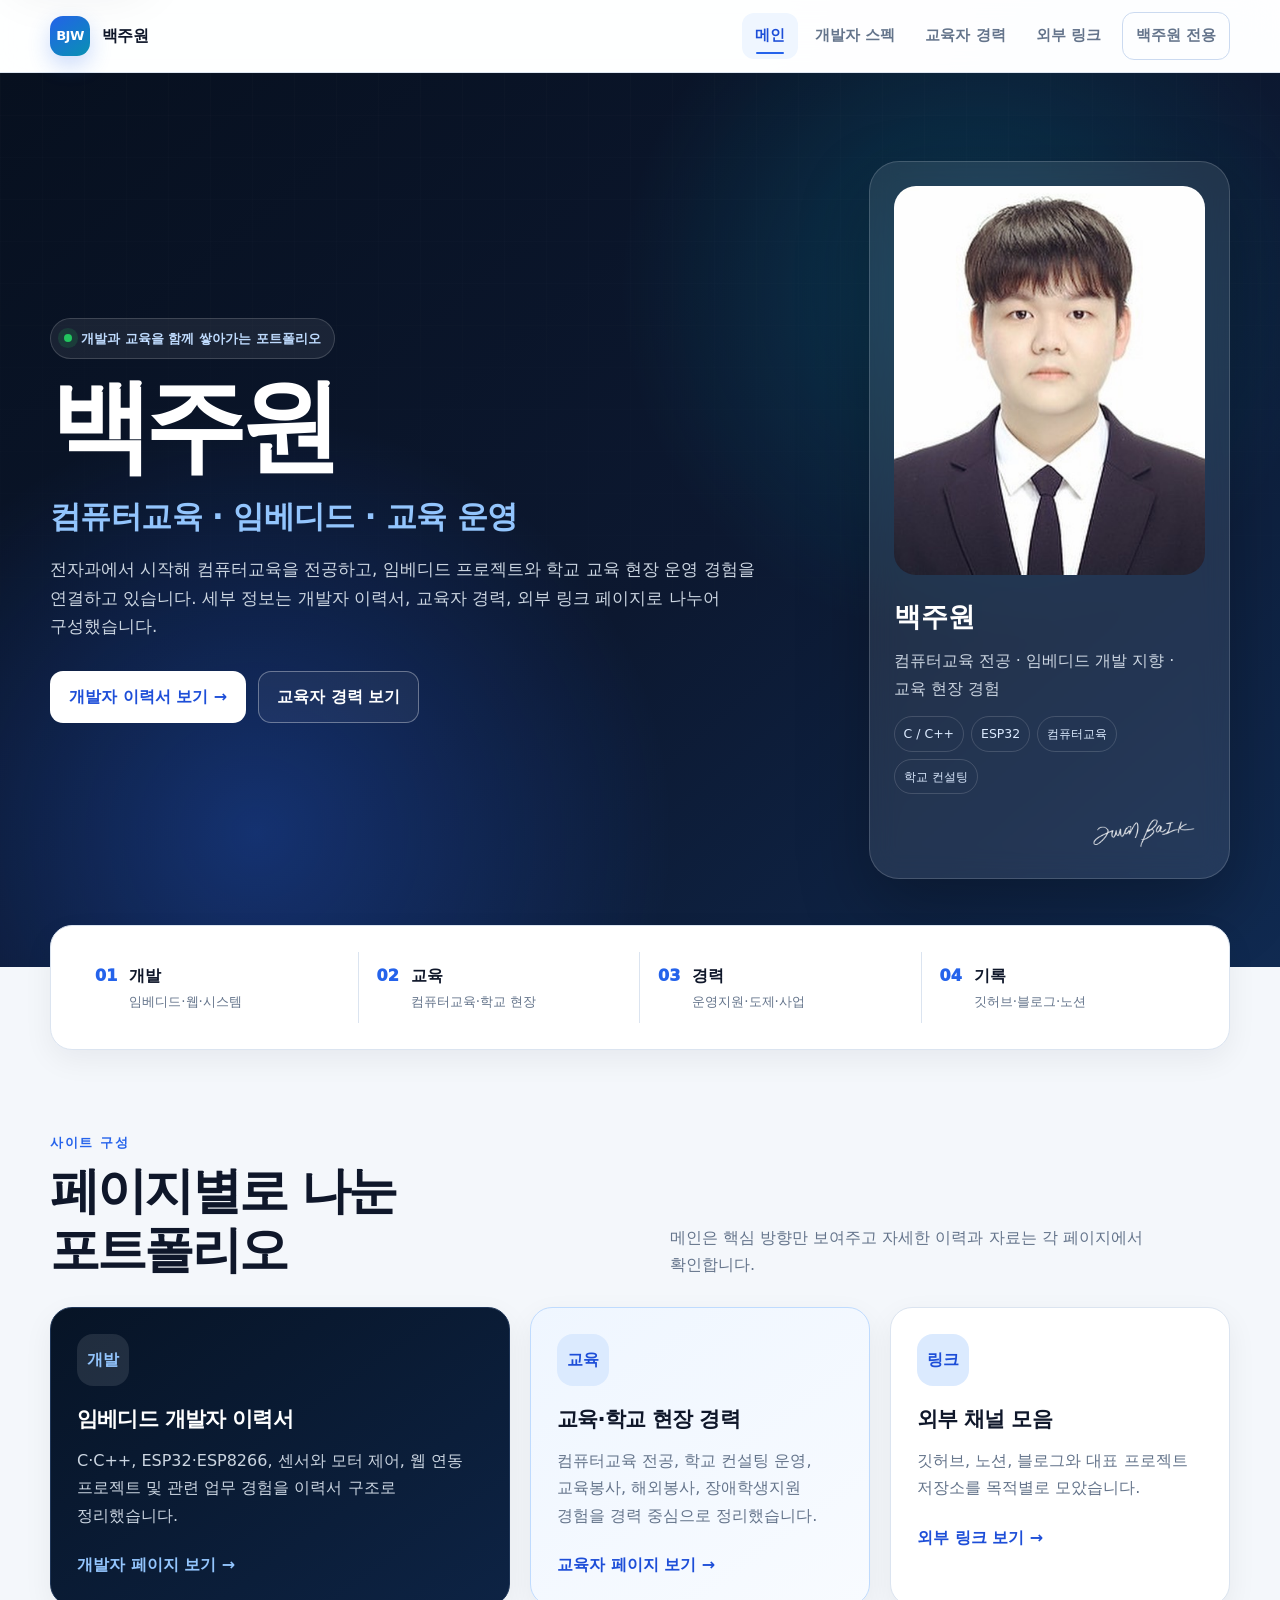
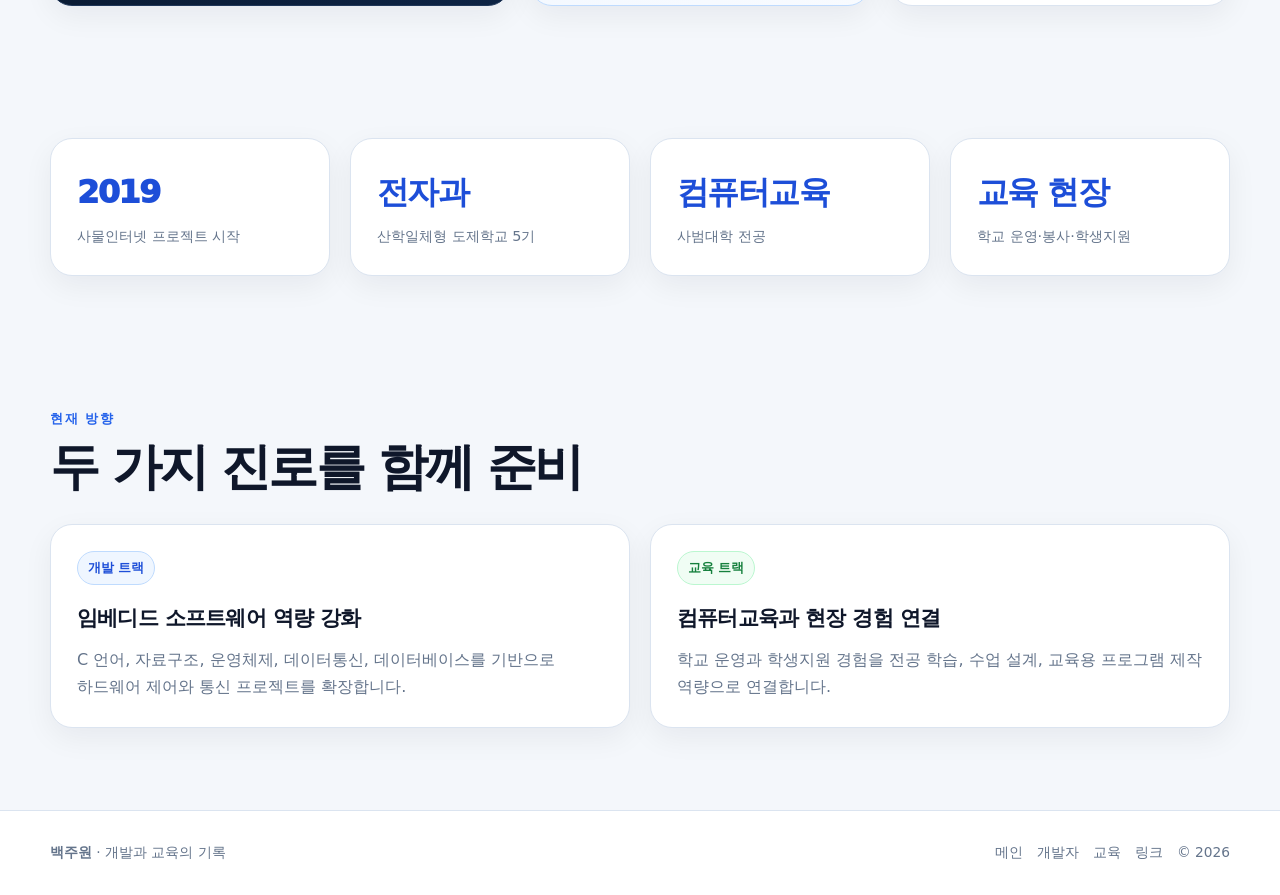
==== index.html @ cc7209dc "Add files via upload" ====
<!doctype html>
<html lang="ko">
<head>
  <meta charset="utf-8">
  <meta name="viewport" content="width=device-width, initial-scale=1">
  <meta name="description" content="백주원의 임베디드 개발, 컴퓨터교육, 교육 운영 경험을 페이지별로 소개하는 GitHub Pages 포트폴리오입니다.">
  <meta name="theme-color" content="#071426">
  <title>백주원 | 포트폴리오</title>
  <link rel="icon" href="assets/img/favicon.svg" type="image/svg+xml">
  <link rel="stylesheet" href="assets/css/style.css">
  <script defer src="assets/js/main.js"></script>
</head>
<body><a class="skip-link" href="#main">본문으로 이동</a>
<nav class="site-nav" aria-label="주요 메뉴">
  <div class="nav-inner">
    <a class="brand" href="index.html"><span class="brand-mark">BJW</span><span>백주원</span></a>
    <button class="nav-toggle" type="button" aria-label="메뉴 열기" aria-expanded="false"><span></span></button>
    <div class="nav-links"><a class="is-active " href="index.html">메인</a><a class="" href="developer.html">개발자 스펙</a><a class="" href="educator.html">교육자 경력</a><a class="" href="links.html">외부 링크</a><a class="private-link" href="private.html">백주원 전용</a></div>
  </div>
</nav>
<main id="main">
  <header class="hero">
    <div class="shell hero-inner">
      <div class="hero-copy">
        <div class="kicker"><span class="live-dot"></span> 개발과 교육을 함께 쌓아가는 포트폴리오</div>
        <h1>백주원<span>컴퓨터교육 · 임베디드 · 교육 운영</span></h1>
        <p class="hero-desc">전자과에서 시작해 컴퓨터교육을 전공하고, 임베디드 프로젝트와 학교 교육 현장 운영 경험을 연결하고 있습니다. 세부 정보는 개발자 이력서, 교육자 경력, 외부 링크 페이지로 나누어 구성했습니다.</p>
        <div class="hero-actions"><a class="btn btn-primary" href="developer.html">개발자 이력서 보기 →</a><a class="btn btn-outline" href="educator.html">교육자 경력 보기</a></div>
      </div>
      <aside class="profile-panel" aria-label="백주원 프로필">
        <div class="profile-frame"><img src="assets/img/profile.png" alt="백주원 프로필 사진"></div>
        <div class="profile-meta"><h2>백주원</h2><p>컴퓨터교육 전공 · 임베디드 개발 지향 · 교육 현장 경험</p><div class="profile-tags"><span>C / C++</span><span>ESP32</span><span>컴퓨터교육</span><span>학교 컨설팅</span></div></div>
        <img class="signature" src="assets/img/sign.png" alt="">
      </aside>
    </div>
  </header>

  <div class="shell quick-strip reveal"><div class="card"><div class="quick-list">
    <div class="quick-item"><span class="quick-number">01</span><div><strong>개발</strong><span>임베디드·웹·시스템</span></div></div>
    <div class="quick-item"><span class="quick-number">02</span><div><strong>교육</strong><span>컴퓨터교육·학교 현장</span></div></div>
    <div class="quick-item"><span class="quick-number">03</span><div><strong>경력</strong><span>운영지원·도제·사업</span></div></div>
    <div class="quick-item"><span class="quick-number">04</span><div><strong>기록</strong><span>깃허브·블로그·노션</span></div></div>
  </div></div></div>

  <section class="section"><div class="shell">
    <div class="section-heading reveal"><div><p class="eyebrow">사이트 구성</p><h2>페이지별로 나눈 포트폴리오</h2></div><p>메인은 핵심 방향만 보여주고 자세한 이력과 자료는 각 페이지에서 확인합니다.</p></div>
    <div class="grid bento">
      <article class="card dark reveal"><div class="icon-box">개발</div><h3>임베디드 개발자 이력서</h3><p>C·C++, ESP32·ESP8266, 센서와 모터 제어, 웹 연동 프로젝트 및 관련 업무 경험을 이력서 구조로 정리했습니다.</p><a class="card-link" href="developer.html">개발자 페이지 보기 →</a></article>
      <article class="card accent reveal"><div class="icon-box">교육</div><h3>교육·학교 현장 경력</h3><p>컴퓨터교육 전공, 학교 컨설팅 운영, 교육봉사, 해외봉사, 장애학생지원 경험을 경력 중심으로 정리했습니다.</p><a class="card-link" href="educator.html">교육자 페이지 보기 →</a></article>
      <article class="card reveal"><div class="icon-box">링크</div><h3>외부 채널 모음</h3><p>깃허브, 노션, 블로그와 대표 프로젝트 저장소를 목적별로 모았습니다.</p><a class="card-link" href="links.html">외부 링크 보기 →</a></article>
    </div>
  </div></section>

  <section class="section compact"><div class="shell"><div class="grid grid-4">
    <article class="card reveal"><div class="metric">2019</div><span class="metric-label">사물인터넷 프로젝트 시작</span></article>
    <article class="card reveal"><div class="metric">전자과</div><span class="metric-label">산학일체형 도제학교 5기</span></article>
    <article class="card reveal"><div class="metric">컴퓨터교육</div><span class="metric-label">사범대학 전공</span></article>
    <article class="card reveal"><div class="metric">교육 현장</div><span class="metric-label">학교 운영·봉사·학생지원</span></article>
  </div></div></section>

  <section class="section"><div class="shell">
    <div class="section-heading reveal"><div><p class="eyebrow">현재 방향</p><h2>두 가지 진로를 함께 준비</h2></div></div>
    <div class="grid grid-2">
      <article class="card reveal"><span class="tag blue">개발 트랙</span><h3>임베디드 소프트웨어 역량 강화</h3><p>C 언어, 자료구조, 운영체제, 데이터통신, 데이터베이스를 기반으로 하드웨어 제어와 통신 프로젝트를 확장합니다.</p></article>
      <article class="card reveal"><span class="tag green">교육 트랙</span><h3>컴퓨터교육과 현장 경험 연결</h3><p>학교 운영과 학생지원 경험을 전공 학습, 수업 설계, 교육용 프로그램 제작 역량으로 연결합니다.</p></article>
    </div>
  </div></section>
</main><footer class="footer"><div class="shell footer-inner"><div><strong>백주원</strong> · 개발과 교육의 기록</div><div class="footer-links"><a href="index.html">메인</a><a href="developer.html">개발자</a><a href="educator.html">교육</a><a href="links.html">링크</a><span>© <span data-year></span></span></div></div></footer>
</body>
</html>
---- assets/css/style.css ----
:root {
  --bg: #f4f7fb;
  --surface: #ffffff;
  --surface-soft: #eef4ff;
  --navy: #071426;
  --navy-2: #0d2344;
  --ink: #0f172a;
  --ink-soft: #334155;
  --muted: #64748b;
  --line: #dbe4f0;
  --blue: #2563eb;
  --blue-strong: #1d4ed8;
  --cyan: #0891b2;
  --green: #15803d;
  --gold: #b7791f;
  --danger: #dc2626;
  --shadow: 0 18px 55px rgba(15, 23, 42, .09);
  --shadow-soft: 0 10px 30px rgba(15, 23, 42, .06);
  --radius-xl: 30px;
  --radius-lg: 22px;
  --radius-md: 15px;
  --shell: 1180px;
}

* { box-sizing: border-box; }
html { scroll-behavior: smooth; }
body {
  margin: 0;
  color: var(--ink);
  background:
    radial-gradient(circle at 88% 7%, rgba(37, 99, 235, .08), transparent 24rem),
    var(--bg);
  font-family: system-ui, -apple-system, BlinkMacSystemFont, "Segoe UI", "Noto Sans KR", sans-serif;
  line-height: 1.72;
  word-break: keep-all;
}
a { color: inherit; text-decoration: none; }
img { display: block; max-width: 100%; }
button { font: inherit; }
::selection { background: #bfdbfe; color: #172554; }

.skip-link {
  position: fixed;
  left: 16px;
  top: -80px;
  z-index: 5000;
  padding: 10px 14px;
  border-radius: 10px;
  background: #fff;
  color: var(--blue);
  box-shadow: var(--shadow);
}
.skip-link:focus { top: 16px; }

.shell { width: min(calc(100% - 40px), var(--shell)); margin: 0 auto; }

.site-nav {
  position: sticky;
  top: 0;
  z-index: 1000;
  border-bottom: 1px solid rgba(219, 228, 240, .9);
  background: rgba(255, 255, 255, .9);
  backdrop-filter: blur(18px);
}
.nav-inner {
  width: min(calc(100% - 40px), var(--shell));
  min-height: 72px;
  margin: 0 auto;
  display: flex;
  align-items: center;
  justify-content: space-between;
  gap: 26px;
}
.brand {
  display: inline-flex;
  align-items: center;
  gap: 12px;
  font-size: 1.02rem;
  font-weight: 900;
  letter-spacing: -.035em;
}
.brand-mark {
  display: grid;
  place-items: center;
  width: 40px;
  height: 40px;
  border-radius: 13px;
  color: #fff;
  background: linear-gradient(145deg, var(--blue), var(--cyan));
  box-shadow: 0 9px 22px rgba(37, 99, 235, .24);
  font-size: .82rem;
}
.nav-links { display: flex; align-items: center; gap: 4px; }
.nav-links a {
  position: relative;
  padding: 10px 13px;
  border-radius: 12px;
  color: var(--muted);
  font-size: .93rem;
  font-weight: 750;
  transition: .18s ease;
}
.nav-links a:hover,
.nav-links a.is-active { color: var(--blue-strong); background: #eff6ff; }
.nav-links a.is-active::after {
  content: "";
  position: absolute;
  left: 14px;
  right: 14px;
  bottom: 5px;
  height: 2px;
  border-radius: 999px;
  background: var(--blue);
}
.nav-links .private-link { margin-left: 4px; border: 1px solid #cbdaf0; }
.nav-toggle {
  display: none;
  width: 44px;
  height: 44px;
  border: 1px solid var(--line);
  border-radius: 13px;
  background: #fff;
  color: var(--ink);
  cursor: pointer;
}
.nav-toggle span,
.nav-toggle::before,
.nav-toggle::after {
  content: "";
  display: block;
  width: 20px;
  height: 2px;
  margin: 4px auto;
  border-radius: 999px;
  background: currentColor;
}

.hero {
  position: relative;
  overflow: hidden;
  color: #fff;
  background:
    radial-gradient(circle at 76% 24%, rgba(8, 145, 178, .28), transparent 22rem),
    radial-gradient(circle at 20% 85%, rgba(37, 99, 235, .35), transparent 26rem),
    linear-gradient(140deg, #07101f 0%, #0c1830 54%, #102a51 100%);
}
.hero::before {
  content: "";
  position: absolute;
  inset: 0;
  opacity: .22;
  background-image:
    linear-gradient(rgba(255,255,255,.06) 1px, transparent 1px),
    linear-gradient(90deg, rgba(255,255,255,.06) 1px, transparent 1px);
  background-size: 42px 42px;
  mask-image: linear-gradient(to bottom, #000, transparent 85%);
}
.hero-inner {
  position: relative;
  z-index: 1;
  min-height: 650px;
  display: grid;
  grid-template-columns: 1.35fr .65fr;
  align-items: center;
  gap: 68px;
  padding: 88px 0;
}
.kicker {
  display: inline-flex;
  align-items: center;
  gap: 9px;
  margin-bottom: 18px;
  padding: 8px 13px;
  border: 1px solid rgba(255,255,255,.16);
  border-radius: 999px;
  background: rgba(255,255,255,.07);
  color: #bfdbfe;
  font-size: .84rem;
  font-weight: 800;
}
.live-dot {
  width: 8px;
  height: 8px;
  border-radius: 50%;
  background: #22c55e;
  box-shadow: 0 0 0 6px rgba(34,197,94,.15);
}
.hero h1 {
  margin: 0;
  max-width: 760px;
  font-size: clamp(3.45rem, 8vw, 7.2rem);
  line-height: .96;
  letter-spacing: -.075em;
}
.hero h1 span {
  display: block;
  margin-top: 20px;
  color: #93c5fd;
  font-size: .30em;
  line-height: 1.4;
  letter-spacing: -.02em;
}
.hero-desc { max-width: 720px; color: #cbd5e1; font-size: 1.05rem; }
.hero-actions { display: flex; flex-wrap: wrap; gap: 12px; margin-top: 30px; }
.profile-panel {
  position: relative;
  padding: 24px;
  border: 1px solid rgba(255,255,255,.16);
  border-radius: 30px;
  background: rgba(255,255,255,.09);
  box-shadow: 0 28px 70px rgba(0,0,0,.28);
  backdrop-filter: blur(14px);
}
.profile-frame {
  overflow: hidden;
  aspect-ratio: 4 / 5;
  border-radius: 22px;
  background: #dbeafe;
}
.profile-frame img { width: 100%; height: 100%; object-fit: cover; }
.profile-meta h2 { margin: 19px 0 6px; font-size: 1.7rem; }
.profile-meta p { margin: 0; color: #cbd5e1; }
.profile-tags { display: flex; flex-wrap: wrap; gap: 7px; margin-top: 14px; }
.profile-tags span {
  padding: 6px 9px;
  border: 1px solid rgba(255,255,255,.15);
  border-radius: 999px;
  color: #dbeafe;
  font-size: .78rem;
}
.signature { width: 120px; margin: 18px 0 0 auto; opacity: .9; filter: brightness(0) invert(1); }

.btn {
  display: inline-flex;
  align-items: center;
  justify-content: center;
  min-height: 45px;
  padding: 11px 18px;
  border: 1px solid transparent;
  border-radius: 13px;
  font-weight: 850;
  transition: transform .18s ease, background .18s ease, border-color .18s ease;
}
.btn:hover { transform: translateY(-2px); }
.btn-primary { background: #fff; color: var(--blue-strong); }
.btn-blue { background: var(--blue); color: #fff; }
.btn-outline { border-color: rgba(255,255,255,.34); color: #fff; background: rgba(255,255,255,.05); }
.btn-light { border-color: var(--line); background: #fff; color: var(--blue-strong); }
.btn-sm { min-height: 38px; padding: 8px 13px; border-radius: 11px; font-size: .86rem; }

.section { padding: 82px 0; }
.section.compact { padding: 50px 0; }
.section-heading {
  display: flex;
  align-items: end;
  justify-content: space-between;
  gap: 24px;
  margin-bottom: 28px;
}
.eyebrow {
  margin: 0 0 8px;
  color: var(--blue);
  font-size: .8rem;
  font-weight: 900;
  letter-spacing: .13em;
}
.section-heading h2,
.page-hero h1,
.resume-section-title h2 { margin: 0; line-height: 1.16; letter-spacing: -.055em; }
.section-heading h2 { font-size: clamp(2rem, 4vw, 3.15rem); }
.section-heading > p { max-width: 560px; margin: 0; color: var(--muted); }

.grid { display: grid; gap: 20px; }
.grid-2 { grid-template-columns: repeat(2, minmax(0, 1fr)); }
.grid-3 { grid-template-columns: repeat(3, minmax(0, 1fr)); }
.grid-4 { grid-template-columns: repeat(4, minmax(0, 1fr)); }
.bento { grid-template-columns: 1.15fr .85fr .85fr; }
.card {
  padding: 26px;
  border: 1px solid var(--line);
  border-radius: var(--radius-lg);
  background: var(--surface);
  box-shadow: var(--shadow-soft);
}
.card.dark { color: #fff; border-color: #1f3658; background: linear-gradient(145deg, var(--navy), var(--navy-2)); }
.card.accent { border-color: #bfdbfe; background: linear-gradient(145deg, #eff6ff, #f8fbff); }
.card h3 { margin: 15px 0 9px; font-size: 1.34rem; letter-spacing: -.035em; }
.card p { margin: 0; color: var(--muted); }
.card.dark p { color: #cbd5e1; }
.icon-box {
  display: grid;
  place-items: center;
  width: 52px;
  height: 52px;
  border-radius: 16px;
  background: #dbeafe;
  color: var(--blue-strong);
  font-weight: 900;
}
.card.dark .icon-box { background: rgba(255,255,255,.1); color: #93c5fd; }
.card-link { display: inline-flex; margin-top: 22px; color: var(--blue-strong); font-weight: 850; }
.card.dark .card-link { color: #93c5fd; }
.metric { color: var(--blue-strong); font-size: 2rem; font-weight: 950; letter-spacing: -.05em; }
.metric-label { display: block; margin-top: 4px; color: var(--muted); font-size: .9rem; }
.quick-strip { margin-top: -42px; position: relative; z-index: 5; }
.quick-list { display: grid; grid-template-columns: repeat(4, minmax(0, 1fr)); }
.quick-item { display: flex; gap: 12px; padding: 10px 18px; border-right: 1px solid var(--line); }
.quick-item:last-child { border-right: 0; }
.quick-number { color: var(--blue); font-weight: 950; }
.quick-item strong, .quick-item span { display: block; }
.quick-item div span { color: var(--muted); font-size: .84rem; }

.page-hero {
  padding: 78px 0;
  color: #fff;
  background:
    radial-gradient(circle at 85% 20%, rgba(8, 145, 178, .25), transparent 22rem),
    linear-gradient(135deg, #071426, #102d59);
}
.page-hero h1 { font-size: clamp(2.8rem, 7vw, 5.6rem); }
.page-hero .lead { max-width: 790px; margin: 18px 0 0; color: #cbd5e1; font-size: 1.04rem; }
.breadcrumb { display: flex; gap: 8px; margin-bottom: 18px; color: #93c5fd; font-size: .86rem; }

.tag-list { display: flex; flex-wrap: wrap; gap: 8px; }
.tag {
  display: inline-flex;
  align-items: center;
  min-height: 31px;
  padding: 5px 10px;
  border: 1px solid var(--line);
  border-radius: 999px;
  background: #f8fafc;
  color: var(--ink-soft);
  font-size: .79rem;
  font-weight: 800;
}
.tag.blue { border-color: #bfdbfe; background: #eff6ff; color: var(--blue-strong); }
.tag.green { border-color: #bbf7d0; background: #f0fdf4; color: var(--green); }
.tag.gold { border-color: #fde68a; background: #fffbeb; color: var(--gold); }

/* 이력서 공통 */
.resume-hero {
  color: #fff;
  background:
    radial-gradient(circle at 82% 18%, rgba(8,145,178,.24), transparent 22rem),
    linear-gradient(140deg, #071426, #102d59);
}
.resume-hero-inner {
  min-height: 390px;
  display: grid;
  grid-template-columns: 180px 1fr 230px;
  align-items: center;
  gap: 34px;
  padding: 62px 0;
}
.resume-profile-photo {
  overflow: hidden;
  width: 180px;
  height: 220px;
  border: 4px solid rgba(255,255,255,.84);
  border-radius: 22px;
  box-shadow: 0 18px 45px rgba(0,0,0,.28);
  background: #dbeafe;
}
.resume-profile-photo img { width: 100%; height: 100%; object-fit: cover; }
.resume-kicker { margin: 0 0 8px; color: #93c5fd; font-weight: 900; }
.resume-intro h1 { margin: 0; font-size: clamp(3rem, 7vw, 5.8rem); line-height: 1; letter-spacing: -.07em; }
.resume-role { margin: 12px 0; color: #dbeafe; font-size: 1.05rem; font-weight: 800; }
.resume-summary { max-width: 720px; margin: 0; color: #cbd5e1; }
.resume-contact { display: flex; flex-wrap: wrap; gap: 9px; margin-top: 22px; }
.resume-contact a {
  padding: 8px 12px;
  border: 1px solid rgba(255,255,255,.22);
  border-radius: 10px;
  color: #e2e8f0;
  font-size: .84rem;
  font-weight: 800;
}
.resume-target {
  padding: 22px;
  border: 1px solid rgba(255,255,255,.16);
  border-radius: 20px;
  background: rgba(255,255,255,.08);
}
.resume-target span { display: block; color: #93c5fd; font-size: .78rem; font-weight: 900; }
.resume-target strong { display: block; margin: 5px 0; font-size: 1.25rem; }
.resume-target p { margin: 0; color: #cbd5e1; font-size: .86rem; }
.resume-layout {
  display: grid;
  grid-template-columns: 300px minmax(0, 1fr);
  gap: 34px;
  padding-top: 52px;
  padding-bottom: 82px;
}
.resume-sidebar { align-self: start; }
.resume-side-section,
.resume-section {
  padding: 25px;
  border: 1px solid var(--line);
  border-radius: 22px;
  background: #fff;
  box-shadow: var(--shadow-soft);
}
.resume-side-section + .resume-side-section,
.resume-section + .resume-section { margin-top: 20px; }
.resume-side-section h2 { margin: 0 0 18px; font-size: 1.05rem; letter-spacing: -.02em; }
.resume-skill-group + .resume-skill-group { margin-top: 20px; }
.resume-skill-group h3 { margin: 0 0 9px; color: var(--blue-strong); font-size: .82rem; }
.resume-plain-list { margin: 0; padding-left: 18px; color: var(--ink-soft); font-size: .88rem; }
.resume-plain-list li + li { margin-top: 5px; }
.resume-small { margin: 0; color: var(--muted); font-size: .88rem; }
.resume-side-item + .resume-side-item { margin-top: 20px; padding-top: 20px; border-top: 1px dashed var(--line); }
.resume-side-item strong, .resume-side-item p, .resume-side-item small { display: block; }
.resume-side-item p { margin: 4px 0; color: var(--ink-soft); }
.resume-side-item small { color: var(--muted); }
.resume-side-date { display: block; margin-bottom: 5px; color: var(--blue); font-size: .78rem; font-weight: 900; }
.resume-certificate-list { display: grid; gap: 8px; }
.resume-certificate-list a {
  display: flex;
  justify-content: space-between;
  gap: 10px;
  padding: 10px 12px;
  border: 1px solid var(--line);
  border-radius: 12px;
  background: #f8fafc;
  font-size: .82rem;
}
.resume-certificate-list a span { color: var(--muted); }
.resume-section-title { display: flex; align-items: center; gap: 14px; margin-bottom: 22px; }
.resume-section-title > span {
  display: grid;
  place-items: center;
  width: 42px;
  height: 42px;
  flex: 0 0 auto;
  border-radius: 13px;
  background: #eff6ff;
  color: var(--blue-strong);
  font-weight: 950;
}
.resume-section-title p { margin: 0; color: var(--blue); font-size: .75rem; font-weight: 900; }
.resume-section-title h2 { font-size: 1.6rem; }
.resume-strength-grid { display: grid; grid-template-columns: repeat(3, minmax(0, 1fr)); gap: 13px; }
.resume-strength-grid article { padding: 17px; border-radius: 16px; background: #f8fafc; }
.resume-strength-grid strong { display: block; margin-bottom: 7px; }
.resume-strength-grid p { margin: 0; color: var(--muted); font-size: .88rem; }
.resume-project-entry,
.resume-career-table article,
.resume-entry {
  display: grid;
  grid-template-columns: 120px minmax(0, 1fr);
  gap: 22px;
  padding: 22px 0;
  border-top: 1px solid var(--line);
}
.resume-project-entry:first-child,
.resume-career-table article:first-child,
.resume-entry:first-of-type { border-top: 0; padding-top: 0; }
.resume-entry-date,
.resume-career-date,
.resume-date { color: var(--blue-strong); font-weight: 900; font-size: .88rem; }
.resume-entry-head { display: flex; justify-content: space-between; gap: 16px; }
.resume-entry-head h3,
.resume-career-table h3,
.resume-entry-body h3 { margin: 0; font-size: 1.18rem; letter-spacing: -.025em; }
.resume-entry-sub,
.resume-role { margin: 4px 0 0; color: var(--muted); font-size: .88rem; }
.resume-project-entry ul,
.resume-career-table ul,
.resume-entry-body ul { margin: 12px 0 0; padding-left: 18px; color: var(--ink-soft); }
.resume-project-entry li + li,
.resume-career-table li + li,
.resume-entry-body li + li { margin-top: 5px; }
.resume-status,
.resume-highlight,
.resume-award {
  display: inline-flex;
  align-items: center;
  width: fit-content;
  height: 28px;
  padding: 4px 9px;
  border-radius: 999px;
  background: #eff6ff;
  color: var(--blue-strong);
  font-size: .72rem;
  font-weight: 900;
}
.resume-status.award,
.resume-award { background: #fffbeb; color: var(--gold); }
.resume-tech { margin-top: 13px; color: var(--blue-strong); font-size: .8rem; font-weight: 850; }
.resume-entry-actions { display: flex; flex-wrap: wrap; gap: 8px; margin-top: 14px; }
.resume-entry-actions a,
.resume-inline-link {
  display: inline-flex;
  padding: 7px 10px;
  border-radius: 9px;
  background: #eff6ff;
  color: var(--blue-strong);
  font-size: .8rem;
  font-weight: 850;
}
.resume-key-point { margin-top: 14px; padding: 15px; border-radius: 14px; background: #eff6ff; }
.resume-key-point strong, .resume-key-point span { display: block; }
.resume-key-point span { margin-top: 3px; color: var(--muted); font-size: .82rem; }
.resume-goal-section p { color: var(--muted); }
.resume-profile { display: flex; align-items: center; gap: 14px; }
.resume-profile img { width: 70px; height: 86px; object-fit: cover; border-radius: 14px; }
.resume-name { margin: 0; font-size: 1.2rem; font-weight: 950; }
.resume-title { margin: 3px 0 0; color: var(--muted); font-size: .84rem; }
.resume-summary-block { margin-top: 22px; }
.resume-side-block { margin-top: 24px; padding-top: 24px; border-top: 1px solid var(--line); }
.resume-side-block h2 { margin: 0 0 12px; font-size: 1rem; }
.privacy-note {
  padding: 14px;
  border-radius: 13px;
  background: #fff7ed;
  color: #9a3412;
  font-size: .82rem;
}

/* 프로젝트 상세 */
.project-hero { padding: 72px 0; color: #fff; background: linear-gradient(140deg, #071426, #123563); }
.project-hero h1 { margin: 0; font-size: clamp(2.6rem, 7vw, 5.1rem); letter-spacing: -.06em; }
.project-hero p { max-width: 760px; color: #cbd5e1; }
.project-meta { display: flex; flex-wrap: wrap; gap: 8px; margin-top: 18px; }
.project-meta span { padding: 7px 10px; border: 1px solid rgba(255,255,255,.18); border-radius: 999px; color: #dbeafe; font-size: .8rem; }
.project-layout { display: grid; grid-template-columns: minmax(0, 1fr) 280px; gap: 28px; padding: 58px 0 82px; }
.project-section { padding: 26px; border: 1px solid var(--line); border-radius: 22px; background: #fff; box-shadow: var(--shadow-soft); }
.project-section + .project-section { margin-top: 18px; }
.project-section h2 { margin: 0 0 16px; font-size: 1.45rem; }
.project-section p { color: var(--ink-soft); }
.feature-list { display: grid; grid-template-columns: repeat(2, minmax(0, 1fr)); gap: 12px; }
.feature-box { padding: 17px; border-radius: 15px; background: #f8fafc; }
.feature-box h3 { margin: 0 0 8px; font-size: 1rem; }
.feature-box p { margin: 0; color: var(--muted); font-size: .88rem; }
.project-aside { align-self: start; position: sticky; top: 96px; }
.project-aside .card + .card { margin-top: 16px; }
.project-aside h3 { margin-top: 0; }
.award-image { overflow: hidden; border-radius: 16px; border: 1px solid var(--line); background: #f8fafc; }
.award-image img { width: 100%; }
.code-panel { overflow-x: auto; padding: 18px; border-radius: 15px; background: #071426; color: #dbeafe; }
.code-panel pre { margin: 0; font: 13px/1.65 ui-monospace, SFMono-Regular, Menlo, Consolas, monospace; white-space: pre; }

/* 링크 */
.notice { display: flex; gap: 14px; padding: 20px; border: 1px solid #bfdbfe; border-radius: 17px; background: #eff6ff; }
.notice strong { display: block; }
.notice p { margin: 3px 0 0; color: var(--muted); }
.link-group + .link-group { margin-top: 56px; }
.link-grid { display: grid; grid-template-columns: repeat(2, minmax(0, 1fr)); gap: 14px; }
.link-card {
  display: grid;
  grid-template-columns: 54px 1fr auto;
  align-items: center;
  gap: 15px;
  padding: 18px;
  border: 1px solid var(--line);
  border-radius: 18px;
  background: #fff;
  box-shadow: var(--shadow-soft);
  transition: transform .18s ease, border-color .18s ease;
}
.link-card:hover { transform: translateY(-2px); border-color: #93c5fd; }
.link-card.disabled { opacity: .68; }
.link-symbol {
  display: grid;
  place-items: center;
  width: 54px;
  height: 54px;
  border-radius: 16px;
  background: #eff6ff;
  color: var(--blue-strong);
  font-size: .82rem;
  font-weight: 950;
}
.link-card strong { display: block; }
.link-card p { margin: 2px 0 0; color: var(--muted); font-size: .86rem; }
.link-arrow { color: var(--blue); font-size: 1.3rem; }
.status-chip { padding: 5px 8px; border-radius: 999px; background: #f1f5f9; color: var(--muted); font-size: .73rem; font-weight: 800; }

/* 비공개 자리 */
.private-hero { min-height: calc(100vh - 72px); display: grid; place-items: center; padding: 60px 0; }
.private-card { max-width: 760px; padding: 42px; text-align: center; }
.private-lock {
  display: grid;
  place-items: center;
  width: 74px;
  height: 74px;
  margin: 0 auto 18px;
  border-radius: 22px;
  background: #eff6ff;
  color: var(--blue-strong);
  font-weight: 950;
}
.private-card h1 { margin: 0; font-size: clamp(2.2rem, 6vw, 4.5rem); letter-spacing: -.06em; }
.private-card p { color: var(--muted); }

.footer { border-top: 1px solid var(--line); background: #fff; }
.footer-inner { min-height: 84px; display: flex; align-items: center; justify-content: space-between; gap: 20px; color: var(--muted); font-size: .86rem; }
.footer-links { display: flex; flex-wrap: wrap; gap: 14px; }

.reveal { opacity: 0; transform: translateY(12px); transition: opacity .45s ease, transform .45s ease; }
.reveal.is-visible { opacity: 1; transform: none; }

@media (max-width: 980px) {
  .hero-inner { grid-template-columns: 1fr; min-height: auto; }
  .profile-panel { max-width: 430px; }
  .bento, .grid-4, .quick-list { grid-template-columns: repeat(2, minmax(0, 1fr)); }
  .quick-item:nth-child(2) { border-right: 0; }
  .quick-item:nth-child(-n+2) { border-bottom: 1px solid var(--line); }
  .resume-hero-inner { grid-template-columns: 150px 1fr; }
  .resume-target { grid-column: 1 / -1; }
  .resume-layout { grid-template-columns: 1fr; }
  .resume-sidebar { display: grid; grid-template-columns: repeat(2, minmax(0, 1fr)); gap: 20px; }
  .resume-side-section + .resume-side-section { margin-top: 0; }
  .project-layout { grid-template-columns: 1fr; }
  .project-aside { position: static; display: grid; grid-template-columns: repeat(2, minmax(0, 1fr)); gap: 16px; }
  .project-aside .card + .card { margin-top: 0; }
}

@media (max-width: 760px) {
  .nav-toggle { display: block; }
  .nav-links {
    position: absolute;
    left: 20px;
    right: 20px;
    top: 64px;
    display: none;
    padding: 12px;
    border: 1px solid var(--line);
    border-radius: 17px;
    background: #fff;
    box-shadow: var(--shadow);
  }
  .nav-links.is-open { display: grid; }
  .nav-links .private-link { margin-left: 0; }
  .section { padding: 62px 0; }
  .section-heading { display: block; }
  .section-heading > p { margin-top: 12px; }
  .grid-2, .grid-3, .bento, .grid-4, .link-grid { grid-template-columns: 1fr; }
  .quick-list { grid-template-columns: 1fr; }
  .quick-item { border-right: 0; border-bottom: 1px solid var(--line); }
  .quick-item:last-child { border-bottom: 0; }
  .resume-hero-inner { grid-template-columns: 1fr; }
  .resume-profile-photo { width: 145px; height: 178px; }
  .resume-sidebar { grid-template-columns: 1fr; }
  .resume-strength-grid, .feature-list, .project-aside { grid-template-columns: 1fr; }
  .resume-project-entry, .resume-career-table article, .resume-entry { grid-template-columns: 1fr; gap: 8px; }
  .resume-entry-head { display: block; }
  .resume-status { margin-top: 9px; }
  .footer-inner { padding: 20px 0; align-items: flex-start; flex-direction: column; }
}

@media (max-width: 520px) {
  .shell, .nav-inner { width: min(calc(100% - 28px), var(--shell)); }
  .hero-inner { padding: 68px 0; }
  .hero h1 { font-size: 3.1rem; }
  .profile-panel, .card, .resume-side-section, .resume-section, .project-section { padding: 21px; }
  .page-hero { padding: 58px 0; }
  .private-card { padding: 28px 20px; }
}

@media (prefers-reduced-motion: reduce) {
  *, *::before, *::after { scroll-behavior: auto !important; transition: none !important; animation: none !important; }
  .reveal { opacity: 1; transform: none; }
}
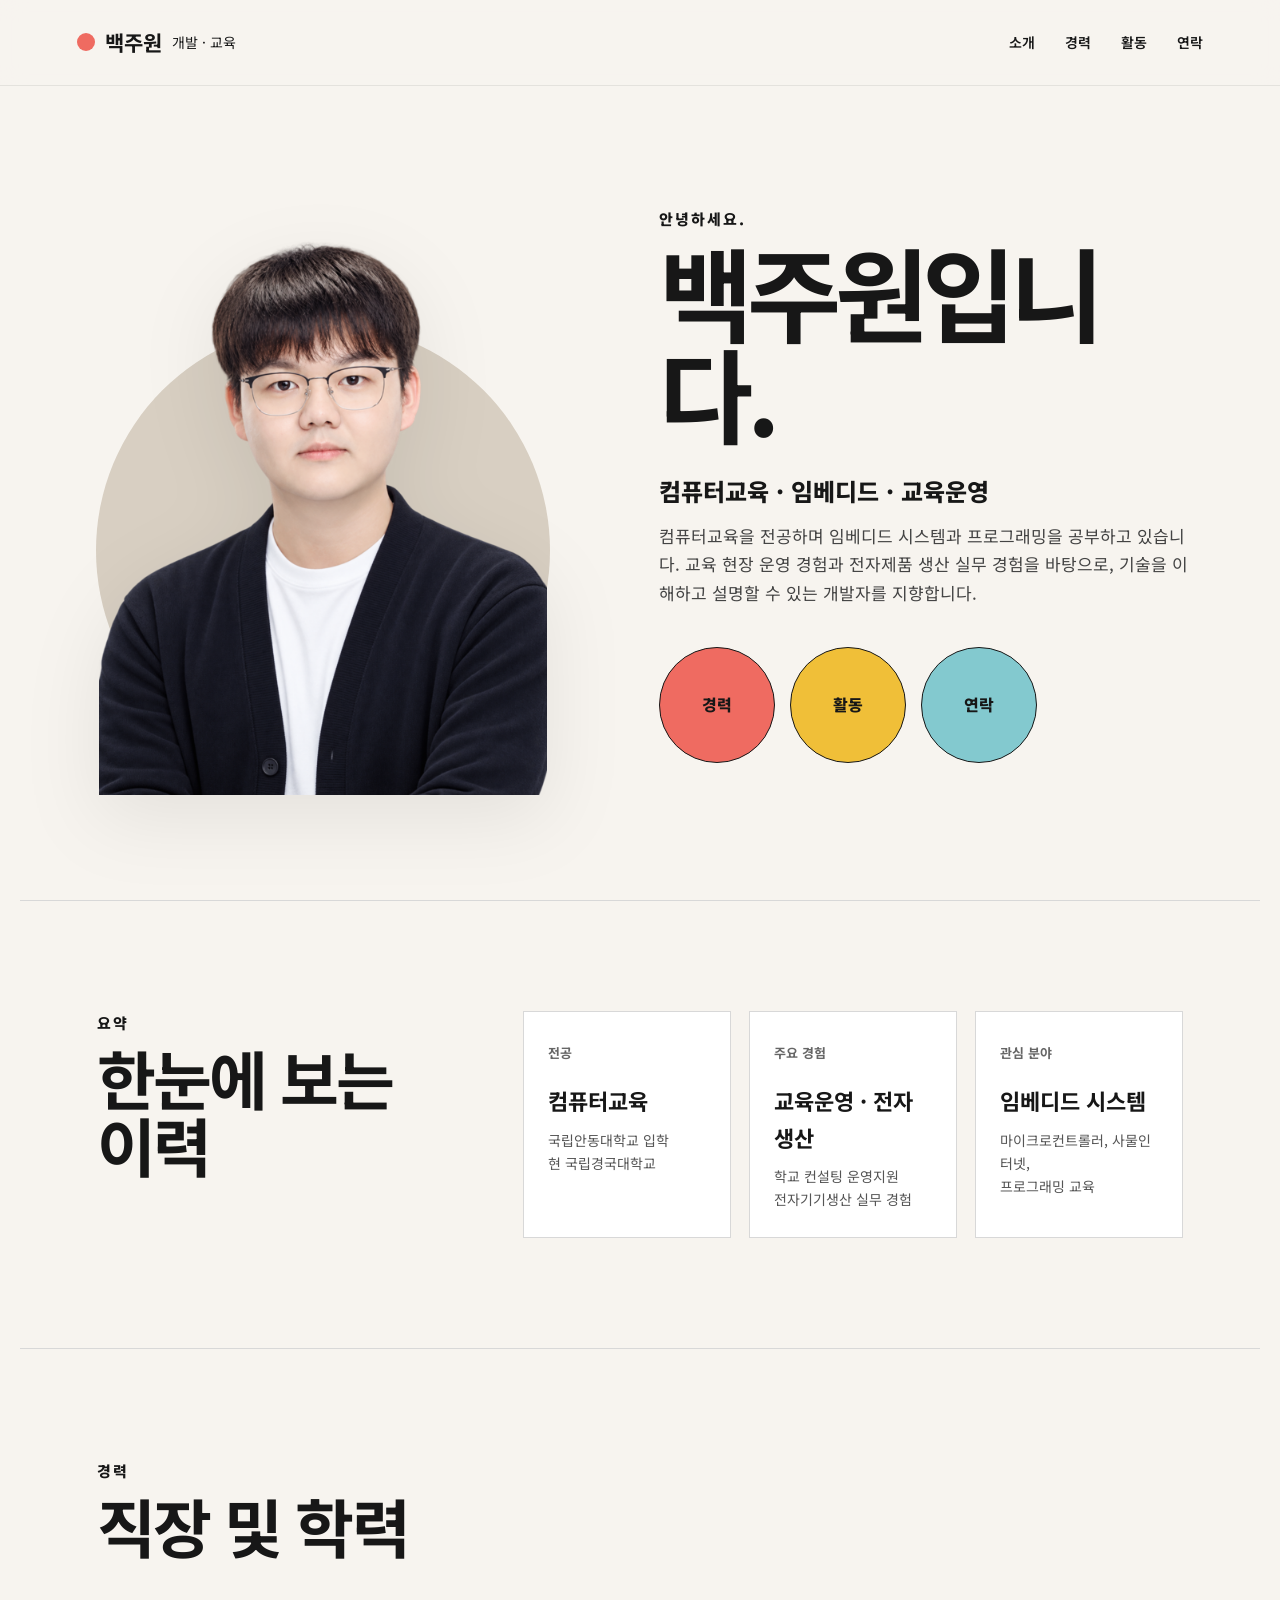
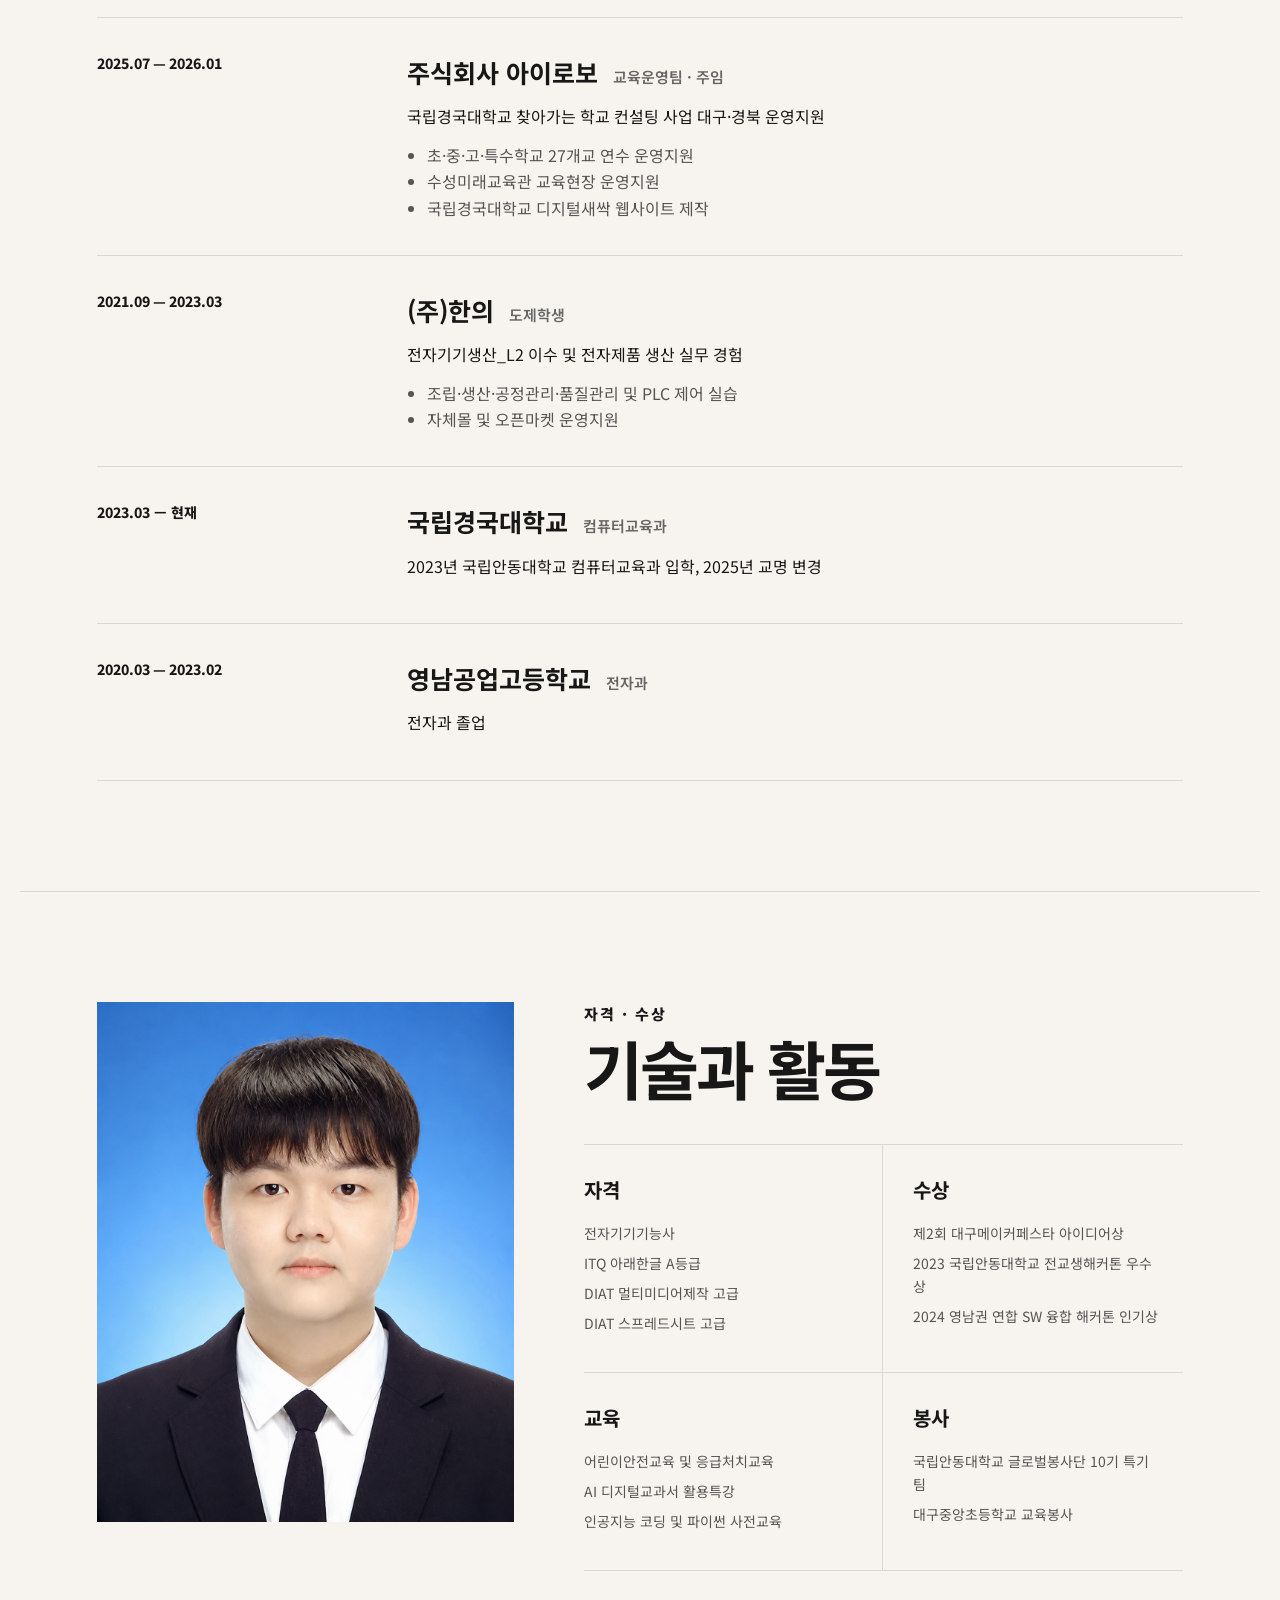
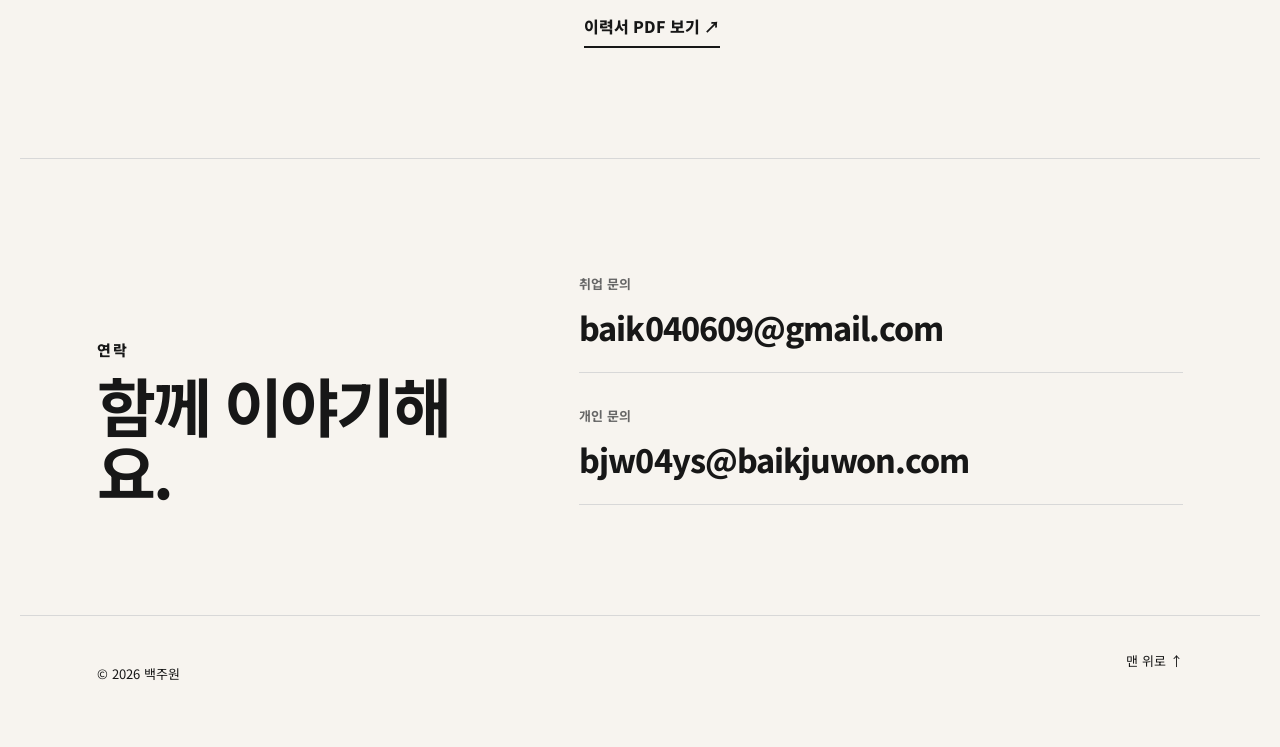
==== commit b83211e2: "Add files via upload" ====
--- a/index.html
+++ b/index.html
@@ -3,68 +3,187 @@
 <head>
   <meta charset="utf-8">
   <meta name="viewport" content="width=device-width, initial-scale=1">
-  <meta name="description" content="백주원의 임베디드 개발, 컴퓨터교육, 교육 운영 경험을 페이지별로 소개하는 GitHub Pages 포트폴리오입니다.">
-  <meta name="theme-color" content="#071426">
-  <title>백주원 | 포트폴리오</title>
-  <link rel="icon" href="assets/img/favicon.svg" type="image/svg+xml">
-  <link rel="stylesheet" href="assets/css/style.css">
-  <script defer src="assets/js/main.js"></script>
+  <meta name="description" content="백주원 이력서 및 개발 포트폴리오">
+  <title>백주원 | 이력서</title>
+  <link rel="preconnect" href="https://fonts.googleapis.com">
+  <link rel="preconnect" href="https://fonts.gstatic.com" crossorigin>
+  <link href="https://fonts.googleapis.com/css2?family=Noto+Sans+KR:wght@400;500;600;700;800;900&display=swap" rel="stylesheet">
+  <link rel="stylesheet" href="style.css">
 </head>
-<body><a class="skip-link" href="#main">본문으로 이동</a>
-<nav class="site-nav" aria-label="주요 메뉴">
-  <div class="nav-inner">
-    <a class="brand" href="index.html"><span class="brand-mark">BJW</span><span>백주원</span></a>
-    <button class="nav-toggle" type="button" aria-label="메뉴 열기" aria-expanded="false"><span></span></button>
-    <div class="nav-links"><a class="is-active " href="index.html">메인</a><a class="" href="developer.html">개발자 스펙</a><a class="" href="educator.html">교육자 경력</a><a class="" href="links.html">외부 링크</a><a class="private-link" href="private.html">백주원 전용</a></div>
-  </div>
-</nav>
-<main id="main">
-  <header class="hero">
-    <div class="shell hero-inner">
-      <div class="hero-copy">
-        <div class="kicker"><span class="live-dot"></span> 개발과 교육을 함께 쌓아가는 포트폴리오</div>
-        <h1>백주원<span>컴퓨터교육 · 임베디드 · 교육 운영</span></h1>
-        <p class="hero-desc">전자과에서 시작해 컴퓨터교육을 전공하고, 임베디드 프로젝트와 학교 교육 현장 운영 경험을 연결하고 있습니다. 세부 정보는 개발자 이력서, 교육자 경력, 외부 링크 페이지로 나누어 구성했습니다.</p>
-        <div class="hero-actions"><a class="btn btn-primary" href="developer.html">개발자 이력서 보기 →</a><a class="btn btn-outline" href="educator.html">교육자 경력 보기</a></div>
-      </div>
-      <aside class="profile-panel" aria-label="백주원 프로필">
-        <div class="profile-frame"><img src="assets/img/profile.png" alt="백주원 프로필 사진"></div>
-        <div class="profile-meta"><h2>백주원</h2><p>컴퓨터교육 전공 · 임베디드 개발 지향 · 교육 현장 경험</p><div class="profile-tags"><span>C / C++</span><span>ESP32</span><span>컴퓨터교육</span><span>학교 컨설팅</span></div></div>
-        <img class="signature" src="assets/img/sign.png" alt="">
-      </aside>
-    </div>
+<body>
+  <header class="topbar" id="top">
+    <a class="brand" href="#top" aria-label="맨 위로 이동">
+      <span class="brand-dot"></span>
+      <strong>백주원</strong>
+      <span>개발 · 교육</span>
+    </a>
+    <button class="menu-btn" type="button" aria-label="메뉴 열기" aria-expanded="false">☰</button>
+    <nav class="nav" aria-label="주요 메뉴">
+      <a href="#about">소개</a>
+      <a href="#experience">경력</a>
+      <a href="#projects">활동</a>
+      <a href="#contact">연락</a>
+    </nav>
   </header>
 
-  <div class="shell quick-strip reveal"><div class="card"><div class="quick-list">
-    <div class="quick-item"><span class="quick-number">01</span><div><strong>개발</strong><span>임베디드·웹·시스템</span></div></div>
-    <div class="quick-item"><span class="quick-number">02</span><div><strong>교육</strong><span>컴퓨터교육·학교 현장</span></div></div>
-    <div class="quick-item"><span class="quick-number">03</span><div><strong>경력</strong><span>운영지원·도제·사업</span></div></div>
-    <div class="quick-item"><span class="quick-number">04</span><div><strong>기록</strong><span>깃허브·블로그·노션</span></div></div>
-  </div></div></div>
+  <main>
+    <section class="hero" id="about">
+      <div class="hero-photo">
+        <div class="photo-shape"></div>
+        <img src="assets/profile-casual.png" alt="백주원 프로필 사진">
+      </div>
+      <div class="hero-copy">
+        <p class="eyebrow">안녕하세요.</p>
+        <h1>백주원입니다.</h1>
+        <p class="role">컴퓨터교육 · 임베디드 · 교육운영</p>
+        <p class="intro">
+          컴퓨터교육을 전공하며 임베디드 시스템과 프로그래밍을 공부하고 있습니다.
+          교육 현장 운영 경험과 전자제품 생산 실무 경험을 바탕으로, 기술을 이해하고 설명할 수 있는 개발자를 지향합니다.
+        </p>
+        <div class="hero-actions">
+          <a class="circle-btn primary" href="#experience">경력</a>
+          <a class="circle-btn yellow" href="#projects">활동</a>
+          <a class="circle-btn cyan" href="#contact">연락</a>
+        </div>
+      </div>
+    </section>
 
-  <section class="section"><div class="shell">
-    <div class="section-heading reveal"><div><p class="eyebrow">사이트 구성</p><h2>페이지별로 나눈 포트폴리오</h2></div><p>메인은 핵심 방향만 보여주고 자세한 이력과 자료는 각 페이지에서 확인합니다.</p></div>
-    <div class="grid bento">
-      <article class="card dark reveal"><div class="icon-box">개발</div><h3>임베디드 개발자 이력서</h3><p>C·C++, ESP32·ESP8266, 센서와 모터 제어, 웹 연동 프로젝트 및 관련 업무 경험을 이력서 구조로 정리했습니다.</p><a class="card-link" href="developer.html">개발자 페이지 보기 →</a></article>
-      <article class="card accent reveal"><div class="icon-box">교육</div><h3>교육·학교 현장 경력</h3><p>컴퓨터교육 전공, 학교 컨설팅 운영, 교육봉사, 해외봉사, 장애학생지원 경험을 경력 중심으로 정리했습니다.</p><a class="card-link" href="educator.html">교육자 페이지 보기 →</a></article>
-      <article class="card reveal"><div class="icon-box">링크</div><h3>외부 채널 모음</h3><p>깃허브, 노션, 블로그와 대표 프로젝트 저장소를 목적별로 모았습니다.</p><a class="card-link" href="links.html">외부 링크 보기 →</a></article>
-    </div>
-  </div></section>
+    <section class="section resume-summary">
+      <div>
+        <p class="section-kicker">요약</p>
+        <h2>한눈에 보는 이력</h2>
+      </div>
+      <div class="summary-grid">
+        <article>
+          <span>전공</span>
+          <strong>컴퓨터교육</strong>
+          <p>국립안동대학교 입학<br>현 국립경국대학교</p>
+        </article>
+        <article>
+          <span>주요 경험</span>
+          <strong>교육운영 · 전자생산</strong>
+          <p>학교 컨설팅 운영지원<br>전자기기생산 실무 경험</p>
+        </article>
+        <article>
+          <span>관심 분야</span>
+          <strong>임베디드 시스템</strong>
+          <p>마이크로컨트롤러, 사물인터넷,<br>프로그래밍 교육</p>
+        </article>
+      </div>
+    </section>
 
-  <section class="section compact"><div class="shell"><div class="grid grid-4">
-    <article class="card reveal"><div class="metric">2019</div><span class="metric-label">사물인터넷 프로젝트 시작</span></article>
-    <article class="card reveal"><div class="metric">전자과</div><span class="metric-label">산학일체형 도제학교 5기</span></article>
-    <article class="card reveal"><div class="metric">컴퓨터교육</div><span class="metric-label">사범대학 전공</span></article>
-    <article class="card reveal"><div class="metric">교육 현장</div><span class="metric-label">학교 운영·봉사·학생지원</span></article>
-  </div></div></section>
+    <section class="section timeline-section" id="experience">
+      <div class="section-heading">
+        <p class="section-kicker">경력</p>
+        <h2>직장 및 학력</h2>
+      </div>
 
-  <section class="section"><div class="shell">
-    <div class="section-heading reveal"><div><p class="eyebrow">현재 방향</p><h2>두 가지 진로를 함께 준비</h2></div></div>
-    <div class="grid grid-2">
-      <article class="card reveal"><span class="tag blue">개발 트랙</span><h3>임베디드 소프트웨어 역량 강화</h3><p>C 언어, 자료구조, 운영체제, 데이터통신, 데이터베이스를 기반으로 하드웨어 제어와 통신 프로젝트를 확장합니다.</p></article>
-      <article class="card reveal"><span class="tag green">교육 트랙</span><h3>컴퓨터교육과 현장 경험 연결</h3><p>학교 운영과 학생지원 경험을 전공 학습, 수업 설계, 교육용 프로그램 제작 역량으로 연결합니다.</p></article>
-    </div>
-  </div></section>
-</main><footer class="footer"><div class="shell footer-inner"><div><strong>백주원</strong> · 개발과 교육의 기록</div><div class="footer-links"><a href="index.html">메인</a><a href="developer.html">개발자</a><a href="educator.html">교육</a><a href="links.html">링크</a><span>© <span data-year></span></span></div></div></footer>
+      <div class="timeline">
+        <article class="timeline-item">
+          <div class="time">2025.07 — 2026.01</div>
+          <div>
+            <h3>주식회사 아이로보 <span>교육운영팀 · 주임</span></h3>
+            <p>국립경국대학교 찾아가는 학교 컨설팅 사업 대구·경북 운영지원</p>
+            <ul>
+              <li>초·중·고·특수학교 27개교 연수 운영지원</li>
+              <li>수성미래교육관 교육현장 운영지원</li>
+              <li>국립경국대학교 디지털새싹 웹사이트 제작</li>
+            </ul>
+          </div>
+        </article>
+
+        <article class="timeline-item">
+          <div class="time">2021.09 — 2023.03</div>
+          <div>
+            <h3>(주)한의 <span>도제학생</span></h3>
+            <p>전자기기생산_L2 이수 및 전자제품 생산 실무 경험</p>
+            <ul>
+              <li>조립·생산·공정관리·품질관리 및 PLC 제어 실습</li>
+              <li>자체몰 및 오픈마켓 운영지원</li>
+            </ul>
+          </div>
+        </article>
+
+        <article class="timeline-item">
+          <div class="time">2023.03 — 현재</div>
+          <div>
+            <h3>국립경국대학교 <span>컴퓨터교육과</span></h3>
+            <p>2023년 국립안동대학교 컴퓨터교육과 입학, 2025년 교명 변경</p>
+          </div>
+        </article>
+
+        <article class="timeline-item">
+          <div class="time">2020.03 — 2023.02</div>
+          <div>
+            <h3>영남공업고등학교 <span>전자과</span></h3>
+            <p>전자과 졸업</p>
+          </div>
+        </article>
+      </div>
+    </section>
+
+    <section class="section split-section" id="projects">
+      <div class="portrait-card">
+        <img src="assets/profile-formal.png" alt="정장 차림의 백주원 증명사진">
+      </div>
+      <div class="detail-stack">
+        <div>
+          <p class="section-kicker">자격 · 수상</p>
+          <h2>기술과 활동</h2>
+        </div>
+        <div class="mini-grid">
+          <article>
+            <h3>자격</h3>
+            <p>전자기기기능사</p>
+            <p>ITQ 아래한글 A등급</p>
+            <p>DIAT 멀티미디어제작 고급</p>
+            <p>DIAT 스프레드시트 고급</p>
+          </article>
+          <article>
+            <h3>수상</h3>
+            <p>제2회 대구메이커페스타 아이디어상</p>
+            <p>2023 국립안동대학교 전교생해커톤 우수상</p>
+            <p>2024 영남권 연합 SW 융합 해커톤 인기상</p>
+          </article>
+          <article>
+            <h3>교육</h3>
+            <p>어린이안전교육 및 응급처치교육</p>
+            <p>AI 디지털교과서 활용특강</p>
+            <p>인공지능 코딩 및 파이썬 사전교육</p>
+          </article>
+          <article>
+            <h3>봉사</h3>
+            <p>국립안동대학교 글로벌봉사단 10기 특기팀</p>
+            <p>대구중앙초등학교 교육봉사</p>
+          </article>
+        </div>
+        <a class="resume-link" href="assets/baek-juwon-resume.pdf" target="_blank" rel="noopener">이력서 PDF 보기 ↗</a>
+      </div>
+    </section>
+
+    <section class="section contact" id="contact">
+      <div>
+        <p class="section-kicker">연락</p>
+        <h2>함께 이야기해요.</h2>
+      </div>
+      <div class="contact-list">
+        <div>
+          <span>취업 문의</span>
+          <a href="mailto:baik040609@gmail.com">baik040609@gmail.com</a>
+        </div>
+        <div>
+          <span>개인 문의</span>
+          <a href="mailto:bjw04ys@baikjuwon.com">bjw04ys@baikjuwon.com</a>
+        </div>
+      </div>
+    </section>
+  </main>
+
+  <footer>
+    <p>© <span id="year"></span> 백주원</p>
+    <a href="#top">맨 위로 ↑</a>
+  </footer>
+
+  <script src="script.js"></script>
 </body>
-</html>+</html>
--- a/style.css
+++ b/style.css
@@ -0,0 +1,149 @@
+:root {
+  --ink: #171717;
+  --muted: #666;
+  --line: #d8d8d8;
+  --paper: #f7f4ef;
+  --card: #ffffff;
+  --accent: #ef6b61;
+  --yellow: #f0bf38;
+  --cyan: #83c9cf;
+}
+
+* { box-sizing: border-box; }
+html { scroll-behavior: smooth; }
+body {
+  margin: 0;
+  background: var(--paper);
+  color: var(--ink);
+  font-family: "Noto Sans KR", sans-serif;
+  line-height: 1.65;
+}
+a { color: inherit; text-decoration: none; }
+img { display: block; max-width: 100%; }
+
+.topbar {
+  min-height: 86px;
+  padding: 0 6vw;
+  display: flex;
+  align-items: center;
+  justify-content: space-between;
+  gap: 24px;
+  position: sticky;
+  top: 0;
+  z-index: 20;
+  background: rgba(247, 244, 239, .92);
+  backdrop-filter: blur(12px);
+  border-bottom: 1px solid rgba(23,23,23,.08);
+}
+.brand { display: flex; align-items: center; gap: 10px; font-size: 14px; }
+.brand strong { font-size: 21px; }
+.brand-dot { width: 18px; height: 18px; border-radius: 50%; background: var(--accent); }
+.nav { display: flex; gap: 30px; font-size: 14px; font-weight: 600; }
+.nav a:hover { opacity: .55; }
+.menu-btn { display: none; border: 0; background: transparent; font-size: 26px; cursor: pointer; }
+
+main { overflow: hidden; }
+.hero {
+  min-height: calc(100vh - 86px);
+  max-width: 1380px;
+  margin: 0 auto;
+  padding: 72px 6vw 88px;
+  display: grid;
+  grid-template-columns: minmax(360px, .95fr) minmax(420px, 1.05fr);
+  align-items: center;
+  gap: 7vw;
+}
+.hero-photo { position: relative; min-height: 620px; display: flex; align-items: flex-end; justify-content: center; }
+.photo-shape {
+  position: absolute;
+  width: min(92%, 560px);
+  aspect-ratio: 1;
+  border-radius: 50%;
+  background: #d8cfc2;
+  bottom: 18px;
+}
+.hero-photo img { position: relative; z-index: 2; width: min(91%, 560px); filter: drop-shadow(0 22px 38px rgba(0,0,0,.08)); }
+.eyebrow, .section-kicker { margin: 0 0 8px; font-size: 15px; font-weight: 800; letter-spacing: .14em; }
+.hero-copy h1 { margin: 0; font-size: clamp(58px, 8vw, 112px); line-height: .98; letter-spacing: -.06em; }
+.role { margin: 30px 0 12px; font-size: 24px; font-weight: 800; }
+.intro { max-width: 650px; margin: 0; color: #444; font-size: 17px; }
+.hero-actions { display: flex; gap: 15px; margin-top: 40px; flex-wrap: wrap; }
+.circle-btn {
+  width: 116px; height: 116px; border-radius: 50%;
+  display: grid; place-items: center; border: 1px solid var(--ink);
+  font-weight: 800; transition: transform .2s ease, background .2s ease;
+}
+.circle-btn:hover { transform: translateY(-5px); background: var(--card); }
+.circle-btn.primary { background: var(--accent); }
+.circle-btn.yellow { background: var(--yellow); }
+.circle-btn.cyan { background: var(--cyan); }
+
+.section { max-width: 1240px; margin: 0 auto; padding: 110px 6vw; border-top: 1px solid var(--line); }
+.section h2 { margin: 0; font-size: clamp(38px, 5vw, 66px); letter-spacing: -.045em; line-height: 1.05; }
+.resume-summary { display: grid; grid-template-columns: .7fr 1.3fr; gap: 70px; }
+.summary-grid { display: grid; grid-template-columns: repeat(3, 1fr); gap: 18px; }
+.summary-grid article { padding: 26px 24px; background: var(--card); border: 1px solid var(--line); min-height: 220px; }
+.summary-grid span, .contact-list span { color: var(--muted); font-size: 13px; font-weight: 700; }
+.summary-grid strong { display: block; margin: 18px 0 10px; font-size: 22px; }
+.summary-grid p { margin: 0; color: #555; font-size: 14px; }
+
+.section-heading { margin-bottom: 58px; }
+.timeline { display: grid; }
+.timeline-item { display: grid; grid-template-columns: 260px 1fr; gap: 50px; padding: 34px 0; border-top: 1px solid var(--line); }
+.timeline-item:last-child { border-bottom: 1px solid var(--line); }
+.time { font-weight: 800; font-size: 14px; }
+.timeline-item h3 { margin: 0 0 10px; font-size: 25px; }
+.timeline-item h3 span { margin-left: 8px; color: var(--muted); font-size: 15px; font-weight: 600; }
+.timeline-item p { margin: 0 0 10px; }
+.timeline-item ul { margin: 12px 0 0; padding-left: 20px; color: #555; }
+
+.split-section { display: grid; grid-template-columns: .82fr 1.18fr; gap: 70px; align-items: start; }
+.portrait-card { background: #338de7; position: sticky; top: 116px; overflow: hidden; }
+.portrait-card img { width: 100%; }
+.detail-stack { display: grid; gap: 42px; }
+.mini-grid { display: grid; grid-template-columns: 1fr 1fr; border-top: 1px solid var(--line); }
+.mini-grid article { padding: 28px 24px 30px 0; border-bottom: 1px solid var(--line); }
+.mini-grid article:nth-child(odd) { border-right: 1px solid var(--line); padding-right: 30px; }
+.mini-grid article:nth-child(even) { padding-left: 30px; }
+.mini-grid h3 { margin: 0 0 16px; font-size: 20px; }
+.mini-grid p { margin: 7px 0; color: #555; font-size: 14px; }
+.resume-link { width: fit-content; padding-bottom: 6px; border-bottom: 2px solid var(--ink); font-weight: 800; }
+
+.contact { display: grid; grid-template-columns: .8fr 1.2fr; gap: 80px; align-items: end; }
+.contact-list { display: grid; gap: 28px; }
+.contact-list div { padding-bottom: 18px; border-bottom: 1px solid var(--line); }
+.contact-list a { display: block; margin-top: 6px; font-size: clamp(20px, 3vw, 32px); font-weight: 800; letter-spacing: -.03em; word-break: break-all; }
+
+footer { max-width: 1240px; margin: 0 auto; padding: 34px 6vw 50px; border-top: 1px solid var(--line); display: flex; justify-content: space-between; font-size: 13px; }
+
+@media (max-width: 950px) {
+  .hero { grid-template-columns: 1fr; padding-top: 36px; }
+  .hero-photo { min-height: 470px; order: 2; }
+  .hero-copy { order: 1; }
+  .resume-summary, .split-section, .contact { grid-template-columns: 1fr; }
+  .summary-grid { grid-template-columns: 1fr; }
+  .portrait-card { position: static; max-width: 520px; }
+  .timeline-item { grid-template-columns: 1fr; gap: 10px; }
+}
+
+@media (max-width: 680px) {
+  .topbar { min-height: 72px; padding: 0 22px; }
+  .brand span:last-child { display: none; }
+  .menu-btn { display: block; }
+  .nav {
+    display: none; position: absolute; left: 0; right: 0; top: 72px;
+    padding: 22px; background: var(--paper); border-bottom: 1px solid var(--line);
+    flex-direction: column; gap: 14px;
+  }
+  .nav.open { display: flex; }
+  .hero { min-height: auto; padding: 54px 22px 74px; gap: 40px; }
+  .hero-copy h1 { font-size: 58px; }
+  .role { font-size: 20px; }
+  .circle-btn { width: 88px; height: 88px; font-size: 14px; }
+  .hero-photo { min-height: 390px; }
+  .section { padding: 78px 22px; }
+  .resume-summary { gap: 35px; }
+  .mini-grid { grid-template-columns: 1fr; }
+  .mini-grid article, .mini-grid article:nth-child(odd), .mini-grid article:nth-child(even) { border-right: 0; padding: 24px 0; }
+  footer { padding: 28px 22px 40px; }
+}
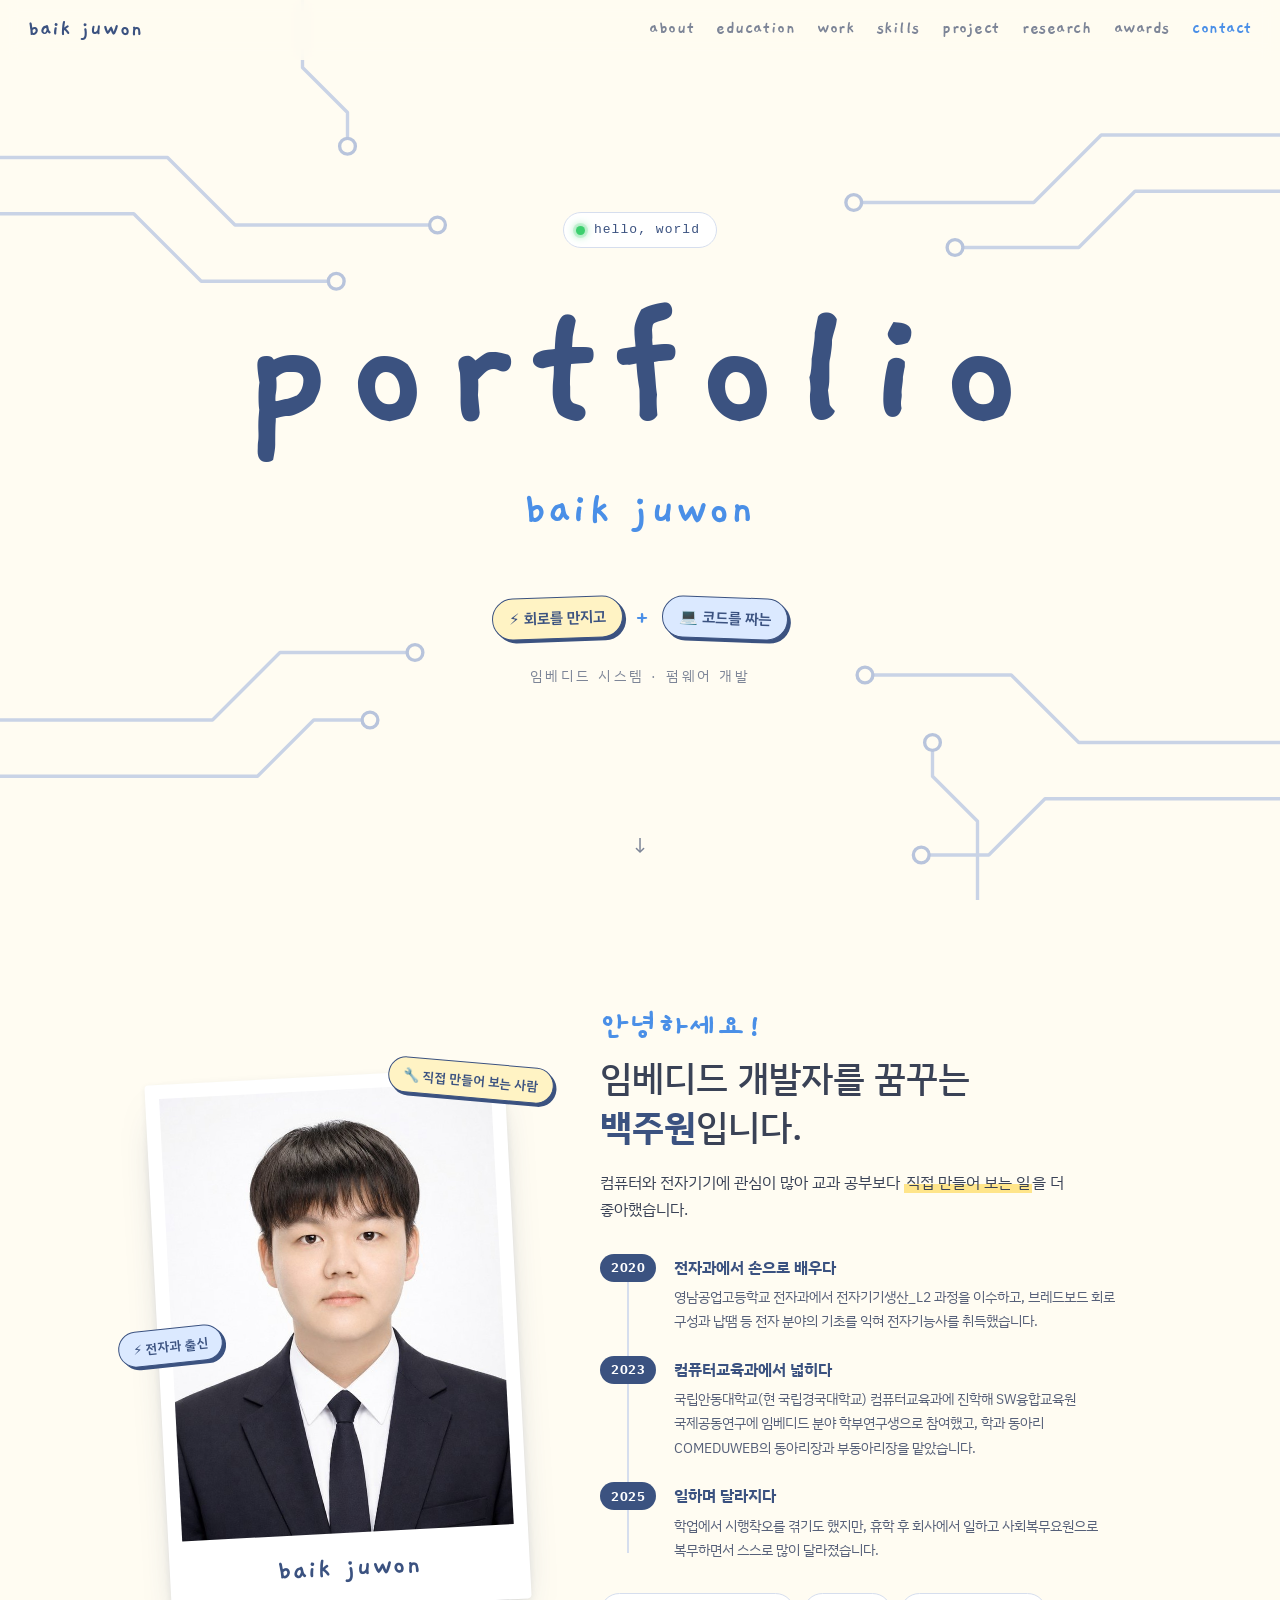
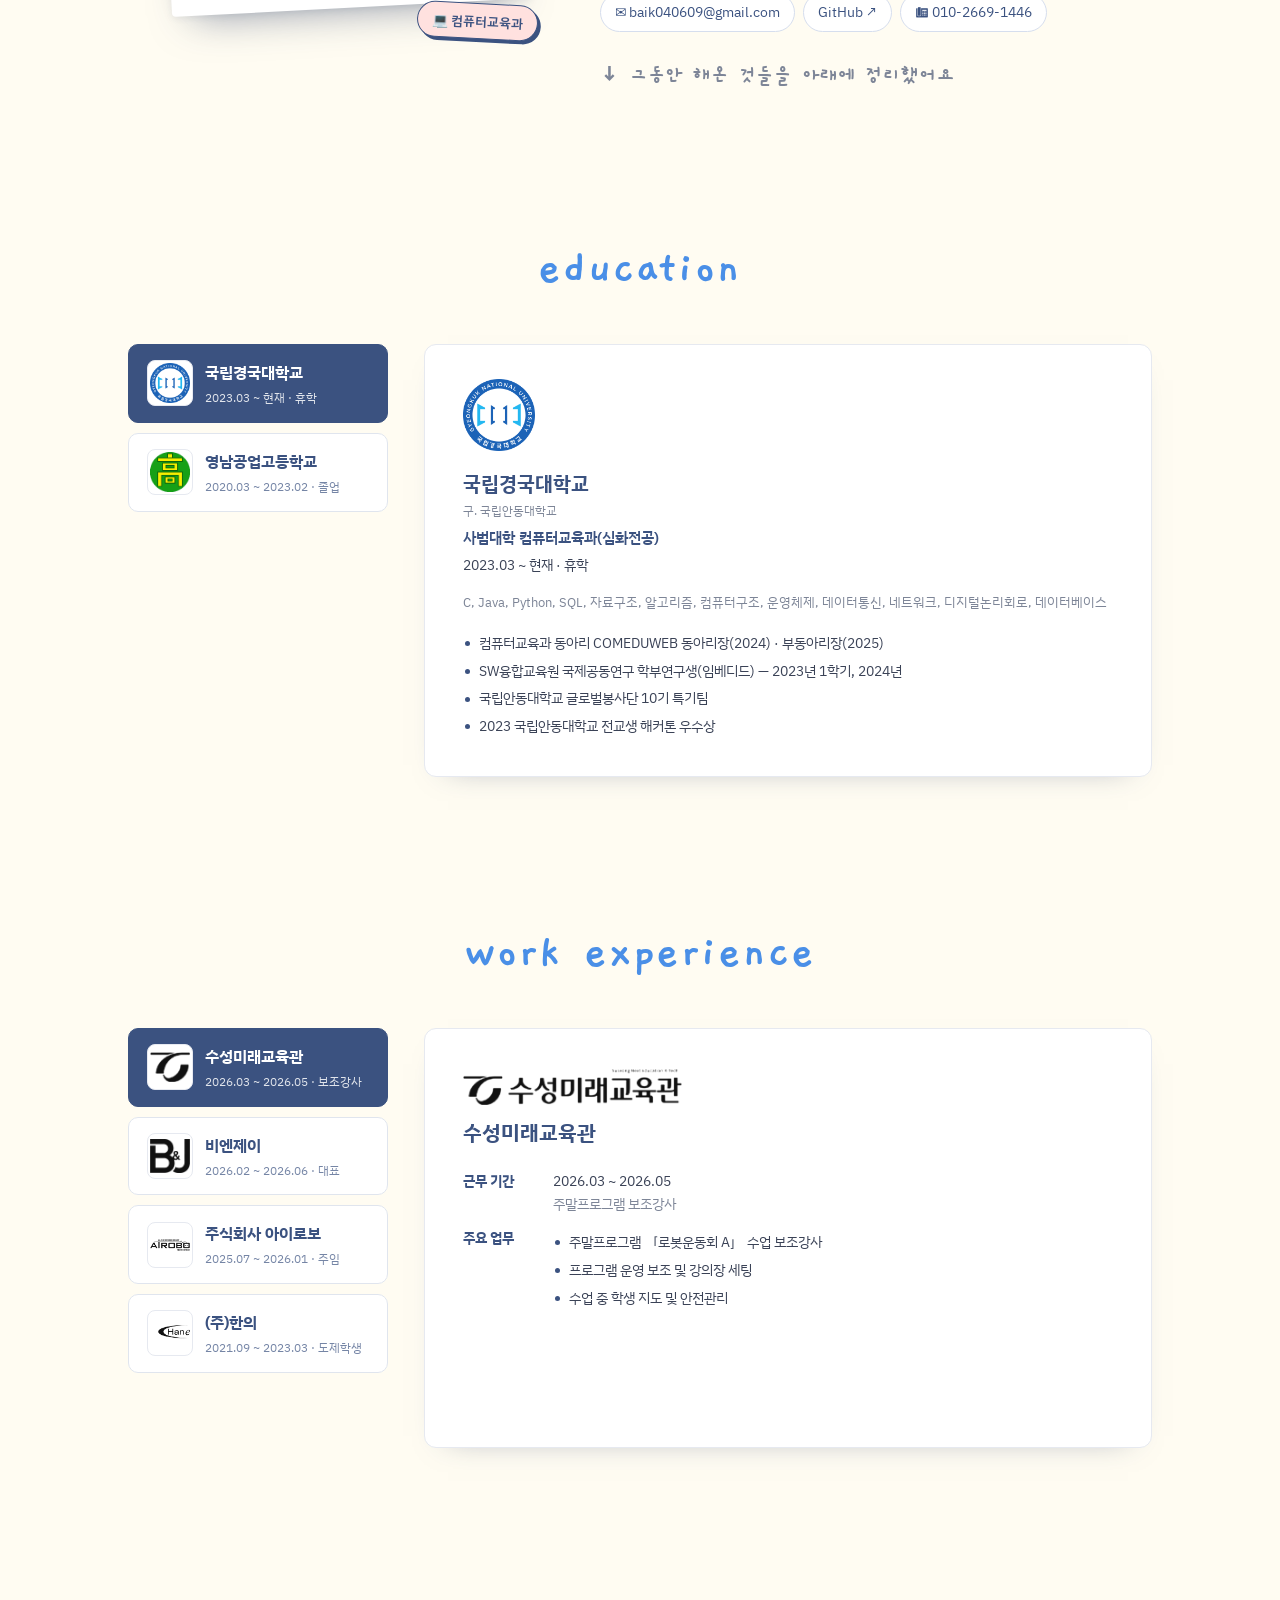
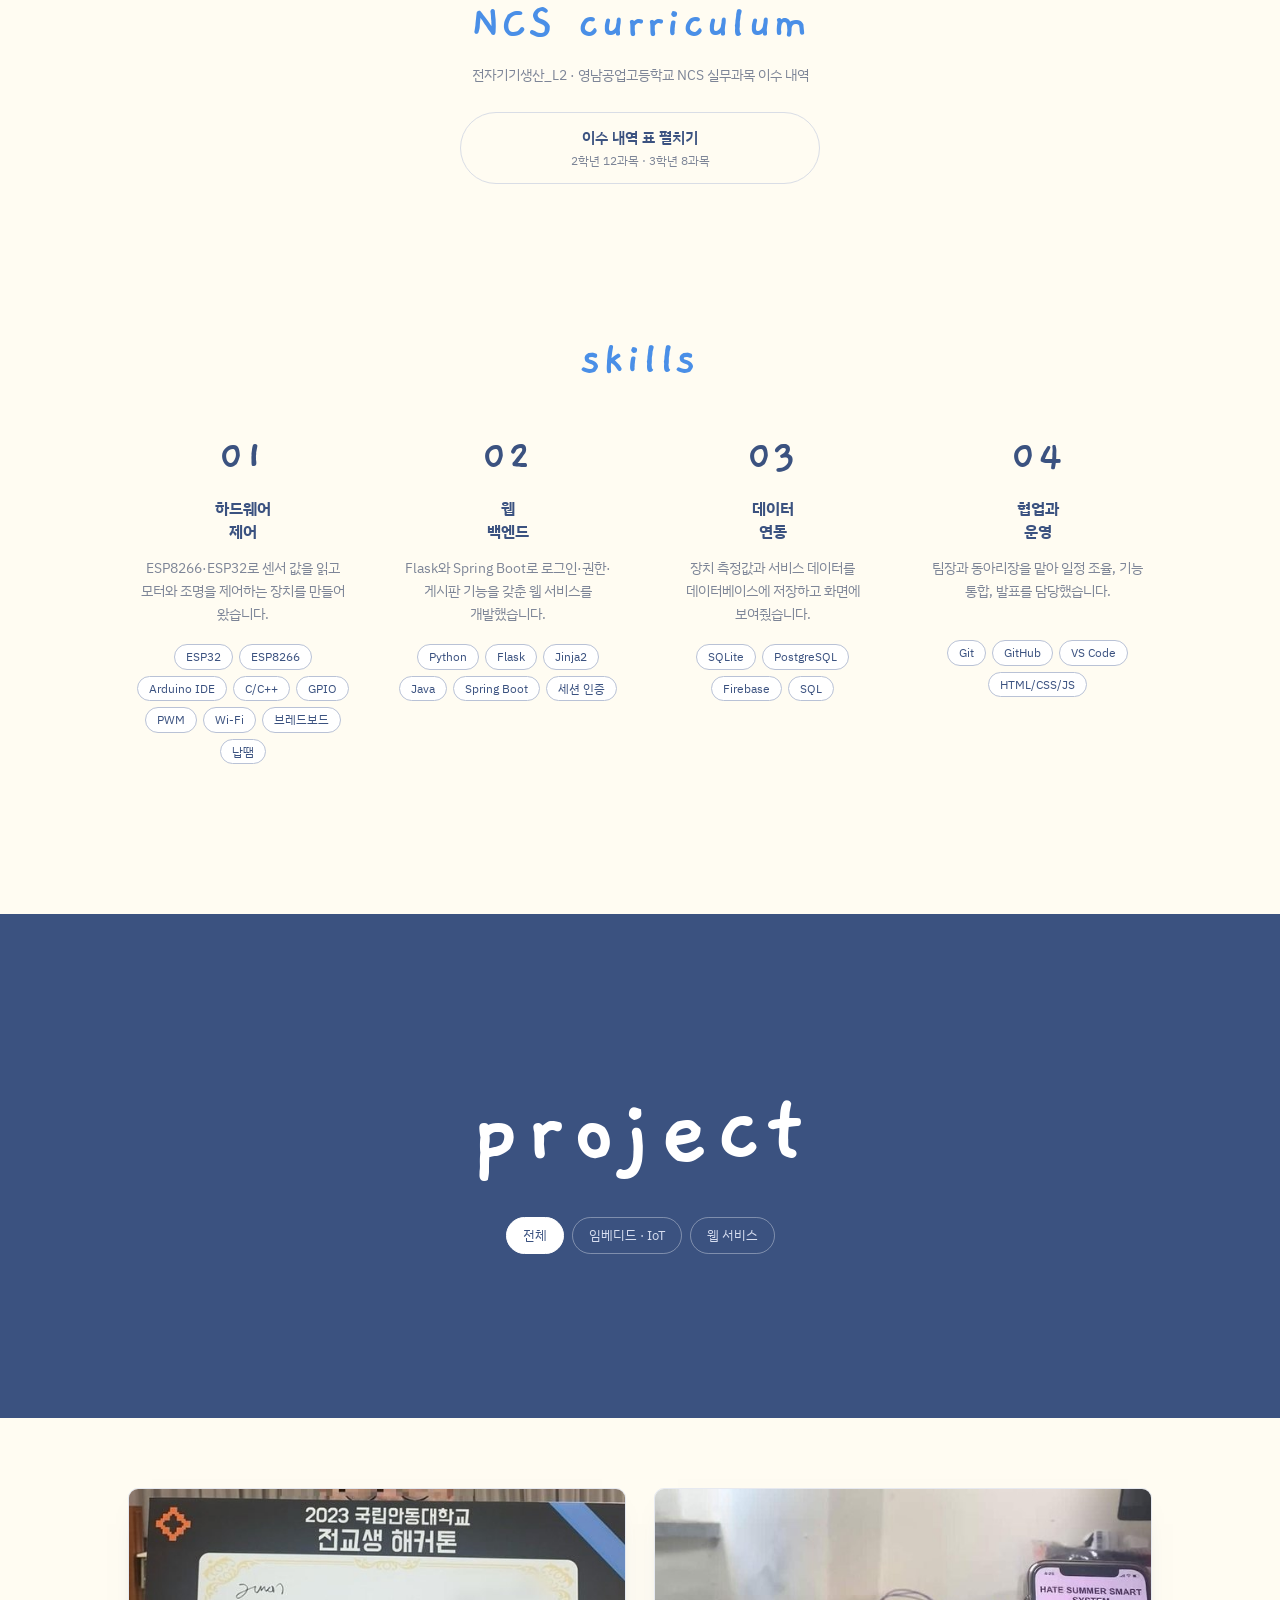
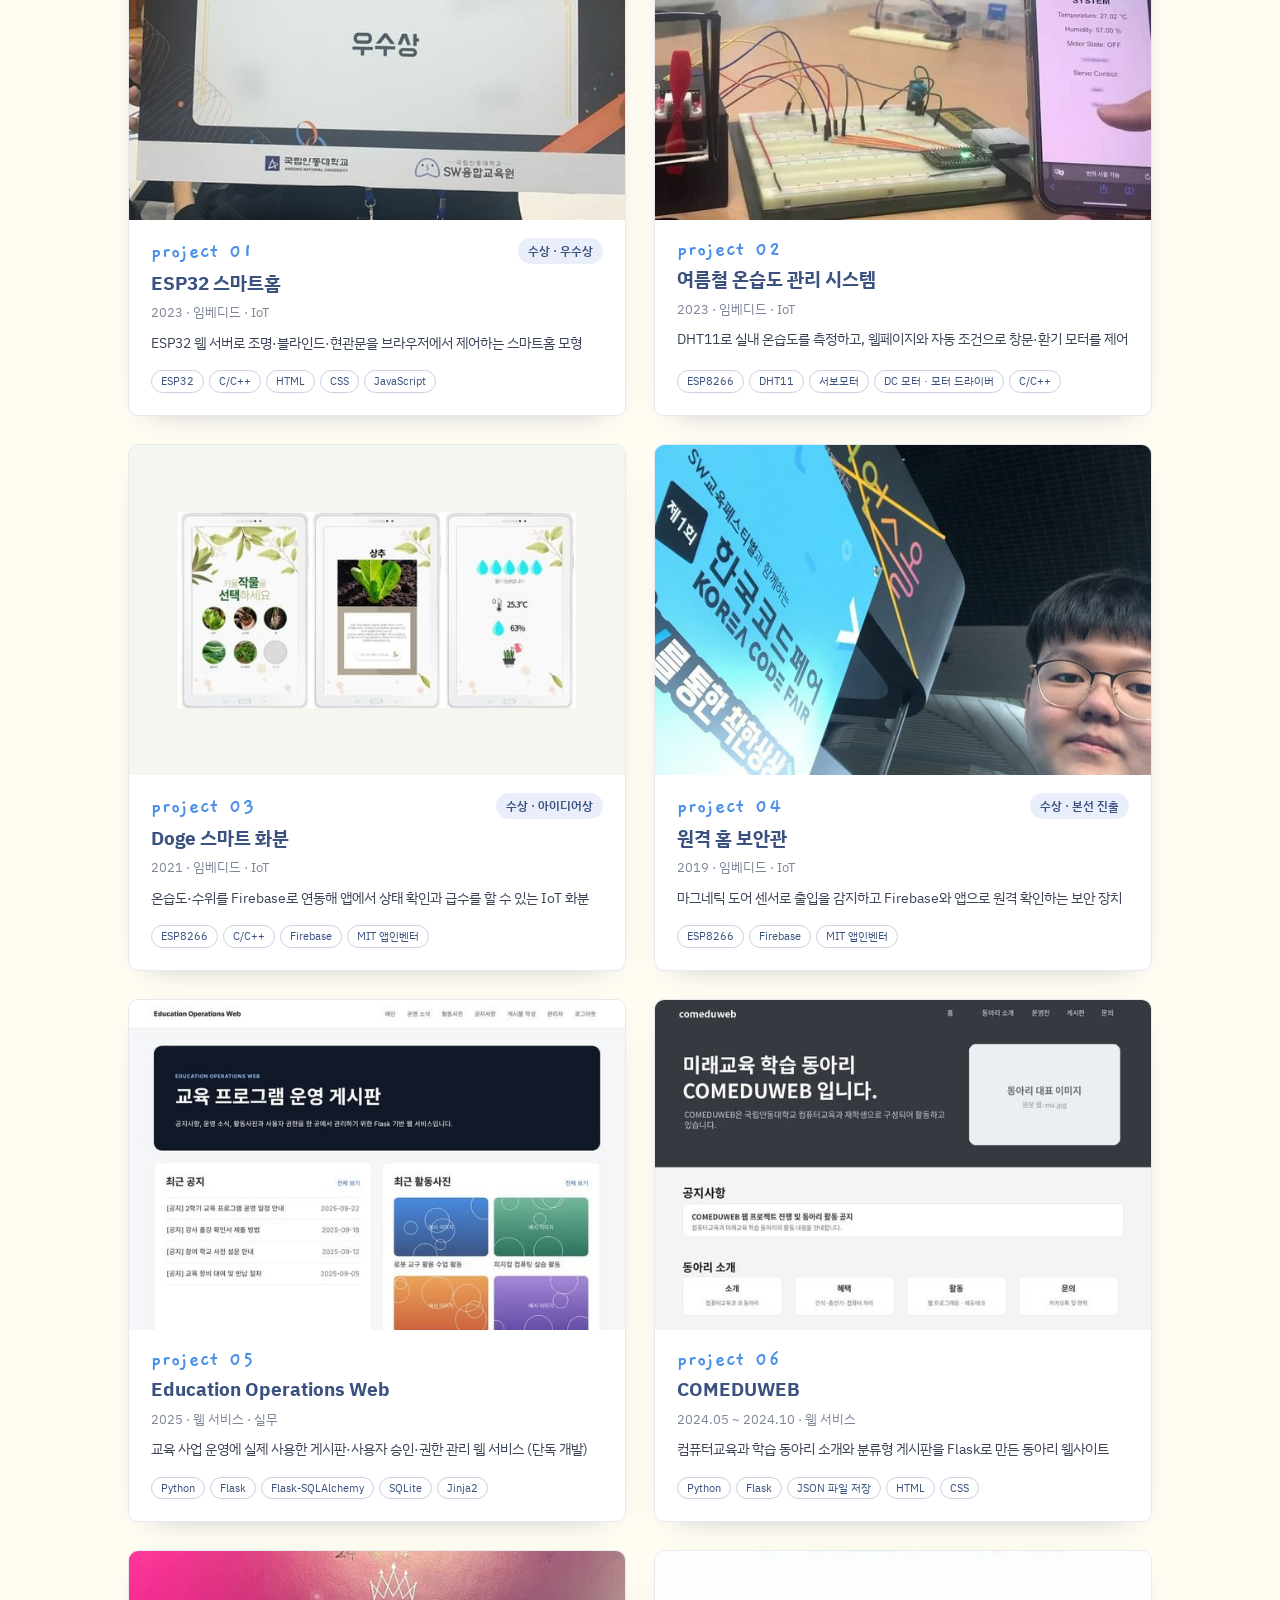
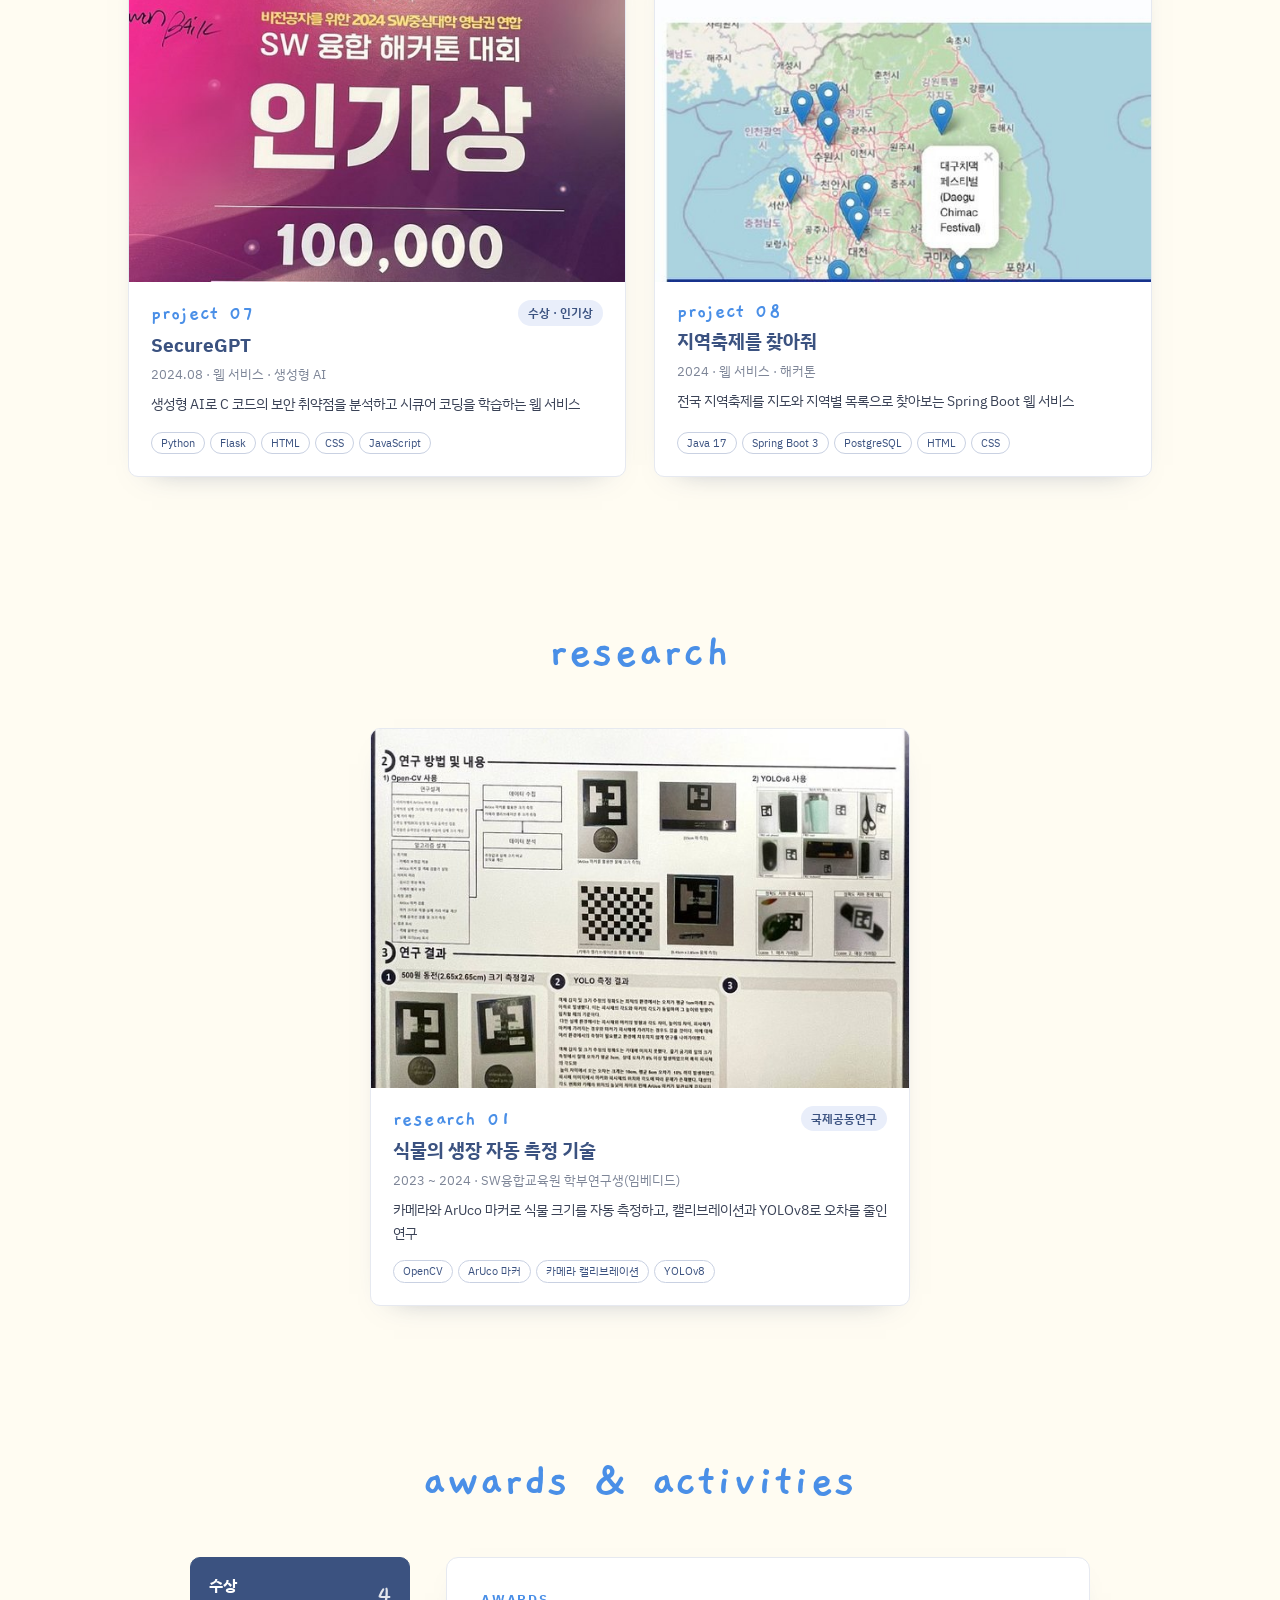
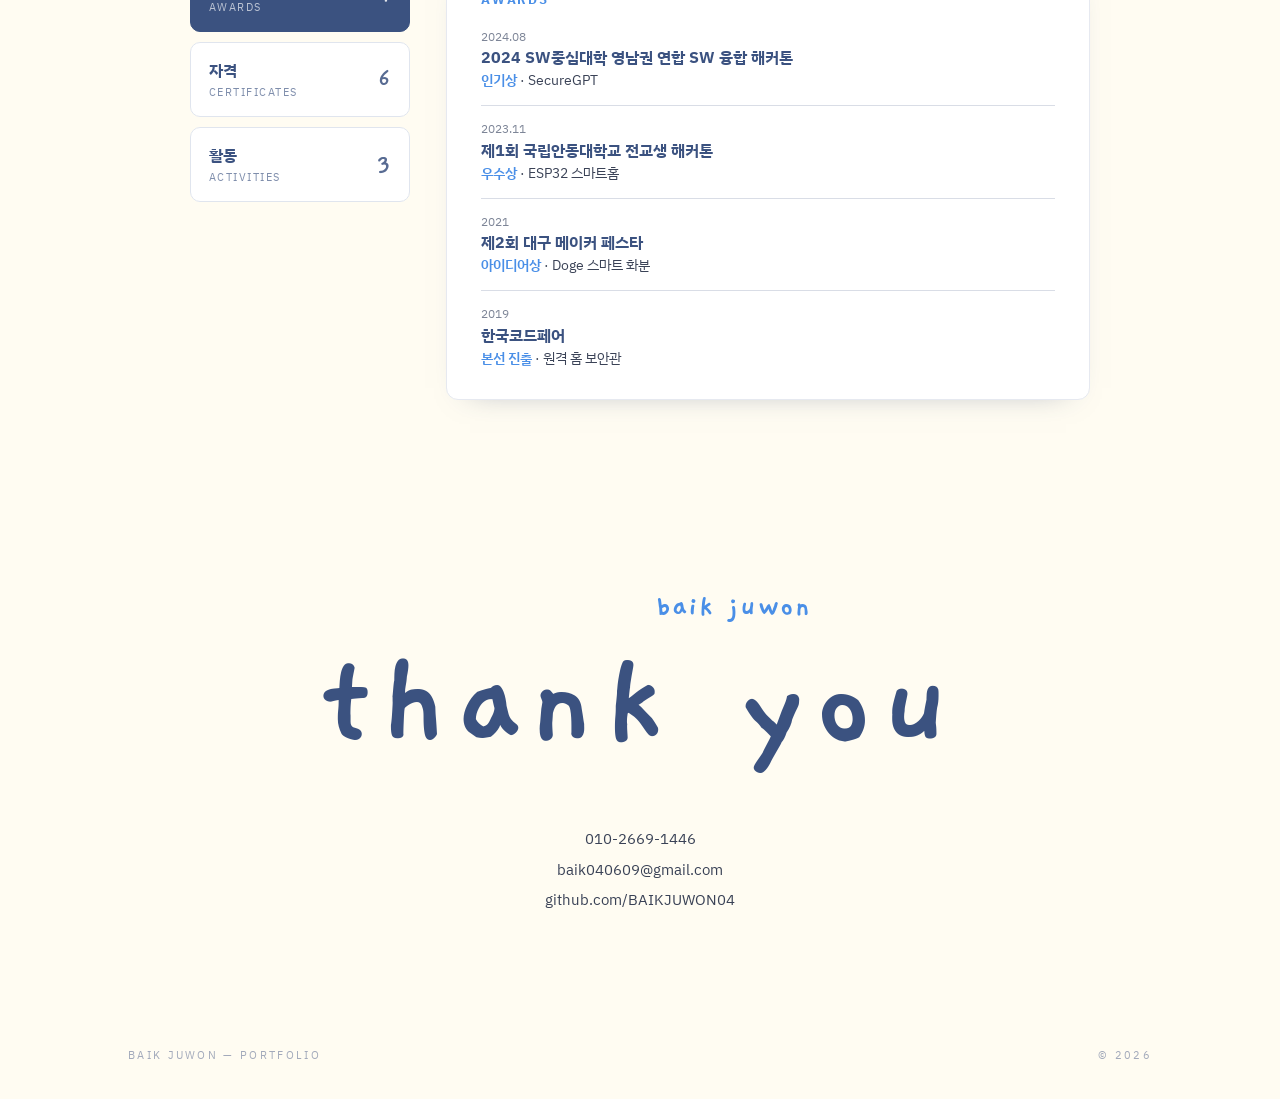
==== commit 50bdd20c: "Add files via upload" ====
--- a/index.html
+++ b/index.html
@@ -3,186 +3,1078 @@
 <head>
   <meta charset="utf-8">
   <meta name="viewport" content="width=device-width, initial-scale=1">
-  <meta name="description" content="백주원 이력서 및 개발 포트폴리오">
-  <title>백주원 | 이력서</title>
+  <meta name="description" content="백주원 포트폴리오 · 임베디드 시스템 · 펌웨어 개발">
+  <meta property="og:title" content="baik juwon — portfolio">
+  <meta property="og:description" content="백주원 포트폴리오 · 임베디드 시스템 · 펌웨어 개발">
+  <meta property="og:image" content="assets/img/profile.jpg">
+  <title>백주원 | portfolio</title>
   <link rel="preconnect" href="https://fonts.googleapis.com">
   <link rel="preconnect" href="https://fonts.gstatic.com" crossorigin>
-  <link href="https://fonts.googleapis.com/css2?family=Noto+Sans+KR:wght@400;500;600;700;800;900&display=swap" rel="stylesheet">
+  <link href="https://fonts.googleapis.com/css2?family=Gaegu:wght@700&family=IBM+Plex+Sans+KR:wght@400;500;600;700&display=swap" rel="stylesheet">
   <link rel="stylesheet" href="style.css">
 </head>
 <body>
-  <header class="topbar" id="top">
-    <a class="brand" href="#top" aria-label="맨 위로 이동">
-      <span class="brand-dot"></span>
-      <strong>백주원</strong>
-      <span>개발 · 교육</span>
-    </a>
-    <button class="menu-btn" type="button" aria-label="메뉴 열기" aria-expanded="false">☰</button>
+  <header class="topbar">
+    <a class="brand hand" href="#top">baik juwon</a>
+    <button class="menu-btn" type="button" aria-label="메뉴 열기" aria-expanded="false">
+      <span></span><span></span>
+    </button>
     <nav class="nav" aria-label="주요 메뉴">
-      <a href="#about">소개</a>
-      <a href="#experience">경력</a>
-      <a href="#projects">활동</a>
-      <a href="#contact">연락</a>
+      <a href="#about">about</a>
+      <a href="#education">education</a>
+      <a href="#work">work</a>
+      <a href="#skills">skills</a>
+      <a href="#project">project</a>
+      <a href="#research">research</a>
+      <a href="#awards">awards</a>
+      <a href="#contact">contact</a>
     </nav>
   </header>
 
-  <main>
-    <section class="hero" id="about">
-      <div class="hero-photo">
-        <div class="photo-shape"></div>
-        <img src="assets/profile-casual.png" alt="백주원 프로필 사진">
+  <main id="top">
+    <!-- cover -->
+    <section class="cover">
+      <svg class="pcb" viewBox="0 0 1200 800" preserveAspectRatio="xMidYMid slice" aria-hidden="true">
+        <g class="traces">
+          <path d="M0 140 H180 L240 200 H420" /><path d="M0 190 H150 L210 250 H330" />
+          <path d="M0 640 H220 L280 580 H400" /><path d="M0 690 H260 L310 640 H360" />
+          <path d="M1200 120 H1010 L950 180 H790" /><path d="M1200 170 H1040 L990 220 H880" />
+          <path d="M1200 660 H990 L930 600 H800" /><path d="M1200 710 H960 L910 760 H850" />
+          <path d="M300 0 V60 L340 100 V130" /><path d="M900 800 V730 L860 690 V660" />
+        </g>
+        <g class="pads">
+          <circle cx="420" cy="200" r="7" /><circle cx="330" cy="250" r="7" /><circle cx="400" cy="580" r="7" />
+          <circle cx="360" cy="640" r="7" /><circle cx="790" cy="180" r="7" /><circle cx="880" cy="220" r="7" />
+          <circle cx="800" cy="600" r="7" /><circle cx="850" cy="760" r="7" /><circle cx="340" cy="130" r="7" /><circle cx="860" cy="660" r="7" />
+        </g>
+        <g class="signals">
+          <path d="M0 140 H180 L240 200 H420" /><path d="M1200 660 H990 L930 600 H800" /><path d="M1200 120 H1010 L950 180 H790" />
+        </g>
+      </svg>
+
+      <svg class="pcb pcb-m" viewBox="0 0 400 800" preserveAspectRatio="xMidYMid slice" aria-hidden="true">
+        <g class="traces">
+          <path d="M0 90 H70 L110 130 H170" /><path d="M0 130 H50 L90 170 H120" />
+          <path d="M400 70 H330 L290 110 H240" /><path d="M300 0 V40 L270 70 V95" />
+          <path d="M0 700 H80 L120 660 H170" /><path d="M400 690 H320 L280 650 H230" /><path d="M400 735 H300 L270 765 H240" />
+          <path d="M110 800 V760 L140 730" />
+        </g>
+        <g class="pads">
+          <circle cx="170" cy="130" r="5" /><circle cx="120" cy="170" r="5" /><circle cx="240" cy="110" r="5" /><circle cx="270" cy="95" r="5" />
+          <circle cx="170" cy="660" r="5" /><circle cx="230" cy="650" r="5" /><circle cx="240" cy="765" r="5" /><circle cx="140" cy="730" r="5" />
+        </g>
+        <g class="signals">
+          <path d="M0 90 H70 L110 130 H170" /><path d="M400 690 H320 L280 650 H230" />
+        </g>
+      </svg>
+      <div class="cover-inner">
+        <p class="cover-tag"><span class="led" aria-hidden="true"></span>hello, world</p>
+        <h1 class="hand cover-title">portfolio</h1>
+        <p class="hand cover-name">baik juwon</p>
+        <p class="cover-line"><span class="cl-hw">⚡ 회로를 만지고</span><span class="cl-x" aria-hidden="true">+</span><span class="cl-sw">💻 코드를 짜는</span></p>
+        <p class="cover-role">임베디드 시스템 · 펌웨어 개발</p>
       </div>
-      <div class="hero-copy">
-        <p class="eyebrow">안녕하세요.</p>
-        <h1>백주원입니다.</h1>
-        <p class="role">컴퓨터교육 · 임베디드 · 교육운영</p>
-        <p class="intro">
-          컴퓨터교육을 전공하며 임베디드 시스템과 프로그래밍을 공부하고 있습니다.
-          교육 현장 운영 경험과 전자제품 생산 실무 경험을 바탕으로, 기술을 이해하고 설명할 수 있는 개발자를 지향합니다.
-        </p>
-        <div class="hero-actions">
-          <a class="circle-btn primary" href="#experience">경력</a>
-          <a class="circle-btn yellow" href="#projects">활동</a>
-          <a class="circle-btn cyan" href="#contact">연락</a>
-        </div>
+      <a class="scroll-cue" href="#about" aria-label="아래로">↓</a>
+    </section>
+
+    <!-- about -->
+    <section class="page about2" id="about">
+      <div class="me-photo reveal">
+        <div class="polaroid">
+          <img src="assets/img/profile.jpg" alt="백주원 사진" width="600" height="800">
+          <p class="hand">baik juwon</p>
+        </div>
+        <span class="sticker s1">🔧 직접 만들어 보는 사람</span>
+        <span class="sticker s2">⚡ 전자과 출신</span>
+        <span class="sticker s3">💻 컴퓨터교육과</span>
+      </div>
+
+      <div class="me-copy reveal">
+        <p class="hand me-hi">안녕하세요!</p>
+        <h2 class="me-name">임베디드 개발자를 꿈꾸는<br><strong>백주원</strong>입니다.</h2>
+        <p class="me-lead">컴퓨터와 전자기기에 관심이 많아 교과 공부보다 <mark>직접 만들어 보는 일</mark>을 더 좋아했습니다.</p>
+
+        <ol class="story">
+          <li>
+            <span class="st-year">2020</span>
+            <div>
+              <strong>전자과에서 손으로 배우다</strong>
+              <p>영남공업고등학교 전자과에서 전자기기생산_L2 과정을 이수하고, 브레드보드 회로 구성과 납땜 등 전자 분야의 기초를 익혀 전자기능사를 취득했습니다.</p>
+            </div>
+          </li>
+          <li>
+            <span class="st-year">2023</span>
+            <div>
+              <strong>컴퓨터교육과에서 넓히다</strong>
+              <p>국립안동대학교(현 국립경국대학교) 컴퓨터교육과에 진학해 SW융합교육원 국제공동연구에 임베디드 분야 학부연구생으로 참여했고, 학과 동아리 COMEDUWEB의 동아리장과 부동아리장을 맡았습니다.</p>
+            </div>
+          </li>
+          <li>
+            <span class="st-year">2025</span>
+            <div>
+              <strong>일하며 달라지다</strong>
+              <p>학업에서 시행착오를 겪기도 했지만, 휴학 후 회사에서 일하고 사회복무요원으로 복무하면서 스스로 많이 달라졌습니다.</p>
+            </div>
+          </li>
+        </ol>
+
+        <div class="me-links">
+          <a class="me-chip" href="mailto:baik040609@gmail.com">✉ baik040609@gmail.com</a>
+          <a class="me-chip" href="https://github.com/BAIKJUWON04" target="_blank" rel="noopener">GitHub ↗</a>
+          <a class="me-chip" href="tel:01026691446">☎ 010-2669-1446</a>
+        </div>
+        <p class="hand me-next">↓ 그동안 해온 것들을 아래에 정리했어요</p>
       </div>
     </section>
 
-    <section class="section resume-summary">
-      <div>
-        <p class="section-kicker">요약</p>
-        <h2>한눈에 보는 이력</h2>
+    <!-- education -->
+    <section class="page" id="education">
+      <h2 class="hand title-blue center">education</h2>
+      <div class="aa aa-wide tabset reveal">
+        <div class="aa-tabs" role="tablist" aria-label="학력">
+          <button class="aa-tab tab-logo on" type="button" role="tab" id="tab-gnu" aria-controls="panel-gnu" aria-selected="true">
+            <span class="tl-logo"><img src="assets/img/logo-gnu.png" alt=""></span>
+            <span class="tl-txt"><span class="aa-ko">국립경국대학교</span><span class="aa-sub">2023.03 ~ 현재 · 휴학</span></span>
+          </button>
+          <button class="aa-tab tab-logo" type="button" role="tab" id="tab-yn" aria-controls="panel-yn" aria-selected="false">
+            <span class="tl-logo"><img src="assets/img/logo-youngnam-emblem.png" alt=""></span>
+            <span class="tl-txt"><span class="aa-ko">영남공업고등학교</span><span class="aa-sub">2020.03 ~ 2023.02 · 졸업</span></span>
+          </button>
+        </div>
+        <div class="aa-panels">
+          <div class="aa-panel" role="tabpanel" id="panel-gnu" aria-labelledby="tab-gnu">
+            <article class="edu">
+          <img class="edu-logo round" src="assets/img/logo-gnu.png" alt="국립경국대학교 로고" width="520" height="520">
+          <h3>국립경국대학교</h3>
+          <p class="sub">구. 국립안동대학교</p>
+          <p class="strong">사범대학 컴퓨터교육과(심화전공)</p>
+          <p class="date">2023.03 ~ 현재 · 휴학</p>
+          <p class="muted">C, Java, Python, SQL, 자료구조, 알고리즘, 컴퓨터구조, 운영체제, 데이터통신, 네트워크, 디지털논리회로, 데이터베이스</p>
+          <ul class="dots">
+            <li>컴퓨터교육과 동아리 COMEDUWEB 동아리장(2024) · 부동아리장(2025)</li>
+            <li>SW융합교육원 국제공동연구 학부연구생(임베디드) — 2023년 1학기, 2024년</li>
+            <li>국립안동대학교 글로벌봉사단 10기 특기팀</li>
+            <li>2023 국립안동대학교 전교생 해커톤 우수상</li>
+          </ul>
+        </article>
+          </div>
+          <div class="aa-panel" role="tabpanel" id="panel-yn" aria-labelledby="tab-yn" hidden>
+            <article class="edu">
+          <img class="edu-logo wide" src="assets/img/logo-youngnam2.png" alt="영남공업고등학교 로고" width="1061" height="211">
+          <h3>영남공업고등학교</h3>
+          <p class="strong">전자과</p>
+          <p class="date">2020.03 ~ 2023.02 · 졸업</p>
+          <p class="muted">전자·전기 및 전자기기 기초, 브레드보드 회로 구성, 납땜, 전자기기생산_L2</p>
+          <ul class="dots">
+            <li>산업일체형 도제학교 5기 · (주)한의 근무</li>
+            <li>전자기능사(2022.07.22), ITQ 아래한글 A등급(2021.09.02) 취득</li>
+            <li>모범상, 특별공로상 수상</li>
+            <li>교내 취업경진대회 3등, 교내기능경기대회(정보검색) 3등</li>
+            <li>교과우수상 (실용국어, 한국사, 전자제품생산)</li>
+            <li>선도부(2020.08 ~ 2021.02), 교내방송부 YTBS 부원(2021 ~ 2022)</li>
+          </ul>
+        </article>
+          </div>
+        </div>
       </div>
-      <div class="summary-grid">
-        <article>
-          <span>전공</span>
-          <strong>컴퓨터교육</strong>
-          <p>국립안동대학교 입학<br>현 국립경국대학교</p>
+    </section>
+
+    <!-- work -->
+    <section class="page" id="work">
+      <h2 class="hand title-blue center">work experience</h2>
+      <div class="aa aa-wide tabset reveal">
+        <div class="aa-tabs" role="tablist" aria-label="경력">
+          <button class="aa-tab tab-logo on" type="button" role="tab" id="tab-suseong" aria-controls="panel-suseong" aria-selected="true">
+            <span class="tl-logo"><img src="assets/img/logo-suseong-k-icon.png" alt=""></span>
+            <span class="tl-txt"><span class="aa-ko">수성미래교육관</span><span class="aa-sub">2026.03 ~ 2026.05 · 보조강사</span></span>
+          </button>
+          <button class="aa-tab tab-logo" type="button" role="tab" id="tab-bnj" aria-controls="panel-bnj" aria-selected="false">
+            <span class="tl-logo"><img src="assets/img/logo-bnj-k.png" alt=""></span>
+            <span class="tl-txt"><span class="aa-ko">비엔제이</span><span class="aa-sub">2026.02 ~ 2026.06 · 대표</span></span>
+          </button>
+          <button class="aa-tab tab-logo" type="button" role="tab" id="tab-airobo" aria-controls="panel-airobo" aria-selected="false">
+            <span class="tl-logo"><img src="assets/img/logo-airobo-k.png" alt=""></span>
+            <span class="tl-txt"><span class="aa-ko">주식회사 아이로보</span><span class="aa-sub">2025.07 ~ 2026.01 · 주임</span></span>
+          </button>
+          <button class="aa-tab tab-logo" type="button" role="tab" id="tab-hane" aria-controls="panel-hane" aria-selected="false">
+            <span class="tl-logo"><img src="assets/img/logo-hane-k.png" alt=""></span>
+            <span class="tl-txt"><span class="aa-ko">(주)한의</span><span class="aa-sub">2021.09 ~ 2023.03 · 도제학생</span></span>
+          </button>
+        </div>
+        <div class="aa-panels">
+          <div class="aa-panel" role="tabpanel" id="panel-suseong" aria-labelledby="tab-suseong">
+            <article class="job">
+          <img class="job-logo md" src="assets/img/logo-suseong-k.png" alt="수성미래교육관 로고" width="968" height="159">
+          <h3>수성미래교육관</h3>
+          <dl class="kv">
+            <dt>근무 기간</dt>
+            <dd>2026.03 ~ 2026.05<br><span class="muted">주말프로그램 보조강사</span></dd>
+            <dt>주요 업무</dt>
+            <dd>
+              <ul class="dots">
+                <li>주말프로그램 「로봇운동회 A」 수업 보조강사</li>
+                <li>프로그램 운영 보조 및 강의장 세팅</li>
+                <li>수업 중 학생 지도 및 안전관리</li>
+              </ul>
+            </dd>
+          </dl>
         </article>
-        <article>
-          <span>주요 경험</span>
-          <strong>교육운영 · 전자생산</strong>
-          <p>학교 컨설팅 운영지원<br>전자기기생산 실무 경험</p>
+          </div>
+          <div class="aa-panel" role="tabpanel" id="panel-bnj" aria-labelledby="tab-bnj" hidden>
+            <article class="job">
+          <img class="job-logo sm" src="assets/img/logo-bnj-k.png" alt="비엔제이 로고" width="344" height="291">
+          <h3>비엔제이</h3>
+          <dl class="kv">
+            <dt>근무 기간</dt>
+            <dd>2026.02 ~ 2026.06<br><span class="muted">대표</span></dd>
+            <dt>주요 업무</dt>
+            <dd>
+              <ul class="dots">
+                <li>스마트스토어, 쿠팡 운영</li>
+                <li>교구재 위탁판매</li>
+                <li>브라더스 온라인쇼핑몰 위탁 운영 및 컨설팅 (운영, 상품 업로드)</li>
+              </ul>
+            </dd>
+          </dl>
         </article>
-        <article>
-          <span>관심 분야</span>
-          <strong>임베디드 시스템</strong>
-          <p>마이크로컨트롤러, 사물인터넷,<br>프로그래밍 교육</p>
+          </div>
+          <div class="aa-panel" role="tabpanel" id="panel-airobo" aria-labelledby="tab-airobo" hidden>
+            <article class="job job-feature">
+        <div class="job-main">
+          <img class="job-logo" src="assets/img/logo-airobo-k.png" alt="아이로보 로고" width="603" height="180">
+          <h3>주식회사 아이로보</h3>
+          <p class="date">2025.07 ~ 2026.01 · 주임 · 교육사업 운영지원</p>
+          <span class="badge">2025 찾아가는 학교컨설팅 · I.D.E.A 사업단 (대구·경북 운영지원담당)</span>
+          <ul class="dots">
+            <li>찾아가는 학교 컨설팅 I.D.E.A 사업단 대구·경북 운영지원 (27개교)</li>
+            <li>학교별 교육 일정·강사 일정 조율, 학교 및 외부 전문가와 업무 협의</li>
+            <li>운영계획서·결과보고서, 공문·출강부·서명부 등 행정서류 관리</li>
+            <li>사전설문·만족도 조사 운영, 정산 증빙자료 취합</li>
+            <li>국립경국대학교 디지털새싹 사업 운영용 웹사이트 단독 개발</li>
+          </ul>
+          <dl class="kv">
+            <dt>핵심 경험</dt>
+            <dd>프로젝트 일정 및 운영 관리, 이해관계자 간 협의, 문서·데이터 관리, 교육 현장 문제 대응</dd>
+          </dl>
+        </div>
+        <div class="job-side">
+          <figure>
+            <img src="assets/img/card-airobo.jpg" alt="(주)아이로보 명함" width="900" height="514">
+            <figcaption>(주)아이로보 명함 · 주임</figcaption>
+          </figure>
+          <figure>
+            <img src="assets/img/card-idea.jpg" alt="I.D.E.A 사업단 명함" width="900" height="514">
+            <figcaption>2025 찾아가는 학교컨설팅 I.D.E.A 사업단 명함 · 대구·경북 운영지원담당</figcaption>
+          </figure>
+        </div>
+      </article>
+          </div>
+          <div class="aa-panel" role="tabpanel" id="panel-hane" aria-labelledby="tab-hane" hidden>
+            <article class="job job-feature">
+        <div class="job-main">
+          <img class="job-logo" src="assets/img/logo-hane-k.png" alt="한의 로고" width="536" height="269">
+          <h3>(주)한의</h3>
+          <p class="date">2021.09 ~ 2023.03 · 산업일체형 도제학교 5기 · 전자기기 생산 · 전자상거래 운영</p>
+          <span class="badge">산업일체형 도제학교 5기 · 전자기기생산_L2 이수 (NCS 실무과목)</span>
+          <ul class="dots">
+            <li>전자기기 생산 관련 업무, 전자기기생산_L2 이수</li>
+            <li>자사 쇼핑몰 및 오픈마켓 운영 지원, 상품 등록 및 상세페이지 관리</li>
+            <li>상품 재고 및 창고 관리</li>
+          </ul>
+          <dl class="kv">
+            <dt>핵심 경험</dt>
+            <dd>전자기기 생산 현장 경험, 온라인 판매 채널 운영 경험</dd>
+          </dl>
+        </div>
+        <div class="job-side">
+          <div class="stat-card">
+            <p class="stat-title">전자기기생산_L2 이수</p>
+            <div class="stat-nums">
+              <div><strong data-count="965">965</strong><span>이수시간</span></div>
+              <div><strong data-count="17">17</strong><span>능력단위</span></div>
+              <div><strong data-count="20">20</strong><span>교과 이수</span></div>
+            </div>
+            <ul class="bars">
+              <li><span>전자부품생산</span><i style="--w:100%"></i><b>424h</b></li>
+              <li><span>전자제품생산</span><i style="--w:98.3%"></i><b>417h</b></li>
+              <li><span>QM/QC관리</span><i style="--w:14.6%"></i><b>62h</b></li>
+              <li><span>기계소프트웨어개발</span><i style="--w:8.3%"></i><b>35h</b></li>
+              <li><span>전기기기제작</span><i style="--w:6.4%"></i><b>27h</b></li>
+            </ul>
+            <p class="stat-note">영남공업고등학교 2~3학년 NCS 실무과목 능력단위 이수 기준</p>
+          </div>
+        </div>
+      </article>
+          </div>
+        </div>
+      </div>
+    </section>
+
+    <!-- NCS -->
+    <section class="page" id="ncs">
+      <h2 class="hand title-blue center">NCS curriculum</h2>
+      <p class="center muted">전자기기생산_L2 · 영남공업고등학교 NCS 실무과목 이수 내역</p>
+      <details class="ncs reveal">
+        <summary>이수 내역 표 펼치기 <span>2학년 12과목 · 3학년 8과목</span></summary>
+        <div class="ncs-grid">
+          <div class="table-wrap">
+            <h3>2학년</h3>
+            <table>
+              <thead><tr><th>학기</th><th>세분류</th><th>능력단위</th><th>시간</th><th>점수</th><th>성취</th></tr></thead>
+              <tbody>
+                <tr><td>2-1</td><td>전자부품생산</td><td>전자부품 설비계획 <small>1902020211_16v3</small></td><td>42</td><td>90</td><td>A</td></tr>
+                <tr><td>2-1</td><td>전자부품생산</td><td>전자부품 설비보전 <small>1902020212_16v3</small></td><td>45</td><td>90</td><td>A</td></tr>
+                <tr><td>2-1</td><td>전자제품생산</td><td>전자제품생산 구매관리 <small>1902010203_16v3</small></td><td>34</td><td>96</td><td>A</td></tr>
+                <tr><td>2-1</td><td>전자제품생산</td><td>전자제품생산 자재관리 <small>1902010204_13v2</small></td><td>44</td><td>100</td><td>A</td></tr>
+                <tr><td>2-1</td><td>전자제품생산</td><td>전자제품 출하관리 <small>1902010210_16v3</small></td><td>10</td><td>98</td><td>A</td></tr>
+                <tr><td>2-1</td><td>전자제품생산</td><td>전자제품생산 안전관리 <small>1902010212_16v3</small></td><td>17</td><td>85</td><td>B</td></tr>
+                <tr><td>2-2</td><td>전자부품생산</td><td>전자부품 자재관리 <small>1902020204_16v3</small></td><td>52</td><td>82</td><td>B</td></tr>
+                <tr><td>2-2</td><td>전자부품생산</td><td>전자부품 생산활동 <small>1902020208_16v3</small></td><td>59</td><td>84</td><td>B</td></tr>
+                <tr><td>2-2</td><td>기계소프트웨어개발</td><td>PLC제어 프로그램 테스트 <small>1503010212_14v3</small></td><td>35</td><td>79</td><td>C</td></tr>
+                <tr><td>2-2</td><td>전기기기제작</td><td>전기기기 회로부 조립 <small>1901050206_14v2</small></td><td>27</td><td>84</td><td>B</td></tr>
+                <tr><td>2-2</td><td>전자제품생산</td><td>전자제품 출하관리 <small>1902010210_16v3</small></td><td>19</td><td>84</td><td>B</td></tr>
+                <tr><td>2-2</td><td>전자제품생산</td><td>전자제품생산 안전관리 <small>1902010212_16v3</small></td><td>52</td><td>84</td><td>B</td></tr>
+              </tbody>
+            </table>
+          </div>
+          <div class="table-wrap">
+            <h3>3학년</h3>
+            <table>
+              <thead><tr><th>학기</th><th>세분류</th><th>능력단위</th><th>시간</th><th>점수</th><th>성취</th></tr></thead>
+              <tbody>
+                <tr><td>3-1</td><td>QM/QC관리</td><td>현장품질관리 <small>0204020115_14v1</small></td><td>32</td><td>81</td><td>B</td></tr>
+                <tr><td>3-1</td><td>전자부품생산</td><td>전자부품 품질관리 <small>1902020209_16v3</small></td><td>52</td><td>75</td><td>C</td></tr>
+                <tr><td>3-1</td><td>전자부품생산</td><td>전자부품 출하관리 <small>1902020210_16v3</small></td><td>49</td><td>76</td><td>C</td></tr>
+                <tr><td>3-1</td><td>전자제품생산</td><td>전자제품제조 <small>1902010207_16v3</small></td><td>129</td><td>90</td><td>A</td></tr>
+                <tr><td>3-2</td><td>QM/QC관리</td><td>현장품질관리 <small>0204020115_14v1</small></td><td>30</td><td>78</td><td>C</td></tr>
+                <tr><td>3-2</td><td>전자부품생산</td><td>전자부품 생산관리 <small>1902020202_16v4</small></td><td>60</td><td>72</td><td>C</td></tr>
+                <tr><td>3-2</td><td>전자부품생산</td><td>전자부품 공정관리 <small>1902020205_16v3</small></td><td>65</td><td>68</td><td>D</td></tr>
+                <tr><td>3-2</td><td>전자제품생산</td><td>전자제품 표준관리 <small>1902010211_16v3</small></td><td>112</td><td>89</td><td>B</td></tr>
+              </tbody>
+            </table>
+          </div>
+        </div>
+      </details>
+    </section>
+
+    <!-- skills -->
+    <section class="page" id="skills">
+      <h2 class="hand title-blue center">skills</h2>
+      <div class="skills">
+        <article class="skill reveal">
+          <p class="hand num">01</p>
+          <h3>하드웨어<br>제어</h3>
+          <p>ESP8266·ESP32로 센서 값을 읽고 모터와 조명을 제어하는 장치를 만들어 왔습니다.</p>
+          <ul class="pills"><li>ESP32</li><li>ESP8266</li><li>Arduino IDE</li><li>C/C++</li><li>GPIO</li><li>PWM</li><li>Wi-Fi</li><li>브레드보드</li><li>납땜</li></ul>
+        </article>
+        <article class="skill reveal">
+          <p class="hand num">02</p>
+          <h3>웹<br>백엔드</h3>
+          <p>Flask와 Spring Boot로 로그인·권한·게시판 기능을 갖춘 웹 서비스를 개발했습니다.</p>
+          <ul class="pills"><li>Python</li><li>Flask</li><li>Jinja2</li><li>Java</li><li>Spring Boot</li><li>세션 인증</li></ul>
+        </article>
+        <article class="skill reveal">
+          <p class="hand num">03</p>
+          <h3>데이터<br>연동</h3>
+          <p>장치 측정값과 서비스 데이터를 데이터베이스에 저장하고 화면에 보여줬습니다.</p>
+          <ul class="pills"><li>SQLite</li><li>PostgreSQL</li><li>Firebase</li><li>SQL</li></ul>
+        </article>
+        <article class="skill reveal">
+          <p class="hand num">04</p>
+          <h3>협업과<br>운영</h3>
+          <p>팀장과 동아리장을 맡아 일정 조율, 기능 통합, 발표를 담당했습니다.</p>
+          <ul class="pills"><li>Git</li><li>GitHub</li><li>VS Code</li><li>HTML/CSS/JS</li></ul>
         </article>
       </div>
     </section>
 
-    <section class="section timeline-section" id="experience">
-      <div class="section-heading">
-        <p class="section-kicker">경력</p>
-        <h2>직장 및 학력</h2>
-      </div>
-
-      <div class="timeline">
-        <article class="timeline-item">
-          <div class="time">2025.07 — 2026.01</div>
-          <div>
-            <h3>주식회사 아이로보 <span>교육운영팀 · 주임</span></h3>
-            <p>국립경국대학교 찾아가는 학교 컨설팅 사업 대구·경북 운영지원</p>
-            <ul>
-              <li>초·중·고·특수학교 27개교 연수 운영지원</li>
-              <li>수성미래교육관 교육현장 운영지원</li>
-              <li>국립경국대학교 디지털새싹 웹사이트 제작</li>
-            </ul>
-          </div>
-        </article>
-
-        <article class="timeline-item">
-          <div class="time">2021.09 — 2023.03</div>
-          <div>
-            <h3>(주)한의 <span>도제학생</span></h3>
-            <p>전자기기생산_L2 이수 및 전자제품 생산 실무 경험</p>
-            <ul>
-              <li>조립·생산·공정관리·품질관리 및 PLC 제어 실습</li>
-              <li>자체몰 및 오픈마켓 운영지원</li>
-            </ul>
-          </div>
-        </article>
-
-        <article class="timeline-item">
-          <div class="time">2023.03 — 현재</div>
-          <div>
-            <h3>국립경국대학교 <span>컴퓨터교육과</span></h3>
-            <p>2023년 국립안동대학교 컴퓨터교육과 입학, 2025년 교명 변경</p>
-          </div>
-        </article>
-
-        <article class="timeline-item">
-          <div class="time">2020.03 — 2023.02</div>
-          <div>
-            <h3>영남공업고등학교 <span>전자과</span></h3>
-            <p>전자과 졸업</p>
-          </div>
-        </article>
+    <!-- project divider -->
+    <section class="divider" id="project">
+      <h2 class="hand">project</h2>
+      <div class="filter" role="tablist" aria-label="프로젝트 분류">
+        <button class="on" data-filter="all" type="button">전체</button>
+        <button data-filter="embedded" type="button">임베디드 · IoT</button>
+        <button data-filter="web" type="button">웹 서비스</button>
       </div>
     </section>
 
-    <section class="section split-section" id="projects">
-      <div class="portrait-card">
-        <img src="assets/profile-formal.png" alt="정장 차림의 백주원 증명사진">
-      </div>
-      <div class="detail-stack">
-        <div>
-          <p class="section-kicker">자격 · 수상</p>
-          <h2>기술과 활동</h2>
-        </div>
-        <div class="mini-grid">
-          <article>
-            <h3>자격</h3>
-            <p>전자기기기능사</p>
-            <p>ITQ 아래한글 A등급</p>
-            <p>DIAT 멀티미디어제작 고급</p>
-            <p>DIAT 스프레드시트 고급</p>
-          </article>
-          <article>
-            <h3>수상</h3>
-            <p>제2회 대구메이커페스타 아이디어상</p>
-            <p>2023 국립안동대학교 전교생해커톤 우수상</p>
-            <p>2024 영남권 연합 SW 융합 해커톤 인기상</p>
-          </article>
-          <article>
-            <h3>교육</h3>
-            <p>어린이안전교육 및 응급처치교육</p>
-            <p>AI 디지털교과서 활용특강</p>
-            <p>인공지능 코딩 및 파이썬 사전교육</p>
-          </article>
-          <article>
-            <h3>봉사</h3>
-            <p>국립안동대학교 글로벌봉사단 10기 특기팀</p>
-            <p>대구중앙초등학교 교육봉사</p>
-          </article>
-        </div>
-        <a class="resume-link" href="assets/baek-juwon-resume.pdf" target="_blank" rel="noopener">이력서 PDF 보기 ↗</a>
+    <section class="page projects">
+      <div class="pcards">
+      <a class="pcard reveal" href="#p01" data-cat="embedded">
+        <span class="pcard-img"><img src="assets/img/pc-01.jpg" alt="" width="600" height="400" loading="lazy"></span>
+        <span class="pcard-body">
+          <span class="pcard-top"><span class="hand pcard-no">project 01</span><span class="pcard-award">수상 · 우수상</span></span>
+          <strong class="pcard-title">ESP32 스마트홈</strong>
+          <span class="pcard-meta">2023 · 임베디드 · IoT</span>
+          <span class="pcard-sum">ESP32 웹 서버로 조명·블라인드·현관문을 브라우저에서 제어하는 스마트홈 모형</span>
+          <span class="pcard-tags"><em>ESP32</em><em>C/C++</em><em>HTML</em><em>CSS</em><em>JavaScript</em></span>
+        </span>
+      </a>
+      <a class="pcard reveal" href="#p02" data-cat="embedded">
+        <span class="pcard-img"><img src="assets/img/pc-02.jpg" alt="" width="600" height="400" loading="lazy"></span>
+        <span class="pcard-body">
+          <span class="pcard-top"><span class="hand pcard-no">project 02</span></span>
+          <strong class="pcard-title">여름철 온습도 관리 시스템</strong>
+          <span class="pcard-meta">2023 · 임베디드 · IoT</span>
+          <span class="pcard-sum">DHT11로 실내 온습도를 측정하고, 웹페이지와 자동 조건으로 창문·환기 모터를 제어</span>
+          <span class="pcard-tags"><em>ESP8266</em><em>DHT11</em><em>서보모터</em><em>DC 모터 · 모터 드라이버</em><em>C/C++</em></span>
+        </span>
+      </a>
+      <a class="pcard reveal" href="#p03" data-cat="embedded">
+        <span class="pcard-img"><img src="assets/img/pc-03.jpg" alt="" width="600" height="400" loading="lazy"></span>
+        <span class="pcard-body">
+          <span class="pcard-top"><span class="hand pcard-no">project 03</span><span class="pcard-award">수상 · 아이디어상</span></span>
+          <strong class="pcard-title">Doge 스마트 화분</strong>
+          <span class="pcard-meta">2021 · 임베디드 · IoT</span>
+          <span class="pcard-sum">온습도·수위를 Firebase로 연동해 앱에서 상태 확인과 급수를 할 수 있는 IoT 화분</span>
+          <span class="pcard-tags"><em>ESP8266</em><em>C/C++</em><em>Firebase</em><em>MIT 앱인벤터</em></span>
+        </span>
+      </a>
+      <a class="pcard reveal" href="#p04" data-cat="embedded">
+        <span class="pcard-img"><img src="assets/img/pc-04.jpg" alt="" width="600" height="400" loading="lazy"></span>
+        <span class="pcard-body">
+          <span class="pcard-top"><span class="hand pcard-no">project 04</span><span class="pcard-award">수상 · 본선 진출</span></span>
+          <strong class="pcard-title">원격 홈 보안관</strong>
+          <span class="pcard-meta">2019 · 임베디드 · IoT</span>
+          <span class="pcard-sum">마그네틱 도어 센서로 출입을 감지하고 Firebase와 앱으로 원격 확인하는 보안 장치</span>
+          <span class="pcard-tags"><em>ESP8266</em><em>Firebase</em><em>MIT 앱인벤터</em></span>
+        </span>
+      </a>
+      <a class="pcard reveal" href="#p05" data-cat="web">
+        <span class="pcard-img"><img src="assets/img/pc-05.jpg" alt="" width="600" height="400" loading="lazy"></span>
+        <span class="pcard-body">
+          <span class="pcard-top"><span class="hand pcard-no">project 05</span></span>
+          <strong class="pcard-title">Education Operations Web</strong>
+          <span class="pcard-meta">2025 · 웹 서비스 · 실무</span>
+          <span class="pcard-sum">교육 사업 운영에 실제 사용한 게시판·사용자 승인·권한 관리 웹 서비스 (단독 개발)</span>
+          <span class="pcard-tags"><em>Python</em><em>Flask</em><em>Flask-SQLAlchemy</em><em>SQLite</em><em>Jinja2</em></span>
+        </span>
+      </a>
+      <a class="pcard reveal" href="#p06" data-cat="web">
+        <span class="pcard-img"><img src="assets/img/pc-06.jpg" alt="" width="600" height="400" loading="lazy"></span>
+        <span class="pcard-body">
+          <span class="pcard-top"><span class="hand pcard-no">project 06</span></span>
+          <strong class="pcard-title">COMEDUWEB</strong>
+          <span class="pcard-meta">2024.05 ~ 2024.10 · 웹 서비스</span>
+          <span class="pcard-sum">컴퓨터교육과 학습 동아리 소개와 분류형 게시판을 Flask로 만든 동아리 웹사이트</span>
+          <span class="pcard-tags"><em>Python</em><em>Flask</em><em>JSON 파일 저장</em><em>HTML</em><em>CSS</em></span>
+        </span>
+      </a>
+      <a class="pcard reveal" href="#p07" data-cat="web">
+        <span class="pcard-img"><img src="assets/img/pc-07.jpg" alt="" width="600" height="400" loading="lazy"></span>
+        <span class="pcard-body">
+          <span class="pcard-top"><span class="hand pcard-no">project 07</span><span class="pcard-award">수상 · 인기상</span></span>
+          <strong class="pcard-title">SecureGPT</strong>
+          <span class="pcard-meta">2024.08 · 웹 서비스 · 생성형 AI</span>
+          <span class="pcard-sum">생성형 AI로 C 코드의 보안 취약점을 분석하고 시큐어 코딩을 학습하는 웹 서비스</span>
+          <span class="pcard-tags"><em>Python</em><em>Flask</em><em>HTML</em><em>CSS</em><em>JavaScript</em></span>
+        </span>
+      </a>
+      <a class="pcard reveal" href="#p08" data-cat="web">
+        <span class="pcard-img"><img src="assets/img/pc-08.jpg" alt="" width="600" height="400" loading="lazy"></span>
+        <span class="pcard-body">
+          <span class="pcard-top"><span class="hand pcard-no">project 08</span></span>
+          <strong class="pcard-title">지역축제를 찾아줘</strong>
+          <span class="pcard-meta">2024 · 웹 서비스 · 해커톤</span>
+          <span class="pcard-sum">전국 지역축제를 지도와 지역별 목록으로 찾아보는 Spring Boot 웹 서비스</span>
+          <span class="pcard-tags"><em>Java 17</em><em>Spring Boot 3</em><em>PostgreSQL</em><em>HTML</em><em>CSS</em></span>
+        </span>
+      </a>
       </div>
     </section>
 
-    <section class="section contact" id="contact">
-      <div>
-        <p class="section-kicker">연락</p>
-        <h2>함께 이야기해요.</h2>
-      </div>
-      <div class="contact-list">
-        <div>
-          <span>취업 문의</span>
-          <a href="mailto:baik040609@gmail.com">baik040609@gmail.com</a>
-        </div>
-        <div>
-          <span>개인 문의</span>
-          <a href="mailto:bjw04ys@baikjuwon.com">bjw04ys@baikjuwon.com</a>
-        </div>
+    <!-- project posts -->
+    <div class="post-view" id="post-view" hidden>
+      <article class="post" id="p01" data-index="1" hidden>
+        <div class="post-bar">
+          <a class="post-back" href="#project">← 프로젝트 목록</a>
+          <span class="post-count">01 / 08</span>
+        </div>
+        <header class="post-head">
+          <p class="hand proj-no">project 01</p>
+          <h2>ESP32 스마트홈</h2>
+          <p class="post-meta">2023 · 임베디드 · IoT</p>
+          <p class="post-sum">ESP32 웹 서버로 조명·블라인드·현관문을 브라우저에서 제어하는 스마트홈 모형</p>
+        </header>
+        <section class="post-sec post-grid">
+          <div>
+            <h3>OVERVIEW</h3>
+            <dl class="kv sm"><dt>기간</dt><dd>2023</dd><dt>형태</dt><dd>팀 프로젝트</dd><dt>기술</dt><dd>ESP32, C/C++, HTML, CSS, JavaScript</dd><dt>수상</dt><dd>제1회 국립안동대학교 전교생 해커톤 우수상</dd><dt>GitHub</dt><dd><a href="https://github.com/BAIKJUWON04/2023-ESP32-Smart-Home" target="_blank" rel="noopener">2023-ESP32-Smart-Home</a></dd></dl>
+          </div>
+          <div>
+            <h3>FEATURES</h3>
+            <ul class="dots"><li>ESP32 웹 서버를 구현해 브라우저에서 장치 제어 및 온도 센서 값 확인</li><li>LED·네오픽셀 조명 제어, PWM으로 밝기 조절</li><li>조도 센서 기반 자동 블라인드</li><li>적외선 센서 기반 자동 현관문 및 부저 제어</li></ul>
+          </div>
+        </section>
+        <section class="post-sec">
+          <h3>PHOTOS</h3>
+          <div class="gallery g-two">
+          <a href="assets/img/smarthome-team.jpg" data-lightbox data-caption="팀 사진 · 2023 국립안동대학교 전교생 해커톤">
+            <img src="assets/img/smarthome-team.jpg" alt="전교생 해커톤 팀 사진" width="900" height="900">
+          </a>
+          <a href="assets/img/smarthome-award.jpg" data-lightbox data-caption="우수상 수상">
+            <img src="assets/img/smarthome-award.jpg" alt="전교생 해커톤 우수상 보드" width="900" height="900">
+          </a>
+          <a class="g-full" href="assets/img/smarthome-group.jpg" data-lightbox data-caption="참가자 단체 사진 · 2023.11.3 ~ 11.4 이육사 문학관">
+            <img src="assets/img/smarthome-group.jpg" alt="2023학년도 전교생 해커톤 대회 단체 사진" width="600" height="285">
+          </a>
+        </div>
+        <p class="gallery-cap">제1회 국립안동대학교 전교생 해커톤 · 사진을 누르면 크게 볼 수 있습니다</p>
+        </section>
+        <section class="post-sec">
+          <h3>LINKS</h3>
+          <a class="gh-btn" href="https://github.com/BAIKJUWON04/2023-ESP32-Smart-Home" target="_blank" rel="noopener">GitHub 저장소 보기 ↗</a>
+          <a class="news" href="https://www.andong.net/?section=9&amp;id=53450" target="_blank" rel="noopener">
+          <span>대회 관련 기사 · 안동넷 · 2023.11.08</span>
+          <strong>안동대 SW융합교육원, ‘제1회 안동대학교 전교생 해커톤 대회’ 개최</strong>
+        </a>
+        </section>
+        <nav class="post-nav">
+          <span></span>
+          <a class="pn-next" href="#p02">다음 프로젝트 →</a>
+        </nav>
+      </article>
+      <article class="post" id="p02" data-index="2" hidden>
+        <div class="post-bar">
+          <a class="post-back" href="#project">← 프로젝트 목록</a>
+          <span class="post-count">02 / 08</span>
+        </div>
+        <header class="post-head">
+          <p class="hand proj-no">project 02</p>
+          <h2>여름철 온습도 관리 시스템</h2>
+          <p class="post-meta">2023 · 임베디드 · IoT</p>
+          <p class="post-sum">DHT11로 실내 온습도를 측정하고, 웹페이지와 자동 조건으로 창문·환기 모터를 제어</p>
+        </header>
+        <section class="post-sec post-grid">
+          <div>
+            <h3>OVERVIEW</h3>
+            <dl class="kv sm"><dt>기간</dt><dd>2023</dd><dt>형태</dt><dd>2인 팀 · 피지컬컴퓨팅 수업 프로젝트</dd><dt>역할</dt><dd>개발 총괄 · 시제품 제작 · 발표 및 시연</dd><dt>기술</dt><dd>ESP8266, DHT11, 서보모터, DC 모터 · 모터 드라이버, C/C++, HTML, CSS</dd><dt>GitHub</dt><dd><a href="https://github.com/BAIKJUWON04/2024-ESP32-Climate-Controller" target="_blank" rel="noopener">2024-ESP32-Climate-Controller</a></dd></dl>
+          </div>
+          <div>
+            <h3>FEATURES</h3>
+            <ul class="dots"><li>DHT11로 실내 온습도를 측정하고 ESP8266 웹 서버(80번 포트)에서 표시</li><li>웹페이지 버튼(/motoron · /motoroff)으로 환기용 DC 모터 제어</li><li>서보모터로 창문 모형 개폐 (/servoopen · /servoclose)</li><li>온도 30℃ 이상 · 습도 70% 이상이면 창문을 닫고 환기 모터 자동 작동</li><li>6월 중 하루 두 번 온습도를 기록하며 동작 테스트</li></ul>
+          </div>
+        </section>
+        <section class="post-sec">
+          <h3>PHOTOS</h3>
+          <div class="gallery g-grid">
+          <a href="assets/img/climate-demo.jpg" data-lightbox data-caption="스마트폰 웹페이지로 시제품을 제어하는 시연">
+            <img src="assets/img/climate-demo-t.jpg" alt="시연 모습" width="600" height="600" loading="lazy">
+          </a>
+          <a href="assets/img/climate-proto.jpg" data-lightbox data-caption="시제품 (창문 모형 · 환기 팬 · ESP8266 회로)">
+            <img src="assets/img/climate-proto-t.jpg" alt="시제품 사진" width="600" height="600" loading="lazy">
+          </a>
+          <a href="assets/img/climate-web.jpg" data-lightbox data-caption="ESP8266 웹 서버 화면 (온도 · 습도 · 모터 상태 · 제어 버튼)">
+            <img src="assets/img/climate-web-t.jpg" alt="실제 웹페이지 화면" width="600" height="600" loading="lazy">
+          </a>
+          <a href="assets/img/climate-flow.jpg" data-lightbox data-caption="시스템 구성도 (DHT11 → ESP8266 → 웹페이지, 서보모터 · 환기 모터)">
+            <img src="assets/img/climate-flow-t.jpg" alt="시스템 구성도" width="600" height="600" loading="lazy">
+          </a>
+          <a href="assets/img/climate-system.jpg" data-lightbox data-caption="동작 흐름 (센서 입력 → ESP8266 제어 → 장치 출력)">
+            <img src="assets/img/climate-system-t.jpg" alt="동작 흐름도" width="600" height="600" loading="lazy">
+          </a>
+          <a href="assets/img/climate-test.jpg" data-lightbox data-caption="6월 온습도 측정 및 환기 동작 기록">
+            <img src="assets/img/climate-test-t.jpg" alt="테스트 측정 기록" width="600" height="600" loading="lazy">
+          </a>
+        </div>
+        <p class="gallery-cap">피지컬컴퓨팅 프로젝트 발표자료 · GitHub 저장소 · 사진을 누르면 크게 볼 수 있습니다</p>
+        </section>
+        <section class="post-sec">
+          <h3>LINKS</h3>
+          <a class="gh-btn" href="https://github.com/BAIKJUWON04/2024-ESP32-Climate-Controller" target="_blank" rel="noopener">GitHub 저장소 보기 ↗</a>
+          
+        </section>
+        <nav class="post-nav">
+          <a class="pn-prev" href="#p01">← 이전 프로젝트</a>
+          <a class="pn-next" href="#p03">다음 프로젝트 →</a>
+        </nav>
+      </article>
+      <article class="post" id="p03" data-index="3" hidden>
+        <div class="post-bar">
+          <a class="post-back" href="#project">← 프로젝트 목록</a>
+          <span class="post-count">03 / 08</span>
+        </div>
+        <header class="post-head">
+          <p class="hand proj-no">project 03</p>
+          <h2>Doge 스마트 화분</h2>
+          <p class="post-meta">2021 · 임베디드 · IoT</p>
+          <p class="post-sum">온습도·수위를 Firebase로 연동해 앱에서 상태 확인과 급수를 할 수 있는 IoT 화분</p>
+        </header>
+        <section class="post-sec post-grid">
+          <div>
+            <h3>OVERVIEW</h3>
+            <dl class="kv sm"><dt>기간</dt><dd>2021</dd><dt>형태</dt><dd>2인 팀</dd><dt>기술</dt><dd>ESP8266, C/C++, Firebase, MIT 앱인벤터</dd><dt>출품</dt><dd>메이크인대구 「내가 바로 방구석 메이커」 공모전, 제2회 대구 메이커 페스타</dd><dt>수상</dt><dd>제2회 대구 메이커 페스타 아이디어상</dd><dt>GitHub</dt><dd><a href="https://github.com/BAIKJUWON04/2021-IoT-Smart-Planter" target="_blank" rel="noopener">2021-IoT-Smart-Planter</a></dd></dl>
+          </div>
+          <div>
+            <h3>FEATURES</h3>
+            <ul class="dots"><li>DHT11 센서로 온습도 측정</li><li>수위 센서로 물 보유량 확인, 물 펌프로 자동 급수</li><li>Firebase로 측정 데이터 실시간 연동</li><li>모바일 앱에서 상태 확인 및 수동 급수</li></ul>
+          </div>
+        </section>
+        <section class="post-sec">
+          <h3>PHOTOS</h3>
+          <div class="gallery g-grid">
+          <a href="assets/img/maker-contest.jpg" data-lightbox data-caption="메이크인대구 「내가 바로 방구석 메이커」 온라인 메이커 공모전">
+            <img src="assets/img/maker-contest-t.jpg" alt="방구석 메이커 공모전 포스터" width="600" height="600" loading="lazy">
+          </a>
+          <a href="assets/img/maker-proto.jpg" data-lightbox data-caption="재활용 페트병과 나무 틀로 만든 시제품">
+            <img src="assets/img/maker-proto-t.jpg" alt="스마트 화분 시제품" width="600" height="600" loading="lazy">
+          </a>
+          <a href="assets/img/maker-wiring.jpg" data-lightbox data-caption="WeMos D1 R2 · 수위 센서 · 펌프 배선">
+            <img src="assets/img/maker-wiring-t.jpg" alt="시제품 배선 모습" width="600" height="600" loading="lazy">
+          </a>
+          <a href="assets/img/maker-app.jpg" data-lightbox data-caption="앱 화면 (작물 선택 · 작물 정보 · 온습도와 물 상태)">
+            <img src="assets/img/maker-app-t.jpg" alt="앱 화면 3종" width="600" height="600" loading="lazy">
+          </a>
+          <a href="assets/img/maker-phones.jpg" data-lightbox data-caption="스마트폰에서 앱 실행">
+            <img src="assets/img/maker-phones-t.jpg" alt="스마트폰 앱 실행 화면" width="600" height="600" loading="lazy">
+          </a>
+          <a href="assets/img/maker-pump.jpg" data-lightbox data-caption="물 펌프 연결 회로도 (WeMos D1 · 릴레이 · DC 펌프 · 외부 5V 전원)">
+            <img src="assets/img/maker-pump-t.jpg" alt="물 펌프 연결 회로도" width="600" height="600" loading="lazy">
+          </a>
+          <a href="assets/img/maker-firebase.jpg" data-lightbox data-caption="Firebase 실시간 DB 구조 (humi · level · pump · temp)">
+            <img src="assets/img/maker-firebase-t.jpg" alt="Firebase 데이터 구조" width="600" height="600" loading="lazy">
+          </a>
+          <a href="assets/img/maker-sketch.jpg" data-lightbox data-caption="화이트보드 아이디어 스케치">
+            <img src="assets/img/maker-sketch-t.jpg" alt="화이트보드 스케치" width="600" height="600" loading="lazy">
+          </a>
+          <a href="assets/img/maker-model3d.jpg" data-lightbox data-caption="화분 3D 모델링 · 측면(왼쪽)과 전체(오른쪽) — 제작 전 형태와 배치 확인">
+            <img src="assets/img/maker-model3d-t.jpg" alt="화분 3D 모델링" width="600" height="600" loading="lazy">
+          </a>
+        </div>
+        <p class="gallery-cap">2021 방구석 메이커 · 제2회 대구 메이커 페스타 출품작 · 사진을 누르면 크게 볼 수 있습니다</p>
+        </section>
+        <section class="post-sec">
+          <h3>LINKS</h3>
+          <a class="gh-btn" href="https://github.com/BAIKJUWON04/2021-IoT-Smart-Planter" target="_blank" rel="noopener">GitHub 저장소 보기 ↗</a>
+          <a class="video" href="https://youtu.be/xQRvTt17k30" target="_blank" rel="noopener">
+          <span class="play" aria-hidden="true"></span>
+          <span class="v-text"><span>YouTube · 대회 영상</span><strong>내가 바로 방구석 메이커</strong></span>
+        </a>
+          <a class="video" href="https://www.youtube.com/watch?v=P0Hf3BYsYAo" target="_blank" rel="noopener">
+          <span class="play" aria-hidden="true"></span>
+          <span class="v-text"><span>YouTube · 대회 영상</span><strong>제2회 대구 메이커 페스타</strong></span>
+        </a>
+        </section>
+        <nav class="post-nav">
+          <a class="pn-prev" href="#p02">← 이전 프로젝트</a>
+          <a class="pn-next" href="#p04">다음 프로젝트 →</a>
+        </nav>
+      </article>
+      <article class="post" id="p04" data-index="4" hidden>
+        <div class="post-bar">
+          <a class="post-back" href="#project">← 프로젝트 목록</a>
+          <span class="post-count">04 / 08</span>
+        </div>
+        <header class="post-head">
+          <p class="hand proj-no">project 04</p>
+          <h2>원격 홈 보안관</h2>
+          <p class="post-meta">2019 · 임베디드 · IoT</p>
+          <p class="post-sum">마그네틱 도어 센서로 출입을 감지하고 Firebase와 앱으로 원격 확인하는 보안 장치</p>
+        </header>
+        <section class="post-sec post-grid">
+          <div>
+            <h3>OVERVIEW</h3>
+            <dl class="kv sm"><dt>기간</dt><dd>2019</dd><dt>형태</dt><dd>2인 팀 (팀명 우리는 짭스다)</dd><dt>부문</dt><dd>중등부 Physical Computing</dd><dt>역할</dt><dd>팀장</dd><dt>기술</dt><dd>ESP8266, Firebase, MIT 앱인벤터</dd><dt>수상</dt><dd>2019 한국코드페어 본선 진출</dd><dt>GitHub</dt><dd><a href="https://github.com/BAIKJUWON04/2019-IoT-Smart-Doorlock" target="_blank" rel="noopener">2019-IoT-Smart-Doorlock</a></dd></dl>
+          </div>
+          <div>
+            <h3>FEATURES</h3>
+            <ul class="dots"><li>마그네틱 도어 센서로 출입 상태 감지</li><li>문 열림 시각 기록</li><li>Firebase에 상태를 실시간 저장</li><li>모바일 앱에서 원격으로 상태 확인</li></ul>
+          </div>
+        </section>
+        <section class="post-sec">
+          <h3>PHOTOS</h3>
+          <div class="gallery g-grid">
+          <a href="assets/img/kcf-banner.jpg" data-lightbox data-caption="제1회 한국코드페어 행사장 안내 · 2019.10.11 ~ 10.12">
+            <img src="assets/img/kcf-banner-t.jpg" alt="한국코드페어 행사장 안내 배너" width="600" height="600" loading="lazy">
+          </a>
+          <a href="assets/img/kcf-selfie.jpg" data-lightbox data-caption="제1회 한국코드페어 현장">
+            <img src="assets/img/kcf-selfie-t.jpg" alt="한국코드페어 배너 앞 셀카" width="600" height="600" loading="lazy">
+          </a>
+          <a href="assets/img/kcf-venue.jpg" data-lightbox data-caption="대회장 전경">
+            <img src="assets/img/kcf-venue-t.jpg" alt="대회장 부스 전경" width="600" height="600" loading="lazy">
+          </a>
+          <a href="assets/img/kcf-booth.jpg" data-lightbox data-caption="본선 부스 시연 · 문 모형과 Firebase 콘솔">
+            <img src="assets/img/kcf-booth-t.jpg" alt="부스 시연 모습" width="600" height="600" loading="lazy">
+          </a>
+          <a href="assets/img/kcf-door.jpg" data-lightbox data-caption="시연용 문 모형">
+            <img src="assets/img/kcf-door-t.jpg" alt="원격 홈 보안관 시연용 문 모형" width="600" height="600" loading="lazy">
+          </a>
+          <a href="assets/img/kcf-app.jpg" data-lightbox data-caption="앱 화면(원격 홈 보안관 v1.0)과 WeMos D1·마그네틱 도어 센서">
+            <img src="assets/img/kcf-app-t.jpg" alt="앱 화면과 보드, 도어 센서" width="600" height="600" loading="lazy">
+          </a>
+          <a href="assets/img/kcf-sign.jpg" data-lightbox data-caption="참가번호 M75 · 우리는 짭스다팀">
+            <img src="assets/img/kcf-sign-t.jpg" alt="참가번호와 팀명 안내지" width="600" height="600" loading="lazy">
+          </a>
+          <a href="assets/img/kcf-poster.jpg" data-lightbox data-caption="작품 설명 포스터 (전체 구성도 · 앱 상세 설명)">
+            <img src="assets/img/kcf-poster-t.jpg" alt="작품 설명 포스터 앞 셀카" width="600" height="600" loading="lazy">
+          </a>
+          <a href="assets/img/kcf-mail.jpg" data-lightbox data-caption="공모 접수 메일 · 2019.05.24">
+            <img src="assets/img/kcf-mail-t.jpg" alt="한국코드페어 공모 접수 메일" width="600" height="600" loading="lazy">
+          </a>
+        </div>
+        <p class="gallery-cap">2019 제1회 한국코드페어 · 사진을 누르면 크게 볼 수 있습니다</p>
+        </section>
+        <section class="post-sec">
+          <h3>LINKS</h3>
+          <a class="gh-btn" href="https://github.com/BAIKJUWON04/2019-IoT-Smart-Doorlock" target="_blank" rel="noopener">GitHub 저장소 보기 ↗</a>
+          <a class="video" href="https://youtu.be/Tvlu1JkTChA" target="_blank" rel="noopener">
+          <span class="play" aria-hidden="true"></span>
+          <span class="v-text"><span>YouTube · 시연 영상</span><strong>원격 홈 보안관</strong></span>
+        </a>
+        </section>
+        <nav class="post-nav">
+          <a class="pn-prev" href="#p03">← 이전 프로젝트</a>
+          <a class="pn-next" href="#p05">다음 프로젝트 →</a>
+        </nav>
+      </article>
+      <article class="post" id="p05" data-index="5" hidden>
+        <div class="post-bar">
+          <a class="post-back" href="#project">← 프로젝트 목록</a>
+          <span class="post-count">05 / 08</span>
+        </div>
+        <header class="post-head">
+          <p class="hand proj-no">project 05</p>
+          <h2>Education Operations Web</h2>
+          <p class="post-meta">2025 · 웹 서비스 · 실무</p>
+          <p class="post-sum">교육 사업 운영에 실제 사용한 게시판·사용자 승인·권한 관리 웹 서비스 (단독 개발)</p>
+        </header>
+        <section class="post-sec post-grid">
+          <div>
+            <h3>OVERVIEW</h3>
+            <dl class="kv sm"><dt>기간</dt><dd>2025</dd><dt>형태</dt><dd>단독 개발</dd><dt>역할</dt><dd>기획 · 백엔드 · DB · 관리자 기능</dd><dt>기술</dt><dd>Python, Flask, Flask-SQLAlchemy, SQLite, Jinja2, HTML, CSS</dd><dt>GitHub</dt><dd><a href="https://github.com/BAIKJUWON04/2025-Education-Operations-Web" target="_blank" rel="noopener">2025-Education-Operations-Web</a></dd></dl>
+          </div>
+          <div>
+            <h3>FEATURES</h3>
+            <ul class="dots"><li>국립경국대학교 디지털새싹 사업 운영에 실제 사용한 웹사이트</li><li>회원가입, 세션 기반 로그인, 사용자 승인 및 권한 관리</li><li>게시물 등록·승인, 공지사항·활동사진 관리, 이미지 업로드</li><li>공개 저장소 전환 시 운영 관련 민감정보 제거 및 기본 보안 기능 보완</li></ul>
+          </div>
+        </section>
+        <section class="post-sec">
+          <h3>PHOTOS</h3>
+          <div class="gallery g-screens">
+          <a href="assets/img/edu-main.jpg" data-lightbox data-caption="메인 화면 · 최근 공지와 활동사진 · 공개용 코드를 예시 데이터로 실행한 화면">
+            <img src="assets/img/edu-main-t.jpg" alt="메인 화면 · 최근 공지와 활동사진" width="800" height="500" loading="lazy">
+          </a>
+          <a href="assets/img/edu-photos.jpg" data-lightbox data-caption="활동사진 게시판 (이미지 업로드) · 공개용 코드를 예시 데이터로 실행한 화면">
+            <img src="assets/img/edu-photos-t.jpg" alt="활동사진 게시판 (이미지 업로드)" width="800" height="500" loading="lazy">
+          </a>
+          <a href="assets/img/edu-admin.jpg" data-lightbox data-caption="관리자 화면 · 사용자 권한 변경과 게시물 승인·삭제 · 공개용 코드를 예시 데이터로 실행한 화면">
+            <img src="assets/img/edu-admin-t.jpg" alt="관리자 화면 · 사용자 권한 변경과 게시물 승인·삭제" width="800" height="500" loading="lazy">
+          </a>
+          <a href="assets/img/edu-upload.jpg" data-lightbox data-caption="게시물 작성 (카테고리 · 이미지 첨부) · 공개용 코드를 예시 데이터로 실행한 화면">
+            <img src="assets/img/edu-upload-t.jpg" alt="게시물 작성 (카테고리 · 이미지 첨부)" width="800" height="500" loading="lazy">
+          </a>
+          <a href="assets/img/edu-register.jpg" data-lightbox data-caption="회원가입 · 관리자 승인 후 이용 · 공개용 코드를 예시 데이터로 실행한 화면">
+            <img src="assets/img/edu-register-t.jpg" alt="회원가입 · 관리자 승인 후 이용" width="800" height="500" loading="lazy">
+          </a>
+          <a href="assets/img/edu-notice.jpg" data-lightbox data-caption="공지사항 게시판 · 공개용 코드를 예시 데이터로 실행한 화면">
+            <img src="assets/img/edu-notice-t.jpg" alt="공지사항 게시판" width="800" height="500" loading="lazy">
+          </a>
+        </div>
+        <p class="gallery-cap">실제 운영 화면이 아니라, 공개 저장소 코드를 예시 데이터로 실행해 캡처한 화면입니다</p>
+        </section>
+        <section class="post-sec">
+          <h3>LINKS</h3>
+          <a class="gh-btn" href="https://github.com/BAIKJUWON04/2025-Education-Operations-Web" target="_blank" rel="noopener">GitHub 저장소 보기 ↗</a>
+          
+        </section>
+        <nav class="post-nav">
+          <a class="pn-prev" href="#p04">← 이전 프로젝트</a>
+          <a class="pn-next" href="#p06">다음 프로젝트 →</a>
+        </nav>
+      </article>
+      <article class="post" id="p06" data-index="6" hidden>
+        <div class="post-bar">
+          <a class="post-back" href="#project">← 프로젝트 목록</a>
+          <span class="post-count">06 / 08</span>
+        </div>
+        <header class="post-head">
+          <p class="hand proj-no">project 06</p>
+          <h2>COMEDUWEB</h2>
+          <p class="post-meta">2024.05 ~ 2024.10 · 웹 서비스</p>
+          <p class="post-sum">컴퓨터교육과 학습 동아리 소개와 분류형 게시판을 Flask로 만든 동아리 웹사이트</p>
+        </header>
+        <section class="post-sec post-grid">
+          <div>
+            <h3>OVERVIEW</h3>
+            <dl class="kv sm"><dt>기간</dt><dd>2024.05 ~ 2024.10</dd><dt>형태</dt><dd>3인 팀</dd><dt>역할</dt><dd>팀장 · 백엔드 개발 · 기능 통합</dd><dt>기술</dt><dd>Python, Flask, JSON 파일 저장, HTML, CSS, JavaScript, Bootstrap</dd><dt>GitHub</dt><dd><a href="https://github.com/BAIKJUWON04/2024-COMEDUWEB-Club-Project" target="_blank" rel="noopener">2024-COMEDUWEB-Club-Project</a></dd></dl>
+          </div>
+          <div>
+            <h3>FEATURES</h3>
+            <ul class="dots"><li>컴퓨터교육과 학습 동아리 웹사이트</li><li>Flask 백엔드 및 페이지 라우팅, 게시물 데이터를 JSON 파일로 저장·조회</li><li>게시물 등록·조회, 파일 업로드 기능</li><li>팀원별 결과물 통합 및 오류 수정</li></ul>
+          </div>
+        </section>
+        <section class="post-sec">
+          <h3>PHOTOS</h3>
+          <div class="gallery g-screens">
+          <a href="assets/img/cw-main.jpg" data-lightbox data-caption="메인 화면 · 공지사항과 동아리 소개">
+            <img src="assets/img/cw-main-t.jpg" alt="메인 화면 · 공지사항과 동아리 소개" width="800" height="500" loading="lazy">
+          </a>
+          <a href="assets/img/cw-about.jpg" data-lightbox data-caption="동아리 소개 페이지">
+            <img src="assets/img/cw-about-t.jpg" alt="동아리 소개 페이지" width="800" height="500" loading="lazy">
+          </a>
+          <a href="assets/img/cw-members.jpg" data-lightbox data-caption="운영진 소개 · 2024년도 동아리장">
+            <img src="assets/img/cw-members-t.jpg" alt="운영진 소개 · 2024년도 동아리장" width="800" height="500" loading="lazy">
+          </a>
+          <a href="assets/img/cw-board.jpg" data-lightbox data-caption="분류형 게시판 (공지사항 · 진행상황 · EDUTECH · WEB 프로젝트)">
+            <img src="assets/img/cw-board-t.jpg" alt="분류형 게시판 (공지사항 · 진행상황 · EDUTECH · WEB 프로젝트)" width="800" height="500" loading="lazy">
+          </a>
+        </div>
+        <p class="gallery-cap">GitHub 저장소 README에 정리된 화면 · 사진이 들어갈 자리는 비워 둔 상태입니다</p>
+        </section>
+        <section class="post-sec">
+          <h3>LINKS</h3>
+          <a class="gh-btn" href="https://github.com/BAIKJUWON04/2024-COMEDUWEB-Club-Project" target="_blank" rel="noopener">GitHub 저장소 보기 ↗</a>
+          
+        </section>
+        <nav class="post-nav">
+          <a class="pn-prev" href="#p05">← 이전 프로젝트</a>
+          <a class="pn-next" href="#p07">다음 프로젝트 →</a>
+        </nav>
+      </article>
+      <article class="post" id="p07" data-index="7" hidden>
+        <div class="post-bar">
+          <a class="post-back" href="#project">← 프로젝트 목록</a>
+          <span class="post-count">07 / 08</span>
+        </div>
+        <header class="post-head">
+          <p class="hand proj-no">project 07</p>
+          <h2>SecureGPT</h2>
+          <p class="post-meta">2024.08 · 웹 서비스 · 생성형 AI</p>
+          <p class="post-sum">생성형 AI로 C 코드의 보안 취약점을 분석하고 시큐어 코딩을 학습하는 웹 서비스</p>
+        </header>
+        <section class="post-sec post-grid">
+          <div>
+            <h3>OVERVIEW</h3>
+            <dl class="kv sm"><dt>기간</dt><dd>2024.08</dd><dt>형태</dt><dd>4인 팀 (팀명 인간GPT)</dd><dt>역할</dt><dd>팀장 · 서비스 기획 · 웹 기능 개발</dd><dt>기술</dt><dd>Python, Flask, HTML, CSS, JavaScript</dd><dt>수상</dt><dd>2024 SW중심대학 영남권 연합 SW 융합 해커톤 인기상</dd><dt>GitHub</dt><dd><a href="https://github.com/BAIKJUWON04/2024-AI-Code-Security-Analyzer" target="_blank" rel="noopener">2024-AI-Code-Security-Analyzer</a></dd></dl>
+          </div>
+          <div>
+            <h3>FEATURES</h3>
+            <ul class="dots"><li>생성형 인공지능을 활용한 C 언어 시큐어 코딩 학습 및 코드 분석 웹 서비스</li><li>C 소스 코드의 보안 취약점 분석 결과 제공</li><li>시큐어 코딩 학습 자료, 취약 코드·안전한 코드 비교, 보안 퀴즈</li><li>C 코드 실행 페이지</li></ul>
+          </div>
+        </section>
+        <section class="post-sec">
+          <h3>PHOTOS</h3>
+          <div class="gallery">
+          <a href="assets/img/hack-venue.jpg" data-lightbox data-caption="대회장 · 부산 아스티호텔 그랜드볼룸 (2024.08.13 ~ 08.14)">
+            <img src="assets/img/hack-venue.jpg" alt="SW 융합 해커톤 대회장 전경" width="1280" height="960">
+          </a>
+          <a href="assets/img/hack-group.jpg" data-lightbox data-caption="참가자 단체 사진">
+            <img src="assets/img/hack-group.jpg" alt="SW 융합 해커톤 참가자 단체 사진" width="580" height="435">
+          </a>
+          <a class="g-tall" href="assets/img/hack-badge.jpg" data-lightbox data-caption="참가자 명찰 · 팀 인간GPT">
+            <img src="assets/img/hack-badge.jpg" alt="SW 융합 해커톤 참가자 명찰" width="900" height="1200">
+          </a>
+          <a href="assets/img/hack-award.jpg" data-lightbox data-caption="인기상 수상 · 2024.08.14">
+            <img src="assets/img/hack-award.jpg" alt="SW 융합 해커톤 인기상 상장 보드" width="1200" height="799">
+          </a>
+          <a href="assets/img/hack-sign.jpg" data-lightbox data-caption="대회장 팀 테이블">
+            <img src="assets/img/hack-sign.jpg" alt="대회장 팀 테이블 명패와 명찰" width="1200" height="799">
+          </a>
+        </div>
+        <p class="gallery-cap">2024 SW중심대학 영남권 연합 SW 융합 해커톤 · 사진을 누르면 크게 볼 수 있습니다</p>
+        </section>
+        <section class="post-sec">
+          <h3>LINKS</h3>
+          <a class="gh-btn" href="https://github.com/BAIKJUWON04/2024-AI-Code-Security-Analyzer" target="_blank" rel="noopener">GitHub 저장소 보기 ↗</a>
+          <a class="news" href="https://www.andong.net/?section=9&amp;id=56526" target="_blank" rel="noopener">
+          <span>대회 관련 기사 · 안동넷 · 2024.08.20</span>
+          <strong>국립안동대 SW융합교육원, ‘비전공자를 위한 2024 SW중심대학 영남권 연합 SW 융합 해커톤 대회’ 성공리 개최</strong>
+        </a>
+          <a class="news" href="https://www.dhinsight.co.kr/news/articleView.html?idxno=7774" target="_blank" rel="noopener">
+          <span>대회 관련 기사 · 대학IN · 2024.08.20</span>
+          <strong>국립안동대, ‘SW중심대학 영남권 연합 융합 해커톤 대회’</strong>
+        </a>
+        </section>
+        <nav class="post-nav">
+          <a class="pn-prev" href="#p06">← 이전 프로젝트</a>
+          <a class="pn-next" href="#p08">다음 프로젝트 →</a>
+        </nav>
+      </article>
+      <article class="post" id="p08" data-index="8" hidden>
+        <div class="post-bar">
+          <a class="post-back" href="#project">← 프로젝트 목록</a>
+          <span class="post-count">08 / 08</span>
+        </div>
+        <header class="post-head">
+          <p class="hand proj-no">project 08</p>
+          <h2>지역축제를 찾아줘</h2>
+          <p class="post-meta">2024 · 웹 서비스 · 해커톤</p>
+          <p class="post-sum">전국 지역축제를 지도와 지역별 목록으로 찾아보는 Spring Boot 웹 서비스</p>
+        </header>
+        <section class="post-sec post-grid">
+          <div>
+            <h3>OVERVIEW</h3>
+            <dl class="kv sm"><dt>기간</dt><dd>2024.08.15 ~ 08.17</dd><dt>형태</dt><dd>팀 RUN · 2024 금정구 해커톤 대학생부</dd><dt>역할</dt><dd>팀장 · 프론트엔드 · 발표 및 PPT 제작</dd><dt>기술</dt><dd>Java 17, Spring Boot 3, PostgreSQL, HTML, CSS, JavaScript, Leaflet</dd><dt>GitHub</dt><dd><a href="https://github.com/BAIKJUWON04/2024-Geumjeong-Web-Service" target="_blank" rel="noopener">2024-Geumjeong-Web-Service</a></dd></dl>
+          </div>
+          <div>
+            <h3>FEATURES</h3>
+            <ul class="dots"><li>지역축제 정보 제공 웹 서비스 (지역별 검색, 상세 조회)</li><li>Leaflet 지도로 축제 위치 표시</li><li>회원가입·로그인, 댓글 기능</li><li>데이터베이스 기반 축제 정보 관리</li></ul>
+          </div>
+        </section>
+        <section class="post-sec">
+          <h3>PHOTOS</h3>
+          <div class="gallery g-slides">
+          <a class="g-tall" href="assets/img/gj-poster.jpg" data-lightbox data-caption="2024 금정구 해커톤 모집 포스터 · 2024.08.15 ~ 08.17">
+            <img src="assets/img/gj-poster-t.jpg" alt="금정구 해커톤 모집 포스터" width="600" height="596" loading="lazy">
+          </a>
+          <a href="assets/img/gj-feature1.jpg" data-lightbox data-caption="발표자료 · 기능 소개 (다가오는 축제 · 지도 기반 축제 확인 · 에디터 추천)">
+            <img src="assets/img/gj-feature1-t.jpg" alt="기능 소개 발표 슬라이드 1" width="800" height="450" loading="lazy">
+          </a>
+          <a href="assets/img/gj-feature2.jpg" data-lightbox data-caption="발표자료 · 기능 소개 (지역 선택 · 지역별 축제 확인 · 댓글)">
+            <img src="assets/img/gj-feature2-t.jpg" alt="기능 소개 발표 슬라이드 2" width="800" height="450" loading="lazy">
+          </a>
+        </div>
+        <p class="gallery-cap">2024 금정구 해커톤 · 팀 RUN 발표자료 · 사진을 누르면 크게 볼 수 있습니다</p>
+        </section>
+        <section class="post-sec">
+          <h3>LINKS</h3>
+          <a class="gh-btn" href="https://github.com/BAIKJUWON04/2024-Geumjeong-Web-Service" target="_blank" rel="noopener">GitHub 저장소 보기 ↗</a>
+          
+        </section>
+        <nav class="post-nav">
+          <a class="pn-prev" href="#p07">← 이전 프로젝트</a>
+          <a class="pn-next" href="#project">목록으로 →</a>
+        </nav>
+      </article>
+      <article class="post" id="r01" hidden>
+        <div class="post-bar">
+          <a class="post-back" href="#research">← 연구 목록</a>
+          <span class="post-count">research 01</span>
+        </div>
+        <header class="post-head">
+          <p class="hand proj-no">research 01</p>
+          <h2>식물의 생장 자동 측정 기술</h2>
+          <p class="post-meta">SW융합교육원 국제공동연구 · 학부연구생(임베디드)</p>
+          <p class="post-sum">카메라와 ArUco 마커로 식물 크기를 자동 측정하고, 캘리브레이션과 YOLOv8로 오차를 줄인 연구</p>
+        </header>
+        <section class="post-sec post-grid">
+          <div>
+            <h3>OVERVIEW</h3>
+            <dl class="kv sm">
+              <dt>기간</dt><dd>2023 ~ 2024 (2023년 1학기, 2024년 참여)</dd>
+              <dt>형태</dt><dd>컴퓨터교육과 6인 팀 · 지도교수 지도</dd>
+              <dt>협력</dt><dd>덴버 콜로라도 대학교</dd>
+              <dt>기술</dt><dd>OpenCV, ArUco 마커, 카메라 캘리브레이션, YOLOv8</dd>
+            </dl>
+          </div>
+          <div>
+            <h3>CONTENTS</h3>
+            <ul class="dots">
+              <li>사람이 계측기로 식물 생장을 직접 재는 번거로움을 줄이기 위해, 카메라로 생육 크기를 자동 측정하는 방법 연구</li>
+              <li>OpenCV로 ArUco 마커를 검출하고, 마커의 실제 크기와 화면상 크기 비율로 객체의 실제 크기 계산</li>
+              <li>체커보드 카메라 캘리브레이션으로 렌즈 왜곡 보정 — 500원 동전 측정 오차율 +4.2% → +1.1%</li>
+              <li>YOLOv8로 객체를 감지해 크기 추정, 최적 환경에서는 평균 오차 1cm 이하</li>
+              <li>실제 환경에서는 각도·높이 차이, 마커나 대상이 가려지는 경우 오차가 커지는 한계 확인</li>
+            </ul>
+          </div>
+        </section>
+        <section class="post-sec">
+          <h3>POSTER</h3>
+          <figure class="research-photo">
+            <a href="assets/img/research-poster.jpg" data-lightbox data-caption="식물의 생장 자동 측정 기술 · 연구 결과 포스터">
+              <img src="assets/img/research-poster.jpg" alt="식물의 생장 자동 측정 기술 연구 포스터" width="1200" height="1697">
+            </a>
+            <figcaption>연구 결과 포스터 전시 · 클릭하면 크게 볼 수 있습니다</figcaption>
+          </figure>
+        </section>
+        <nav class="post-nav">
+          <span></span>
+          <a class="pn-next" href="#research">목록으로 →</a>
+        </nav>
+      </article>
+    </div>
+
+    <!-- research -->
+    <section class="page" id="research">
+      <h2 class="hand title-blue center">research</h2>
+      <div class="pcards">
+      <a class="pcard reveal" href="#r01">
+        <span class="pcard-img"><img src="assets/img/rc-01.jpg" alt="" width="600" height="400" loading="lazy"></span>
+        <span class="pcard-body">
+          <span class="pcard-top"><span class="hand pcard-no">research 01</span><span class="pcard-award">국제공동연구</span></span>
+          <strong class="pcard-title">식물의 생장 자동 측정 기술</strong>
+          <span class="pcard-meta">2023 ~ 2024 · SW융합교육원 학부연구생(임베디드)</span>
+          <span class="pcard-sum">카메라와 ArUco 마커로 식물 크기를 자동 측정하고, 캘리브레이션과 YOLOv8로 오차를 줄인 연구</span>
+          <span class="pcard-tags"><em>OpenCV</em><em>ArUco 마커</em><em>카메라 캘리브레이션</em><em>YOLOv8</em></span>
+        </span>
+      </a>
       </div>
     </section>
+
+    <!-- awards -->
+    <section class="page" id="awards">
+      <h2 class="hand title-blue center">awards &amp; activities</h2>
+      <div class="aa reveal">
+        <div class="aa-tabs" role="tablist" aria-label="수상 · 자격 · 활동">
+          <button class="aa-tab on" type="button" role="tab" id="tab-awards" aria-controls="panel-awards" aria-selected="true">
+            <span class="aa-ko">수상</span><span class="aa-en">AWARDS</span><span class="aa-n">4</span>
+          </button>
+          <button class="aa-tab" type="button" role="tab" id="tab-certificates" aria-controls="panel-certificates" aria-selected="false">
+            <span class="aa-ko">자격</span><span class="aa-en">CERTIFICATES</span><span class="aa-n">6</span>
+          </button>
+          <button class="aa-tab" type="button" role="tab" id="tab-activities" aria-controls="panel-activities" aria-selected="false">
+            <span class="aa-ko">활동</span><span class="aa-en">ACTIVITIES</span><span class="aa-n">3</span>
+          </button>
+        </div>
+        <div class="aa-panels">
+          <div class="aa-panel" role="tabpanel" id="panel-awards" aria-labelledby="tab-awards">
+            <h4>AWARDS</h4>
+            <ul class="tl">
+            <li><time>2024.08</time><strong>2024 SW중심대학 영남권 연합 SW 융합 해커톤</strong><span><em>인기상</em> · SecureGPT</span></li>
+            <li><time>2023.11</time><strong>제1회 국립안동대학교 전교생 해커톤</strong><span><em>우수상</em> · ESP32 스마트홈</span></li>
+            <li><time>2021</time><strong>제2회 대구 메이커 페스타</strong><span><em>아이디어상</em> · Doge 스마트 화분</span></li>
+            <li><time>2019</time><strong>한국코드페어</strong><span><em>본선 진출</em> · 원격 홈 보안관</span></li>
+          </ul>
+          </div>
+          <div class="aa-panel" role="tabpanel" id="panel-certificates" aria-labelledby="tab-certificates" hidden>
+            <h4>CERTIFICATES</h4>
+            <ul class="tl">
+            <li><strong>전자기능사</strong><span class="muted">한국산업인력공단 · 2022.07.22</span></li>
+            <li><strong>ITQ 아래한글 A등급</strong><span class="muted">한국생산성본부 · 2021.09.02</span></li>
+            <li><strong>DIAT 멀티미디어제작 고급</strong><span class="muted">한국정보통신진흥협회</span></li>
+            <li><strong>DIAT 스프레드시트 고급</strong><span class="muted">한국정보통신진흥협회</span></li>
+            <li><strong>DIAT 프레젠테이션 중급</strong><span class="muted">한국정보통신진흥협회</span></li>
+            <li><strong>전자기기생산_L2 이수 (NCS 실무과목 965시간)</strong><span class="muted">영남공업고등학교 · 2021 ~ 2022</span></li>
+          </ul>
+          </div>
+          <div class="aa-panel" role="tabpanel" id="panel-activities" aria-labelledby="tab-activities" hidden>
+            <h4>ACTIVITIES</h4>
+            <ul class="tl">
+            <li><time>2026.01</time><strong>국립안동대학교 글로벌봉사단 10기</strong><span><em>해외봉사 · 특기팀(댄스)</em></span><span>특기팀 공연 및 문화교류, 교육팀 영어수업 보조, 벽화팀 활동 지원</span></li>
+            <li><time>2024.03 ~ 2025.08</time><strong>컴퓨터교육과 학습 동아리 COMEDUWEB</strong><span><em>동아리장 · 부동아리장</em></span><span>동아리장 (2024.03 ~ 2025.02), 부동아리장 (2025.03 ~ 2025.08)</span></li>
+            <li><time>2023 ~ 2024</time><strong>SW융합교육원 국제공동연구</strong><span><em>학부연구생 (임베디드)</em></span><span>2023년 1학기, 2024년 참여</span></li>
+          </ul>
+          </div>
+        </div>
+      </div>
+    </section>
+
+    <!-- thank you -->
+    <section class="thanks" id="contact">
+      <p class="hand thanks-name">baik juwon</p>
+      <h2 class="hand thanks-title">thank you</h2>
+      <p class="thanks-contact">
+        <a href="tel:01026691446">010-2669-1446</a><br>
+        <a href="mailto:baik040609@gmail.com">baik040609@gmail.com</a><br>
+        <a href="https://github.com/BAIKJUWON04" target="_blank" rel="noopener">github.com/BAIKJUWON04</a>
+      </p>
+    </section>
   </main>
 
-  <footer>
-    <p>© <span id="year"></span> 백주원</p>
-    <a href="#top">맨 위로 ↑</a>
+  <footer class="foot">
+    <span>BAIK JUWON — PORTFOLIO</span>
+    <span>© <span id="year">2026</span></span>
   </footer>
+
+  <div class="lightbox" id="lightbox" hidden>
+    <button class="lb-close" type="button" aria-label="닫기">×</button>
+    <button class="lb-nav lb-prev" type="button" aria-label="이전 사진">‹</button>
+    <button class="lb-nav lb-next" type="button" aria-label="다음 사진">›</button>
+    <figure>
+      <img src="" alt="">
+      <figcaption></figcaption>
+    </figure>
+  </div>
 
   <script src="script.js"></script>
 </body>
--- a/style.css
+++ b/style.css
@@ -1,149 +1,700 @@
 :root {
-  --ink: #171717;
-  --muted: #666;
-  --line: #d8d8d8;
-  --paper: #f7f4ef;
-  --card: #ffffff;
-  --accent: #ef6b61;
-  --yellow: #f0bf38;
-  --cyan: #83c9cf;
+  --bg: #fffcf2;
+  --paper: #ffffff;
+  --navy: #3b5280;
+  --navy-deep: #2f4269;
+  --blue: #4a8fe7;
+  --ink: #3a4256;
+  --muted: #7d8597;
+  --line: #d9dde6;
+  --hand: "Gaegu", "IBM Plex Sans KR", cursive;
+  --sans: "IBM Plex Sans KR", system-ui, -apple-system, "Apple SD Gothic Neo", sans-serif;
+  --max: 1080px;
 }
 
 * { box-sizing: border-box; }
-html { scroll-behavior: smooth; }
+html { scroll-behavior: smooth; scroll-padding-top: 72px; }
 body {
   margin: 0;
-  background: var(--paper);
+  background: var(--bg);
   color: var(--ink);
-  font-family: "Noto Sans KR", sans-serif;
-  line-height: 1.65;
-}
+  font-family: var(--sans);
+  font-size: 15px;
+  line-height: 1.7;
+  word-break: keep-all;
+  -webkit-font-smoothing: antialiased;
+  overflow-x: clip;
+}
+img { max-width: 100%; height: auto; display: block; }
 a { color: inherit; text-decoration: none; }
-img { display: block; max-width: 100%; }
-
+ul { margin: 0; padding: 0; }
+h1, h2, h3, h4, p { margin: 0; }
+
+.hand { font-family: var(--hand); font-weight: 700; letter-spacing: .04em; }
+.center { text-align: center; }
+.muted { color: var(--muted); }
+
+/* ---------- top bar ---------- */
 .topbar {
-  min-height: 86px;
-  padding: 0 6vw;
-  display: flex;
-  align-items: center;
-  justify-content: space-between;
-  gap: 24px;
-  position: sticky;
-  top: 0;
-  z-index: 20;
-  background: rgba(247, 244, 239, .92);
-  backdrop-filter: blur(12px);
-  border-bottom: 1px solid rgba(23,23,23,.08);
-}
-.brand { display: flex; align-items: center; gap: 10px; font-size: 14px; }
-.brand strong { font-size: 21px; }
-.brand-dot { width: 18px; height: 18px; border-radius: 50%; background: var(--accent); }
-.nav { display: flex; gap: 30px; font-size: 14px; font-weight: 600; }
-.nav a:hover { opacity: .55; }
-.menu-btn { display: none; border: 0; background: transparent; font-size: 26px; cursor: pointer; }
-
-main { overflow: hidden; }
-.hero {
-  min-height: calc(100vh - 86px);
-  max-width: 1380px;
-  margin: 0 auto;
-  padding: 72px 6vw 88px;
-  display: grid;
-  grid-template-columns: minmax(360px, .95fr) minmax(420px, 1.05fr);
-  align-items: center;
-  gap: 7vw;
-}
-.hero-photo { position: relative; min-height: 620px; display: flex; align-items: flex-end; justify-content: center; }
-.photo-shape {
-  position: absolute;
-  width: min(92%, 560px);
-  aspect-ratio: 1;
-  border-radius: 50%;
-  background: #d8cfc2;
-  bottom: 18px;
-}
-.hero-photo img { position: relative; z-index: 2; width: min(91%, 560px); filter: drop-shadow(0 22px 38px rgba(0,0,0,.08)); }
-.eyebrow, .section-kicker { margin: 0 0 8px; font-size: 15px; font-weight: 800; letter-spacing: .14em; }
-.hero-copy h1 { margin: 0; font-size: clamp(58px, 8vw, 112px); line-height: .98; letter-spacing: -.06em; }
-.role { margin: 30px 0 12px; font-size: 24px; font-weight: 800; }
-.intro { max-width: 650px; margin: 0; color: #444; font-size: 17px; }
-.hero-actions { display: flex; gap: 15px; margin-top: 40px; flex-wrap: wrap; }
-.circle-btn {
-  width: 116px; height: 116px; border-radius: 50%;
-  display: grid; place-items: center; border: 1px solid var(--ink);
-  font-weight: 800; transition: transform .2s ease, background .2s ease;
-}
-.circle-btn:hover { transform: translateY(-5px); background: var(--card); }
-.circle-btn.primary { background: var(--accent); }
-.circle-btn.yellow { background: var(--yellow); }
-.circle-btn.cyan { background: var(--cyan); }
-
-.section { max-width: 1240px; margin: 0 auto; padding: 110px 6vw; border-top: 1px solid var(--line); }
-.section h2 { margin: 0; font-size: clamp(38px, 5vw, 66px); letter-spacing: -.045em; line-height: 1.05; }
-.resume-summary { display: grid; grid-template-columns: .7fr 1.3fr; gap: 70px; }
-.summary-grid { display: grid; grid-template-columns: repeat(3, 1fr); gap: 18px; }
-.summary-grid article { padding: 26px 24px; background: var(--card); border: 1px solid var(--line); min-height: 220px; }
-.summary-grid span, .contact-list span { color: var(--muted); font-size: 13px; font-weight: 700; }
-.summary-grid strong { display: block; margin: 18px 0 10px; font-size: 22px; }
-.summary-grid p { margin: 0; color: #555; font-size: 14px; }
-
-.section-heading { margin-bottom: 58px; }
-.timeline { display: grid; }
-.timeline-item { display: grid; grid-template-columns: 260px 1fr; gap: 50px; padding: 34px 0; border-top: 1px solid var(--line); }
-.timeline-item:last-child { border-bottom: 1px solid var(--line); }
-.time { font-weight: 800; font-size: 14px; }
-.timeline-item h3 { margin: 0 0 10px; font-size: 25px; }
-.timeline-item h3 span { margin-left: 8px; color: var(--muted); font-size: 15px; font-weight: 600; }
-.timeline-item p { margin: 0 0 10px; }
-.timeline-item ul { margin: 12px 0 0; padding-left: 20px; color: #555; }
-
-.split-section { display: grid; grid-template-columns: .82fr 1.18fr; gap: 70px; align-items: start; }
-.portrait-card { background: #338de7; position: sticky; top: 116px; overflow: hidden; }
-.portrait-card img { width: 100%; }
-.detail-stack { display: grid; gap: 42px; }
-.mini-grid { display: grid; grid-template-columns: 1fr 1fr; border-top: 1px solid var(--line); }
-.mini-grid article { padding: 28px 24px 30px 0; border-bottom: 1px solid var(--line); }
-.mini-grid article:nth-child(odd) { border-right: 1px solid var(--line); padding-right: 30px; }
-.mini-grid article:nth-child(even) { padding-left: 30px; }
-.mini-grid h3 { margin: 0 0 16px; font-size: 20px; }
-.mini-grid p { margin: 7px 0; color: #555; font-size: 14px; }
-.resume-link { width: fit-content; padding-bottom: 6px; border-bottom: 2px solid var(--ink); font-weight: 800; }
-
-.contact { display: grid; grid-template-columns: .8fr 1.2fr; gap: 80px; align-items: end; }
-.contact-list { display: grid; gap: 28px; }
-.contact-list div { padding-bottom: 18px; border-bottom: 1px solid var(--line); }
-.contact-list a { display: block; margin-top: 6px; font-size: clamp(20px, 3vw, 32px); font-weight: 800; letter-spacing: -.03em; word-break: break-all; }
-
-footer { max-width: 1240px; margin: 0 auto; padding: 34px 6vw 50px; border-top: 1px solid var(--line); display: flex; justify-content: space-between; font-size: 13px; }
-
-@media (max-width: 950px) {
-  .hero { grid-template-columns: 1fr; padding-top: 36px; }
-  .hero-photo { min-height: 470px; order: 2; }
-  .hero-copy { order: 1; }
-  .resume-summary, .split-section, .contact { grid-template-columns: 1fr; }
-  .summary-grid { grid-template-columns: 1fr; }
-  .portrait-card { position: static; max-width: 520px; }
-  .timeline-item { grid-template-columns: 1fr; gap: 10px; }
-}
-
-@media (max-width: 680px) {
-  .topbar { min-height: 72px; padding: 0 22px; }
-  .brand span:last-child { display: none; }
-  .menu-btn { display: block; }
+  position: fixed; inset: 0 0 auto 0; z-index: 20;
+  height: 60px; padding: 0 28px;
+  display: flex; align-items: center; justify-content: space-between;
+  background: rgba(255, 252, 242, .86);
+  backdrop-filter: blur(8px);
+  border-bottom: 1px solid transparent;
+  transition: border-color .2s;
+}
+.topbar.scrolled { border-color: var(--line); }
+.brand { font-size: 24px; color: var(--navy); }
+.nav { display: flex; gap: 22px; }
+.nav a {
+  font-family: var(--hand); font-weight: 700; font-size: 19px;
+  color: var(--muted); letter-spacing: .03em; transition: color .15s;
+}
+.nav a:hover, .nav a.active { color: var(--blue); }
+.menu-btn { display: none; }
+
+/* ---------- cover ---------- */
+.cover {
+  min-height: 100vh; min-height: 100svh;
+  display: flex; flex-direction: column; justify-content: center; align-items: center;
+  position: relative; padding: 80px 24px;
+}
+.cover-title {
+  font-size: clamp(54px, 15vw, 200px); line-height: 1;
+  color: var(--navy); letter-spacing: .08em;
+}
+.cover-name { font-size: clamp(30px, 4.4vw, 48px); color: var(--blue); margin-top: 6px; align-self: center; transform: translateX(-28%); }
+.cover-role { margin-top: 56px; color: var(--ink); font-size: 15px; letter-spacing: .25em; }
+.scroll-cue {
+  position: absolute; bottom: 36px; font-size: 22px; color: var(--muted);
+  animation: bob 2s ease-in-out infinite;
+}
+@keyframes bob { 50% { transform: translateY(8px); } }
+
+/* ---------- generic page ---------- */
+.page { max-width: var(--max); margin: 0 auto; padding: 110px 28px 40px; }
+.title-blue { color: var(--blue); font-size: clamp(36px, 4.4vw, 48px); line-height: 1.1; margin-bottom: 48px; }
+
+.dots { list-style: none; }
+.dots li { position: relative; padding-left: 16px; margin: 4px 0; }
+.dots li::before {
+  content: ""; position: absolute; left: 2px; top: .72em;
+  width: 5px; height: 5px; border-radius: 50%; background: var(--navy);
+}
+
+/* ---------- about ---------- */
+.about { display: grid; grid-template-columns: 1fr 300px; gap: 56px; align-items: center; }
+.about-copy { text-align: right; }
+.about-copy .title-blue { margin-bottom: 6px; }
+.about-role { color: var(--muted); font-size: 14px; margin-bottom: 26px; }
+.about-role strong { color: var(--navy); font-size: 17px; margin-right: 6px; }
+.about-copy > p:not(.about-role):not(.about-contact) { margin-bottom: 14px; font-size: 14.5px; }
+.about-contact { margin-top: 22px; font-size: 14px; color: var(--navy); line-height: 1.9; }
+.about-contact a:hover { color: var(--blue); }
+.about-photo { margin: 0; }
+.about-photo img { width: 100%; box-shadow: 0 18px 40px -22px rgba(47, 66, 105, .45); }
+
+/* ---------- education ---------- */
+.edu-grid { display: grid; grid-template-columns: 1fr 1fr; }
+.edu { padding: 0 44px; text-align: center; }
+.edu + .edu { border-left: 1.5px solid var(--navy); }
+.edu-logo { margin: 0 auto 18px; height: 72px; width: auto; object-fit: contain; }
+.edu-logo.wide { height: 40px; margin-top: 16px; margin-bottom: 34px; }
+.edu h3 { font-size: 20px; color: var(--navy); }
+.edu .sub { font-size: 12px; color: var(--muted); }
+.edu .strong { color: var(--navy); font-weight: 600; margin-top: 4px; }
+.edu .date { font-size: 14px; color: var(--ink); margin: 2px 0 14px; }
+.edu .muted { font-size: 13px; margin-bottom: 18px; }
+.edu .dots { text-align: left; font-size: 14px; }
+
+/* ---------- work ---------- */
+.job h3 { color: var(--navy); font-size: 19px; margin-top: 10px; }
+.job .date { font-size: 14px; color: var(--ink); margin-bottom: 14px; }
+.job-logo { height: 64px; width: auto; object-fit: contain; object-position: left; }
+.job-logo.sm { height: 58px; }
+.job-logo.md { height: 40px; margin-top: 12px; }
+.badge {
+  display: inline-block; background: var(--navy); color: #fff;
+  font-size: 12.5px; padding: 5px 12px; border-radius: 3px; margin-bottom: 14px;
+}
+.job .dots { font-size: 14px; }
+
+.job-feature {
+  display: grid; grid-template-columns: 1.15fr .85fr; gap: 48px; align-items: center;
+  padding: 36px 0 56px; border-bottom: 1px solid var(--line); margin-bottom: 48px;
+}
+.job-side { display: grid; gap: 22px; }
+.job-side figure { margin: 0; }
+.job-side figure img { box-shadow: 0 10px 28px -14px rgba(47, 66, 105, .4); transform: rotate(-1.2deg); transition: transform .3s; }
+.job-side figure:nth-child(2) img { transform: rotate(.8deg); }
+.job-side figure img:hover { transform: rotate(0) scale(1.02); }
+.job-side figcaption { font-size: 11.5px; color: var(--muted); text-align: right; margin-top: 8px; }
+
+.kv { display: grid; grid-template-columns: 76px 1fr; gap: 10px 14px; margin-top: 18px; font-size: 14px; }
+.kv dt { font-weight: 700; color: var(--navy); }
+.kv dd { margin: 0; }
+.kv.sm { grid-template-columns: 56px 1fr; gap: 6px 12px; font-size: 13.5px; margin-top: 10px; }
+.kv a { color: var(--blue); }
+.kv a:hover { text-decoration: underline; }
+
+.job-grid { display: grid; grid-template-columns: 1fr 1fr; }
+.job-grid .job { padding: 0 40px; }
+.job-grid .job:first-child { padding-left: 0; }
+.job-grid .job + .job { border-left: 1.5px solid var(--navy); }
+
+.stat-card {
+  background: var(--paper); border: 1px solid #e6e9f0; border-radius: 6px;
+  padding: 24px 26px; box-shadow: 0 8px 24px -18px rgba(47, 66, 105, .35);
+}
+.stat-title { font-weight: 700; color: var(--navy); margin-bottom: 14px; }
+.stat-nums { display: flex; gap: 34px; margin-bottom: 18px; }
+.stat-nums div { text-align: center; }
+.stat-nums strong { display: block; font-size: 30px; line-height: 1.1; color: var(--navy); }
+.stat-nums span { font-size: 11px; color: var(--muted); }
+.bars { list-style: none; display: grid; gap: 8px; }
+.bars li { display: grid; grid-template-columns: 112px 1fr 40px; align-items: center; gap: 10px; font-size: 12px; }
+.bars i { height: 6px; background: #e8edf6; border-radius: 3px; position: relative; overflow: hidden; }
+.bars i::after {
+  content: ""; position: absolute; inset: 0 auto 0 0; width: 0;
+  background: var(--blue); border-radius: 3px; transition: width 1.1s cubic-bezier(.2, .7, .2, 1);
+}
+.stat-card.in .bars i::after { width: max(var(--w), 3%); }
+.bars b { text-align: right; color: var(--navy); }
+.stat-note { font-size: 11px; color: var(--muted); text-align: center; margin-top: 16px; }
+
+/* ---------- ncs ---------- */
+#ncs .muted { font-size: 14px; margin-top: -36px; margin-bottom: 26px; }
+.ncs summary {
+  cursor: pointer; list-style: none; text-align: center;
+  font-weight: 600; color: var(--navy); padding: 12px;
+  border: 1px solid var(--line); border-radius: 999px; max-width: 360px; margin: 0 auto;
+  transition: background .15s;
+}
+.ncs summary::-webkit-details-marker { display: none; }
+.ncs summary span { display: block; font-weight: 400; font-size: 12px; color: var(--muted); }
+.ncs summary:hover { background: #fff; }
+.ncs[open] summary { margin-bottom: 28px; }
+.ncs-grid { display: grid; grid-template-columns: 1fr 1fr; gap: 24px; }
+.table-wrap { overflow-x: auto; }
+.table-wrap h3 { font-size: 15px; color: var(--navy); margin-bottom: 8px; }
+table { width: 100%; border-collapse: collapse; font-size: 12px; min-width: 460px; }
+thead th { border-top: 1.5px solid var(--navy); border-bottom: 1px solid var(--navy); padding: 6px 4px; font-weight: 600; color: var(--navy); }
+td { padding: 6px 4px; border-bottom: 1px solid var(--line); text-align: center; }
+td:nth-child(3) { text-align: left; }
+td small { color: #a3aabb; font-size: 10px; }
+
+/* ---------- skills ---------- */
+.skills { display: grid; grid-template-columns: repeat(4, 1fr); gap: 36px; }
+.skill { text-align: center; }
+.skill .num { font-size: 44px; color: var(--navy); line-height: 1; margin-bottom: 18px; }
+.skill h3 { color: var(--navy); font-size: 16px; line-height: 1.45; margin-bottom: 14px; }
+.skill > p:not(.num) { font-size: 13.5px; color: var(--muted); margin-bottom: 18px; min-height: 4.8em; }
+.pills { list-style: none; display: flex; flex-wrap: wrap; justify-content: center; gap: 6px; }
+.pills li {
+  font-size: 11.5px; color: var(--navy); border: 1px solid #b9c2d6;
+  padding: 2px 11px; border-radius: 999px; background: #fff;
+}
+
+/* ---------- divider ---------- */
+.divider {
+  margin-top: 110px; background: var(--navy); color: #fff;
+  min-height: 56vh; display: flex; flex-direction: column; align-items: center; justify-content: center; gap: 34px;
+}
+.divider h2 { font-size: clamp(64px, 9vw, 104px); letter-spacing: .06em; line-height: 1; }
+.filter { display: flex; gap: 8px; flex-wrap: wrap; justify-content: center; }
+.filter button {
+  font: inherit; font-size: 13px; color: #d7def0; background: transparent;
+  border: 1px solid rgba(255, 255, 255, .35); border-radius: 999px; padding: 6px 16px; cursor: pointer;
+  transition: all .15s;
+}
+.filter button:hover { color: #fff; border-color: #fff; }
+.filter button.on { background: #fff; color: var(--navy); border-color: #fff; }
+
+/* ---------- projects ---------- */
+.projects { display: grid; grid-template-columns: 1fr 1fr; gap: 80px 64px; padding-top: 90px; }
+.proj.hidden { display: none; }
+.proj-no { text-align: center; color: var(--blue); font-size: 30px; margin-bottom: 14px; }
+.proj header {
+  text-align: center; border-top: 1.5px solid var(--navy); border-bottom: 1.5px solid var(--navy);
+  padding: 14px 0 12px; margin-bottom: 22px;
+}
+.proj header h3 { font-size: 21px; color: var(--navy); }
+.proj header p { font-size: 13px; color: var(--ink); }
+.proj-body { display: grid; grid-template-columns: 1fr 1fr; gap: 26px; }
+.proj h4 { color: var(--navy); font-size: 13.5px; letter-spacing: .02em; }
+.proj .dots { font-size: 13.5px; margin-top: 10px; }
+
+/* ---------- research ---------- */
+.research { display: grid; grid-template-columns: 360px 1fr; gap: 56px; align-items: start; }
+.research-photo { position: sticky; top: 84px; }
+.research-photo { margin: 0; }
+.research-photo a {
+  display: block; background: #fff; padding: 12px;
+  border: 1px solid #e6e9f0; border-radius: 6px;
+  box-shadow: 0 16px 36px -22px rgba(47, 66, 105, .45);
+  transition: transform .3s, box-shadow .3s;
+}
+.research-photo img { width: 100%; border-radius: 2px; }
+.research-photo a:hover { transform: translateY(-3px); box-shadow: 0 22px 40px -22px rgba(47, 66, 105, .55); }
+.research-photo figcaption { font-size: 11.5px; color: var(--muted); text-align: center; margin-top: 10px; }
+.research-body header { margin-bottom: 24px; }
+.research-body .mt { margin-top: 24px; }
+
+/* ---------- gallery ---------- */
+.gallery {
+  display: grid; grid-template-columns: 1fr 1fr; grid-template-rows: auto auto;
+  gap: 10px; margin-top: 26px;
+}
+.gallery a {
+  display: block; overflow: hidden; border-radius: 6px; background: #fff;
+  box-shadow: 0 10px 24px -16px rgba(47, 66, 105, .5);
+}
+.gallery img {
+  width: 100%; height: 100%; object-fit: cover; aspect-ratio: 3 / 2;
+  transition: transform .4s ease;
+}
+.gallery a:nth-child(1) img, .gallery a:nth-child(2) img { aspect-ratio: 4 / 3; }
+.gallery.g-two a:nth-child(1) img, .gallery.g-two a:nth-child(2) img { aspect-ratio: 1 / 1; }
+.gallery .g-full { grid-column: 1 / -1; }
+.gallery.g-grid { grid-template-columns: repeat(3, 1fr); gap: 8px; }
+.gallery.g-slides a:not(.g-tall) img { aspect-ratio: 16 / 9; }
+.gallery.g-screens a img { aspect-ratio: 16 / 10; object-position: top center; }
+.gallery.g-screens a { border: 1px solid #e6e9f0; }
+.gallery.g-slides .g-tall img { object-position: left center; }
+.gallery.g-grid img { aspect-ratio: 1 / 1; }
+.gallery .g-full img { aspect-ratio: auto; }
+.gallery .g-tall { grid-row: span 2; }
+.gallery .g-tall img { aspect-ratio: auto; }
+.gallery a:hover img { transform: scale(1.04); }
+.gallery-cap { font-size: 11.5px; color: var(--muted); text-align: center; margin-top: 10px; }
+.news {
+  display: block; margin-top: 12px; padding: 14px 18px;
+  background: #fff; border: 1px solid #e6e9f0; border-left: 3px solid var(--blue); border-radius: 6px;
+  transition: box-shadow .2s, transform .2s;
+}
+.news span { display: block; font-size: 11.5px; color: var(--muted); }
+.news strong { display: block; font-size: 13.5px; color: var(--navy); line-height: 1.5; margin-top: 2px; }
+.news strong::after { content: " ↗"; color: var(--blue); }
+.news:hover { transform: translateY(-2px); box-shadow: 0 10px 24px -16px rgba(47, 66, 105, .5); }
+
+/* ---------- video link ---------- */
+.video {
+  display: flex; align-items: center; gap: 16px; margin-top: 14px;
+  padding: 16px 20px; border-radius: 8px;
+  background: var(--navy); color: #fff;
+  box-shadow: 0 12px 26px -18px rgba(47, 66, 105, .7);
+  transition: transform .2s, background .2s;
+}
+.video:hover { transform: translateY(-2px); background: var(--navy-deep); }
+.play {
+  flex: none; width: 46px; height: 46px; border-radius: 50%;
+  background: #fff; position: relative;
+}
+.play::after {
+  content: ""; position: absolute; left: 18px; top: 14px;
+  border-style: solid; border-width: 9px 0 9px 14px;
+  border-color: transparent transparent transparent #e5302a;
+}
+.v-text span { display: block; font-size: 11.5px; color: #c9d3ea; }
+.v-text strong { display: block; font-size: 15px; }
+.v-text strong::after { content: " ↗"; color: #9fc3ff; }
+
+/* ---------- lightbox ---------- */
+.lightbox {
+  position: fixed; inset: 0; z-index: 50;
+  background: rgba(24, 32, 52, .88);
+  display: flex; align-items: center; justify-content: center; padding: 24px;
+  animation: fade .2s ease;
+}
+.lightbox[hidden] { display: none; }
+.lightbox figure { margin: 0; max-width: min(1100px, 100%); text-align: center; }
+.lightbox img { max-height: 82vh; width: auto; margin: 0 auto; border-radius: 4px; box-shadow: 0 20px 50px rgba(0, 0, 0, .4); }
+.lightbox figcaption { color: #e6ebf5; font-size: 13px; margin-top: 12px; }
+.lb-close {
+  position: absolute; top: 14px; right: 18px; width: 44px; height: 44px;
+  background: none; border: 0; color: #fff; font-size: 34px; line-height: 1; cursor: pointer;
+}
+.lb-nav {
+  position: absolute; top: 50%; transform: translateY(-50%);
+  width: 48px; height: 64px; border: 0; border-radius: 6px; cursor: pointer;
+  background: rgba(255, 255, 255, .12); color: #fff; font-size: 40px; line-height: 1;
+}
+.lb-nav:hover { background: rgba(255, 255, 255, .22); }
+.lb-prev { left: 16px; }
+.lb-next { right: 16px; }
+.lb-nav[hidden] { display: none; }
+@keyframes fade { from { opacity: 0; } }
+
+/* ---------- awards ---------- */
+.aa-grid { display: grid; grid-template-columns: 1fr 1fr 1.25fr; gap: 48px; }
+.aa-grid h4 { color: var(--navy); font-size: 14px; letter-spacing: .03em; margin-bottom: 14px; }
+.tl { list-style: none; display: grid; gap: 18px; }
+.tl li { display: flex; flex-direction: column; font-size: 13px; line-height: 1.55; }
+.tl time { font-size: 11.5px; color: var(--muted); }
+.tl strong { color: var(--navy); font-size: 14px; }
+.tl em { font-style: normal; color: var(--blue); font-weight: 600; }
+
+/* ---------- thanks ---------- */
+.thanks { padding: 140px 24px 110px; text-align: center; }
+.thanks-name { display: inline-block; color: var(--blue); font-size: 32px; transform: translateX(60%); }
+.thanks-title { color: var(--navy); font-size: clamp(76px, 12vw, 140px); line-height: 1; letter-spacing: .06em; }
+.thanks-contact { margin-top: 50px; font-size: 14.5px; line-height: 2.1; }
+.thanks-contact a:hover { color: var(--blue); }
+.pdf-btn {
+  display: inline-block; margin-top: 30px; padding: 9px 22px; border-radius: 999px;
+  border: 1.5px solid var(--navy); color: var(--navy); font-weight: 600; font-size: 14px; transition: all .15s;
+}
+.pdf-btn:hover { background: var(--navy); color: #fff; }
+
+.foot {
+  max-width: var(--max); margin: 0 auto; padding: 22px 28px 34px;
+  display: flex; justify-content: space-between;
+  font-size: 10.5px; letter-spacing: .22em; color: #a3aabb;
+}
+
+/* ---------- reveal ---------- */
+.reveal { opacity: 0; transform: translateY(18px); transition: opacity .7s ease, transform .7s ease; }
+.reveal.in { opacity: 1; transform: none; }
+@media (prefers-reduced-motion: reduce) {
+  html { scroll-behavior: auto; }
+  .reveal { opacity: 1; transform: none; transition: none; }
+  .scroll-cue { animation: none; }
+}
+
+/* ---------- responsive ---------- */
+@media (max-width: 960px) {
+  .nav { gap: 13px; }
+  .nav a { font-size: 17px; }
+  .skills { grid-template-columns: 1fr 1fr; gap: 48px 32px; }
+  .projects { grid-template-columns: 1fr; gap: 72px; max-width: 640px; }
+  .aa-grid { grid-template-columns: 1fr 1fr; }
+  .aa-grid > :last-child { grid-column: 1 / -1; }
+  .ncs-grid { grid-template-columns: 1fr; }
+  .job-feature { grid-template-columns: 1fr; gap: 32px; }
+  .research { grid-template-columns: 1fr; gap: 36px; max-width: 640px; margin: 0 auto; }
+  .research-photo { position: static; max-width: 420px; margin: 0 auto; }
+  .job-side { grid-template-columns: 1fr 1fr; align-items: start; }
+}
+
+@media (max-width: 760px) {
+  body { font-size: 14.5px; }
+  .topbar { padding: 0 18px; }
+  .menu-btn {
+    display: grid; gap: 6px; place-content: center; width: 40px; height: 40px;
+    background: none; border: 0; cursor: pointer; padding: 0;
+  }
+  .menu-btn span { display: block; width: 22px; height: 2px; background: var(--navy); transition: transform .2s; }
+  .menu-btn[aria-expanded="true"] span:first-child { transform: translateY(4px) rotate(45deg); }
+  .menu-btn[aria-expanded="true"] span:last-child { transform: translateY(-4px) rotate(-45deg); }
   .nav {
-    display: none; position: absolute; left: 0; right: 0; top: 72px;
-    padding: 22px; background: var(--paper); border-bottom: 1px solid var(--line);
-    flex-direction: column; gap: 14px;
+    position: absolute; top: 60px; left: 0; right: 0;
+    flex-direction: column; gap: 0; background: var(--bg);
+    border-bottom: 1px solid var(--line); padding: 6px 18px 14px;
+    display: none;
   }
   .nav.open { display: flex; }
-  .hero { min-height: auto; padding: 54px 22px 74px; gap: 40px; }
-  .hero-copy h1 { font-size: 58px; }
-  .role { font-size: 20px; }
-  .circle-btn { width: 88px; height: 88px; font-size: 14px; }
-  .hero-photo { min-height: 390px; }
-  .section { padding: 78px 22px; }
-  .resume-summary { gap: 35px; }
-  .mini-grid { grid-template-columns: 1fr; }
-  .mini-grid article, .mini-grid article:nth-child(odd), .mini-grid article:nth-child(even) { border-right: 0; padding: 24px 0; }
-  footer { padding: 28px 22px 40px; }
-}
+  .nav a { padding: 8px 0; font-size: 22px; }
+
+  .page { padding: 90px 20px 30px; }
+  .title-blue { margin-bottom: 36px; }
+  .about { grid-template-columns: 1fr; gap: 32px; }
+  .about-photo { order: -1; max-width: 220px; margin: 0 auto; }
+  .about-copy { text-align: left; }
+  .about-copy .title-blue, .about-role { text-align: center; }
+
+  .edu-grid, .job-grid { grid-template-columns: 1fr; }
+  .edu { padding: 0; }
+  .edu + .edu { border-left: 0; border-top: 1.5px solid var(--navy); padding-top: 40px; margin-top: 40px; }
+  .job-grid .job { padding: 0; }
+  .job-grid .job + .job { border-left: 0; border-top: 1.5px solid var(--navy); padding-top: 36px; margin-top: 36px; }
+  .job-side { grid-template-columns: 1fr; }
+  .bars li { grid-template-columns: 96px 1fr 36px; }
+  .stat-nums { justify-content: space-between; gap: 10px; }
+
+  .skills { grid-template-columns: 1fr; }
+  .skill > p:not(.num) { min-height: 0; }
+  .proj-body { grid-template-columns: 1fr; gap: 18px; }
+  .aa-grid { grid-template-columns: 1fr; gap: 36px; }
+  .thanks-name { transform: translateX(30%); }
+  .foot { flex-direction: column; gap: 4px; align-items: center; }
+}
+
+/* ======================================================
+   project list (cards) + project post pages
+   ====================================================== */
+.projects { display: block; padding-top: 70px; }
+.pcards { display: grid; grid-template-columns: repeat(2, 1fr); gap: 28px; }
+.pcard {
+  display: flex; flex-direction: column; overflow: hidden;
+  background: #fff; border: 1px solid #e6e9f0; border-radius: 10px;
+  box-shadow: 0 12px 30px -24px rgba(47, 66, 105, .55);
+  transition: transform .25s ease, box-shadow .25s ease;
+}
+.pcard.hidden { display: none; }
+.pcard:hover { transform: translateY(-4px); box-shadow: 0 20px 36px -24px rgba(47, 66, 105, .65); }
+.pcard-img { display: block; overflow: hidden; aspect-ratio: 3 / 2; background: #eef1f6; }
+.pcard-img img { width: 100%; height: 100%; object-fit: cover; transition: transform .4s ease; }
+.pcard:hover .pcard-img img { transform: scale(1.04); }
+.pcard-body { display: flex; flex-direction: column; gap: 6px; padding: 18px 22px 22px; flex: 1; }
+.pcard-top { display: flex; align-items: center; justify-content: space-between; gap: 10px; }
+.pcard-no { color: var(--blue); font-size: 22px; line-height: 1; }
+.pcard-award {
+  font-size: 11.5px; font-weight: 600; color: var(--navy);
+  background: #e9eefa; border-radius: 999px; padding: 3px 10px; white-space: nowrap;
+}
+.pcard-title { font-size: 19px; color: var(--navy); line-height: 1.4; }
+.pcard-meta { font-size: 12.5px; color: var(--muted); }
+.pcard-sum { font-size: 14px; color: var(--ink); line-height: 1.6; margin-top: 2px; }
+.pcard-tags { display: flex; flex-wrap: wrap; gap: 5px; margin-top: auto; padding-top: 10px; }
+.pcard-tags em {
+  font-style: normal; font-size: 11px; color: var(--navy);
+  border: 1px solid #c9d1e2; border-radius: 999px; padding: 1px 9px;
+}
+.pcard-more { font-size: 13px; color: var(--blue); font-weight: 600; }
+
+body.post-open { overflow: hidden; }
+.post-view {
+  position: fixed; inset: 0; z-index: 40; overflow-y: auto;
+  background: var(--bg); animation: fade .2s ease;
+}
+.post-view[hidden] { display: none; }
+.post { max-width: 880px; margin: 0 auto; padding: 0 28px 70px; }
+.post[hidden] { display: none; }
+.post-bar {
+  position: sticky; top: 0; z-index: 2;
+  display: flex; align-items: center; justify-content: space-between;
+  padding: 16px 0; background: rgba(255, 252, 242, .93); backdrop-filter: blur(8px);
+  border-bottom: 1px solid var(--line);
+}
+.post-back { font-weight: 600; color: var(--navy); font-size: 14.5px; }
+.post-back:hover { color: var(--blue); }
+.post-count { font-size: 12px; letter-spacing: .12em; color: var(--muted); }
+.post-head { text-align: center; padding: 52px 0 36px; border-bottom: 1.5px solid var(--navy); }
+.post-head .proj-no { margin-bottom: 6px; }
+.post-head h2 { font-size: clamp(28px, 4vw, 38px); color: var(--navy); line-height: 1.3; }
+.post-meta { font-size: 14px; color: var(--muted); margin-top: 6px; }
+.post-sum { max-width: 580px; margin: 18px auto 0; font-size: 15.5px; color: var(--ink); line-height: 1.75; }
+.post-sec { padding: 38px 0; border-bottom: 1px solid var(--line); }
+.post-sec:last-of-type { border-bottom: 0; }
+.post-sec h3 { font-size: 13px; letter-spacing: .14em; color: var(--blue); margin-bottom: 16px; }
+.post-grid { display: grid; grid-template-columns: 1fr 1fr; gap: 44px; }
+.post .kv.sm { grid-template-columns: 64px 1fr; gap: 10px 14px; font-size: 14.5px; margin-top: 0; }
+.post .dots { font-size: 14.5px; margin-top: 0; }
+.post .dots li { margin: 0 0 8px; }
+.post .gallery { margin-top: 0; }
+.gh-btn {
+  display: inline-block; padding: 9px 20px; border-radius: 999px;
+  border: 1.5px solid var(--navy); color: var(--navy); font-weight: 600; font-size: 14px;
+  transition: all .15s;
+}
+.gh-btn:hover { background: var(--navy); color: #fff; }
+.post-nav { display: flex; justify-content: space-between; gap: 12px; padding-top: 30px; border-top: 1.5px solid var(--navy); }
+.post-nav a {
+  font-weight: 600; color: var(--navy); font-size: 14px;
+  padding: 10px 16px; border-radius: 8px; background: #fff; border: 1px solid #e6e9f0;
+}
+.post-nav a:hover { color: var(--blue); }
+
+@media (max-width: 960px) {
+  .projects { max-width: none; }
+}
+@media (max-width: 760px) {
+  .pcards { grid-template-columns: 1fr; gap: 22px; }
+  .post { padding: 0 18px 60px; }
+  .post-head { padding: 36px 0 28px; }
+  .post-grid { grid-template-columns: 1fr; gap: 30px; }
+  .post-sec { padding: 30px 0; }
+  .post-nav a { font-size: 13px; padding: 9px 12px; }
+}
+
+#research .pcards { max-width: 540px; grid-template-columns: 1fr; margin: 0 auto; }
+.post .research-photo { position: static; max-width: 460px; margin: 0 auto; }
+
+/* awards / certificates / activities tabs */
+.aa { display: grid; grid-template-columns: 220px 1fr; gap: 36px; align-items: start; max-width: 900px; margin: 0 auto; }
+.aa-tabs { display: grid; gap: 10px; position: sticky; top: 84px; }
+.aa-tab {
+  display: grid; grid-template-columns: 1fr auto; grid-template-rows: auto auto; column-gap: 10px;
+  text-align: left; font: inherit; cursor: pointer;
+  padding: 14px 18px; border-radius: 10px; border: 1px solid #e0e5ee; background: #fff; color: var(--navy);
+  transition: background .15s, border-color .15s, color .15s, transform .15s;
+}
+.aa-tab:hover { border-color: var(--blue); transform: translateX(2px); }
+.aa-tab.on { background: var(--navy); border-color: var(--navy); color: #fff; }
+.aa-ko { font-weight: 700; font-size: 16px; }
+.aa-en { grid-row: 2; font-size: 10.5px; letter-spacing: .14em; opacity: .65; }
+.aa-n { grid-row: 1 / span 2; grid-column: 2; align-self: center; font-family: var(--hand); font-weight: 700; font-size: 26px; opacity: .85; }
+.aa-panels {
+  background: #fff; border: 1px solid #e6e9f0; border-radius: 12px; padding: 30px 34px; min-height: 340px;
+  box-shadow: 0 12px 30px -24px rgba(47, 66, 105, .5);
+}
+.aa-panel { animation: fade .25s ease; }
+.aa-panel[hidden] { display: none; }
+.aa-panel h4 { color: var(--blue); font-size: 13px; letter-spacing: .14em; margin-bottom: 18px; }
+.aa-panel .tl { gap: 0; }
+.aa-panel .tl li { padding: 14px 0; border-bottom: 1px solid var(--line); font-size: 14px; }
+.aa-panel .tl li:first-child { padding-top: 0; }
+.aa-panel .tl li:last-child { border-bottom: 0; padding-bottom: 0; }
+.aa-panel .tl strong { font-size: 15.5px; }
+@media (max-width: 760px) {
+  .aa { grid-template-columns: 1fr; gap: 16px; }
+  .aa-tabs { position: static; grid-template-columns: repeat(3, 1fr); gap: 8px; }
+  .aa-tab { grid-template-columns: 1fr; padding: 10px 8px; text-align: center; }
+  .aa-en { display: none; }
+  .aa-n { grid-row: 2; grid-column: 1; font-size: 18px; }
+  .aa-panels { padding: 22px 20px; min-height: 0; }
+}
+
+/* about — personal intro */
+.about2 { display: grid; grid-template-columns: 380px 1fr; gap: 72px; align-items: center; max-width: 1040px; }
+.me-photo { position: relative; padding: 20px 10px 40px; }
+.polaroid {
+  background: #fff; padding: 14px 14px 0; border-radius: 4px;
+  box-shadow: 0 22px 40px -22px rgba(47, 66, 105, .55), 0 2px 6px rgba(47, 66, 105, .08);
+  transform: rotate(-3deg); transition: transform .4s ease;
+}
+.me-photo:hover .polaroid { transform: rotate(0deg) scale(1.01); }
+.polaroid img { width: 100%; aspect-ratio: 3 / 4; object-fit: cover; }
+.polaroid p { text-align: center; font-size: 30px; color: var(--navy); padding: 10px 0 14px; }
+.sticker {
+  position: absolute; font-size: 13px; font-weight: 600; color: var(--navy);
+  background: #fff; border: 1.5px solid var(--navy); border-radius: 999px; padding: 6px 14px;
+  box-shadow: 3px 3px 0 var(--navy); white-space: nowrap;
+}
+.sticker.s1 { top: 6px; right: -26px; transform: rotate(5deg); background: #fff3c4; }
+.sticker.s2 { top: 46%; left: -30px; transform: rotate(-6deg); background: #dbe9ff; }
+.sticker.s3 { bottom: 8px; right: -10px; transform: rotate(3deg); background: #ffe1df; }
+
+.me-hi { font-size: 34px; color: var(--blue); line-height: 1; }
+.me-name { font-size: clamp(26px, 3.2vw, 36px); line-height: 1.35; color: var(--ink); font-weight: 500; margin-top: 10px; }
+.me-name strong { color: var(--navy); font-weight: 700; }
+.me-lead { font-size: 16px; margin-top: 18px; color: var(--ink); }
+.me-lead mark { background: linear-gradient(transparent 58%, #ffe58a 58%); color: inherit; padding: 0 2px; }
+
+.story { list-style: none; margin: 30px 0 0; padding: 0; position: relative; }
+.story::before { content: ""; position: absolute; left: 27px; top: 10px; bottom: 10px; width: 2px; background: #d6deee; }
+.story li { display: grid; grid-template-columns: 56px 1fr; gap: 18px; padding: 0 0 22px; position: relative; }
+.story li:last-child { padding-bottom: 0; }
+.st-year {
+  position: relative; z-index: 1; display: grid; place-items: center;
+  width: 56px; height: 28px; border-radius: 999px; background: var(--navy); color: #fff;
+  font-size: 12.5px; font-weight: 700; letter-spacing: .04em;
+}
+.story strong { display: block; color: var(--navy); font-size: 16px; margin-bottom: 4px; }
+.story p { font-size: 14px; color: #566079; line-height: 1.75; }
+
+.me-links { display: flex; flex-wrap: wrap; gap: 8px; margin-top: 30px; }
+.me-chip {
+  font-size: 13.5px; color: var(--navy); background: #fff; border: 1px solid #d6deee;
+  padding: 7px 14px; border-radius: 999px; transition: all .15s;
+}
+.me-chip:hover { border-color: var(--navy); background: var(--navy); color: #fff; }
+.me-next { margin-top: 26px; font-size: 21px; color: var(--muted); }
+
+@media (max-width: 860px) {
+  .about2 { grid-template-columns: 1fr; gap: 40px; }
+  .me-photo { max-width: 300px; margin: 0 auto; }
+  .sticker { font-size: 12px; padding: 5px 11px; }
+  .sticker.s1 { right: -14px; }
+  .sticker.s2 { left: -16px; }
+}
+
+/* tabbed education / work */
+.aa-wide { max-width: 1080px; grid-template-columns: 260px 1fr; }
+.tab-logo { display: flex; align-items: center; gap: 12px; grid-template-columns: none; }
+.tl-logo {
+  flex: none; width: 46px; height: 46px; border-radius: 8px; background: #fff;
+  display: grid; place-items: center; overflow: hidden; border: 1px solid #e6e9f0;
+}
+.tl-logo img { max-width: 40px; max-height: 40px; object-fit: contain; }
+.tl-txt { display: flex; flex-direction: column; min-width: 0; }
+.aa-sub { font-size: 11.5px; opacity: .7; margin-top: 2px; }
+.aa-tab.on .aa-sub { opacity: .85; }
+.aa-wide .aa-panels { padding: 34px 38px; min-height: 420px; }
+.aa-panel .edu { padding: 0; border: 0; text-align: left; opacity: 1; transform: none; }
+.aa-panel .edu + .edu { border: 0; }
+.aa-panel .edu-logo { margin: 0 0 16px; }
+.aa-panel .edu-logo.wide { margin: 6px 0 22px; }
+.aa-panel .job-feature { padding: 0; margin: 0; border: 0; grid-template-columns: 1.15fr .85fr; gap: 32px; }
+.aa-panel .job { opacity: 1; transform: none; }
+.aa-panel .job h3 { font-size: 21px; }
+@media (max-width: 960px) {
+  .aa-panel .job-feature { grid-template-columns: 1fr; }
+  .aa-panel .job-side { grid-template-columns: 1fr 1fr; }
+}
+@media (max-width: 760px) {
+  .aa-wide .aa-tabs { grid-template-columns: 1fr 1fr; }
+  .tab-logo { text-align: left; padding: 10px; gap: 8px; }
+  .tl-logo { width: 34px; height: 34px; }
+  .tl-logo img { max-width: 30px; max-height: 30px; }
+  .aa-tab.tab-logo .aa-ko { font-size: 13.5px; }
+  .aa-sub { font-size: 10.5px; }
+  .aa-wide .aa-panels { padding: 22px 18px; min-height: 0; }
+  .aa-panel .job-side { grid-template-columns: 1fr; }
+}
+@media (max-width: 760px) {
+  .aa.aa-wide { grid-template-columns: 1fr; }
+  .tl-logo { display: none; }
+  .tab-logo { justify-content: center; text-align: center; }
+  .tl-txt { align-items: center; }
+  .aa-sub { white-space: nowrap; font-size: 10px; }
+  .aa-tab.tab-logo .aa-ko { font-size: 13px; white-space: nowrap; }
+}
+
+/* cover — circuit + code identity */
+.cover { overflow: hidden; text-align: center; }
+.cover-inner { position: relative; z-index: 1; display: flex; flex-direction: column; align-items: center; }
+.cover .cover-name { transform: none; align-self: center; margin-top: 4px; }
+.pcb { position: absolute; inset: 0; width: 100%; height: 100%; pointer-events: none; }
+.pcb.pcb-m { display: none; }
+@keyframes signal-m { from { stroke-dashoffset: 518; } to { stroke-dashoffset: 0; } }
+.pcb .traces path { fill: none; stroke: #c9d3e6; stroke-width: 3; stroke-linecap: round; stroke-linejoin: round; }
+.pcb .pads circle { fill: var(--bg); stroke: #b8c4dc; stroke-width: 3; }
+.pcb .signals path {
+  fill: none; stroke: var(--blue); stroke-width: 3; stroke-linecap: round;
+  stroke-dasharray: 26 900; stroke-dashoffset: 0; opacity: .8;
+  animation: signal 4.5s linear infinite;
+}
+.pcb .signals path:nth-child(2) { animation-delay: 1.5s; }
+.pcb .signals path:nth-child(3) { animation-delay: 3s; }
+@keyframes signal { from { stroke-dashoffset: 926; } to { stroke-dashoffset: 0; } }
+
+.cover-tag {
+  display: inline-flex; align-items: center; gap: 9px; margin-bottom: 26px;
+  font-family: ui-monospace, "SFMono-Regular", Menlo, Consolas, monospace; font-size: 13px; letter-spacing: .08em;
+  color: var(--navy); background: #fff; border: 1px solid #d6deee; border-radius: 999px; padding: 6px 16px 6px 12px;
+}
+.led {
+  width: 9px; height: 9px; border-radius: 50%; background: #3ccf6e;
+  box-shadow: 0 0 0 3px rgba(60, 207, 110, .18), 0 0 10px #3ccf6e;
+  animation: blink 1.6s ease-in-out infinite;
+}
+@keyframes blink { 50% { opacity: .35; box-shadow: 0 0 0 3px rgba(60, 207, 110, .08); } }
+
+.cover-line { display: flex; align-items: center; justify-content: center; flex-wrap: wrap; gap: 12px; margin-top: 44px; }
+.cover-line > span:not(.cl-x) {
+  font-size: 15px; font-weight: 600; color: var(--navy); background: #fff;
+  border: 1.5px solid var(--navy); border-radius: 999px; padding: 7px 16px; box-shadow: 3px 3px 0 var(--navy);
+}
+.cl-hw { background: #fff3c4 !important; transform: rotate(-2deg); }
+.cl-sw { background: #dbe9ff !important; transform: rotate(2deg); }
+.cl-x { font-family: var(--hand); font-weight: 700; font-size: 26px; color: var(--blue); }
+.cover .cover-role { margin-top: 24px; font-size: 14px; color: var(--muted); }
+
+@media (max-width: 760px) {
+  .pcb { display: none; }
+  .pcb.pcb-m { display: block; }
+  .pcb-m .signals path { stroke-dasharray: 18 500; animation-name: signal-m; }
+  .cover-line { gap: 8px; margin-top: 34px; }
+  .cover-line > span:not(.cl-x) { font-size: 13.5px; padding: 6px 13px; }
+}
+@media (prefers-reduced-motion: reduce) {
+  .pcb .signals, .led { animation: none; }
+  .pcb .signals { display: none; }
+}
+
+.aa-panel .edu-logo.wide { height: 54px; margin: 10px 0 24px; }
+
+.aa-panel .job-logo { height: 50px; width: auto; max-width: 260px; margin-top: 0; }
+.aa-panel .job-logo.md { height: 36px; margin-top: 6px; }
